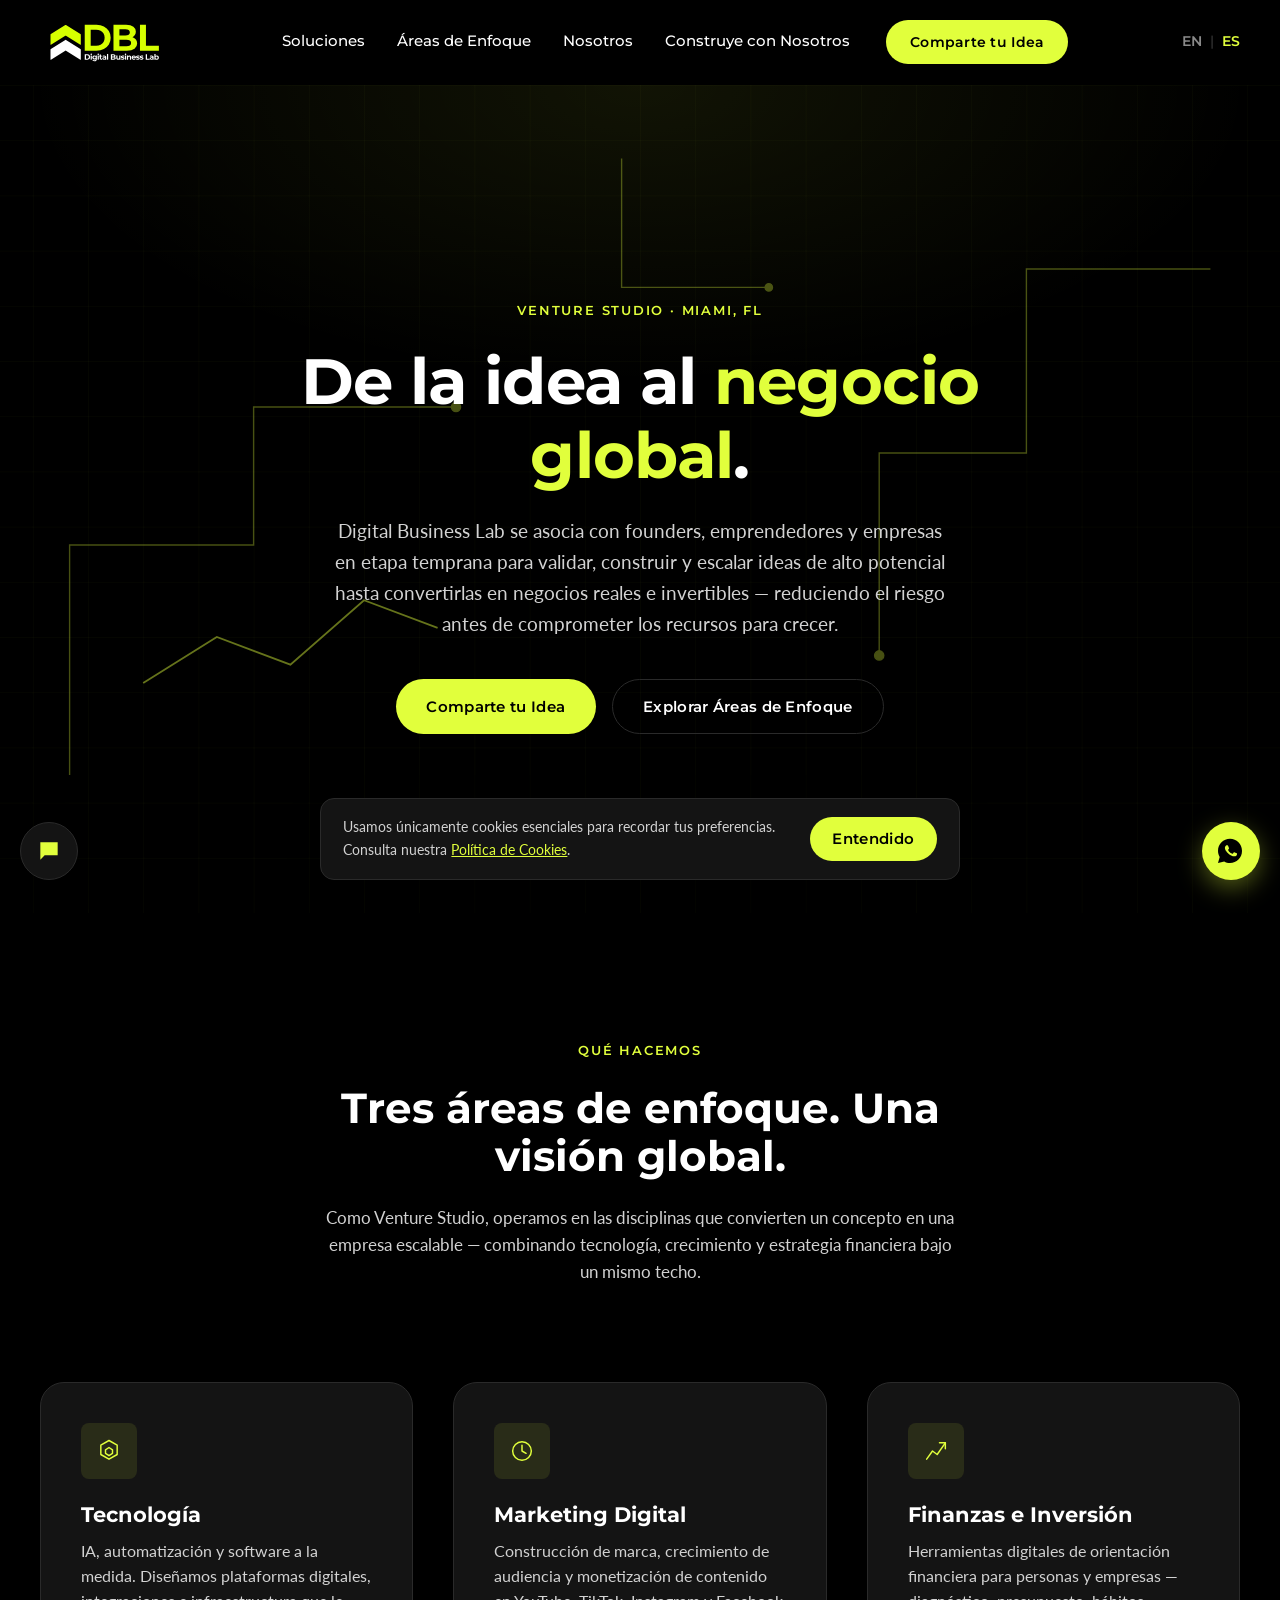
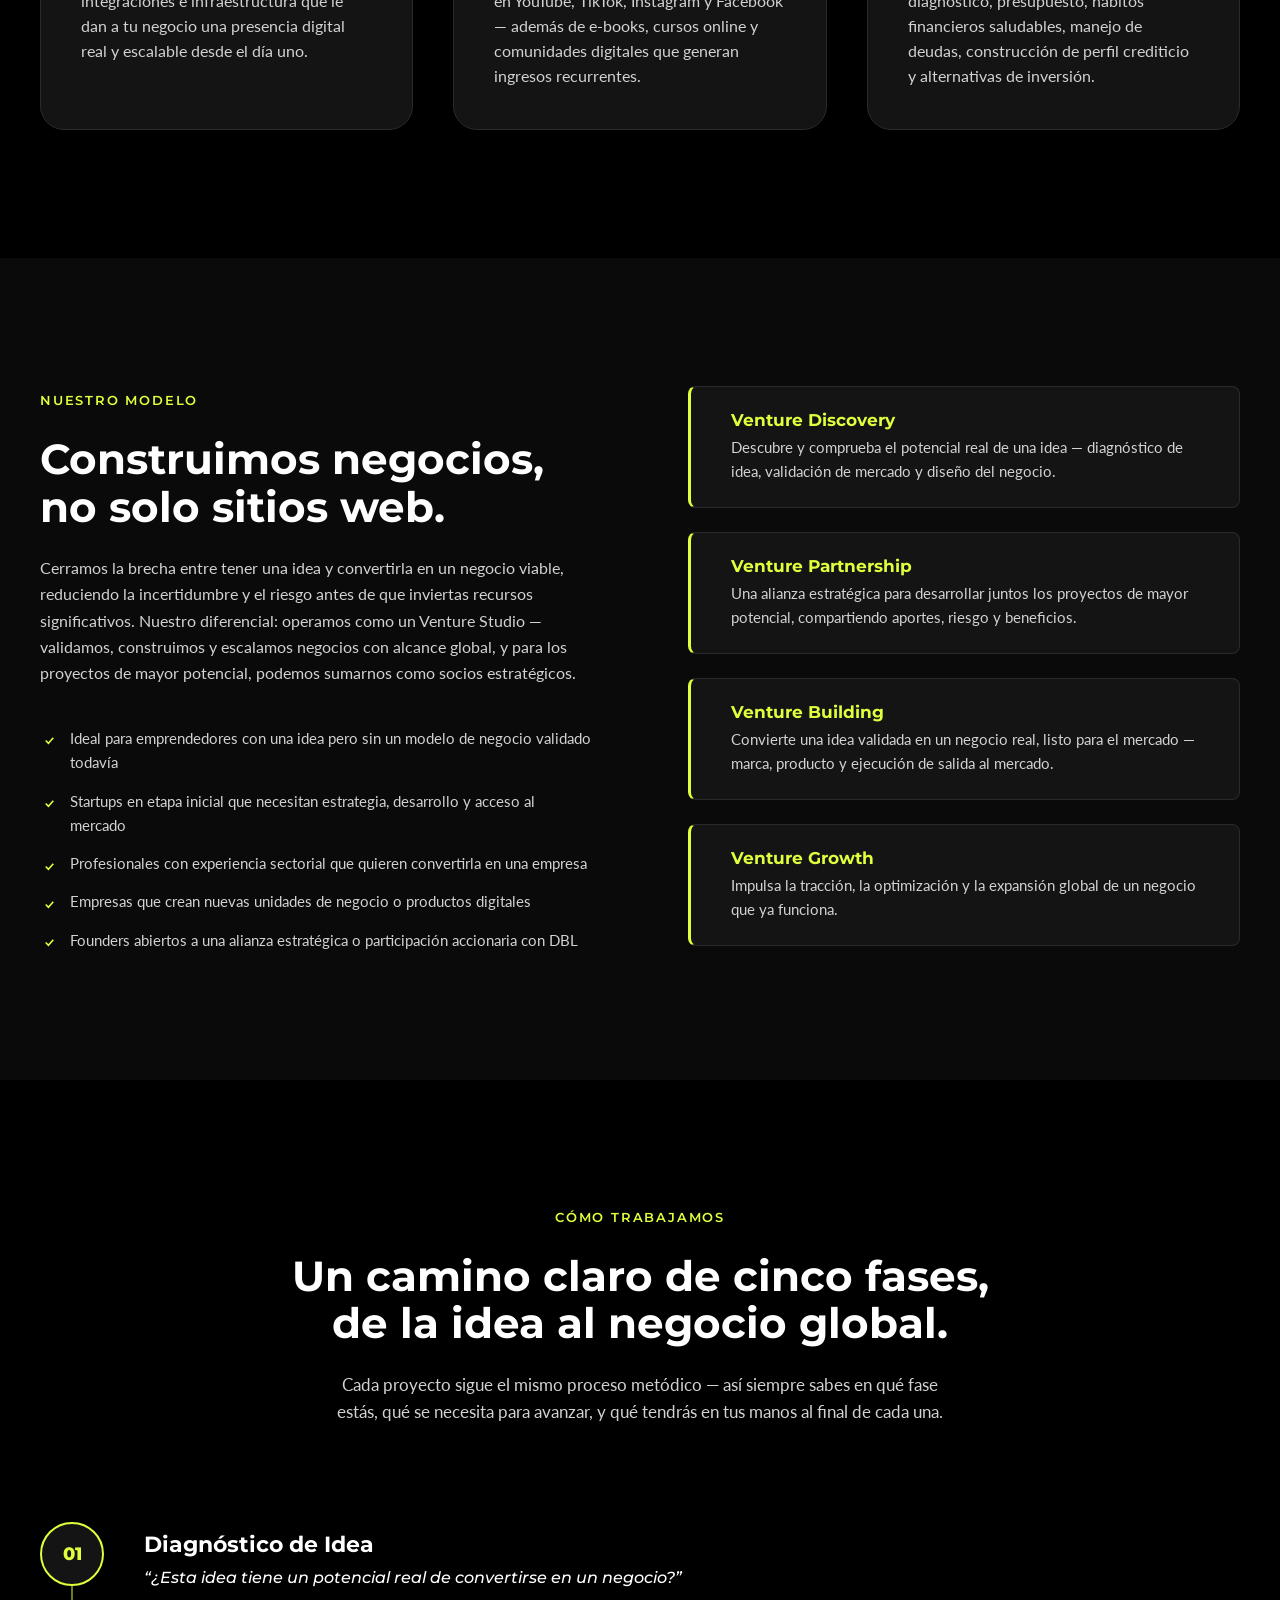
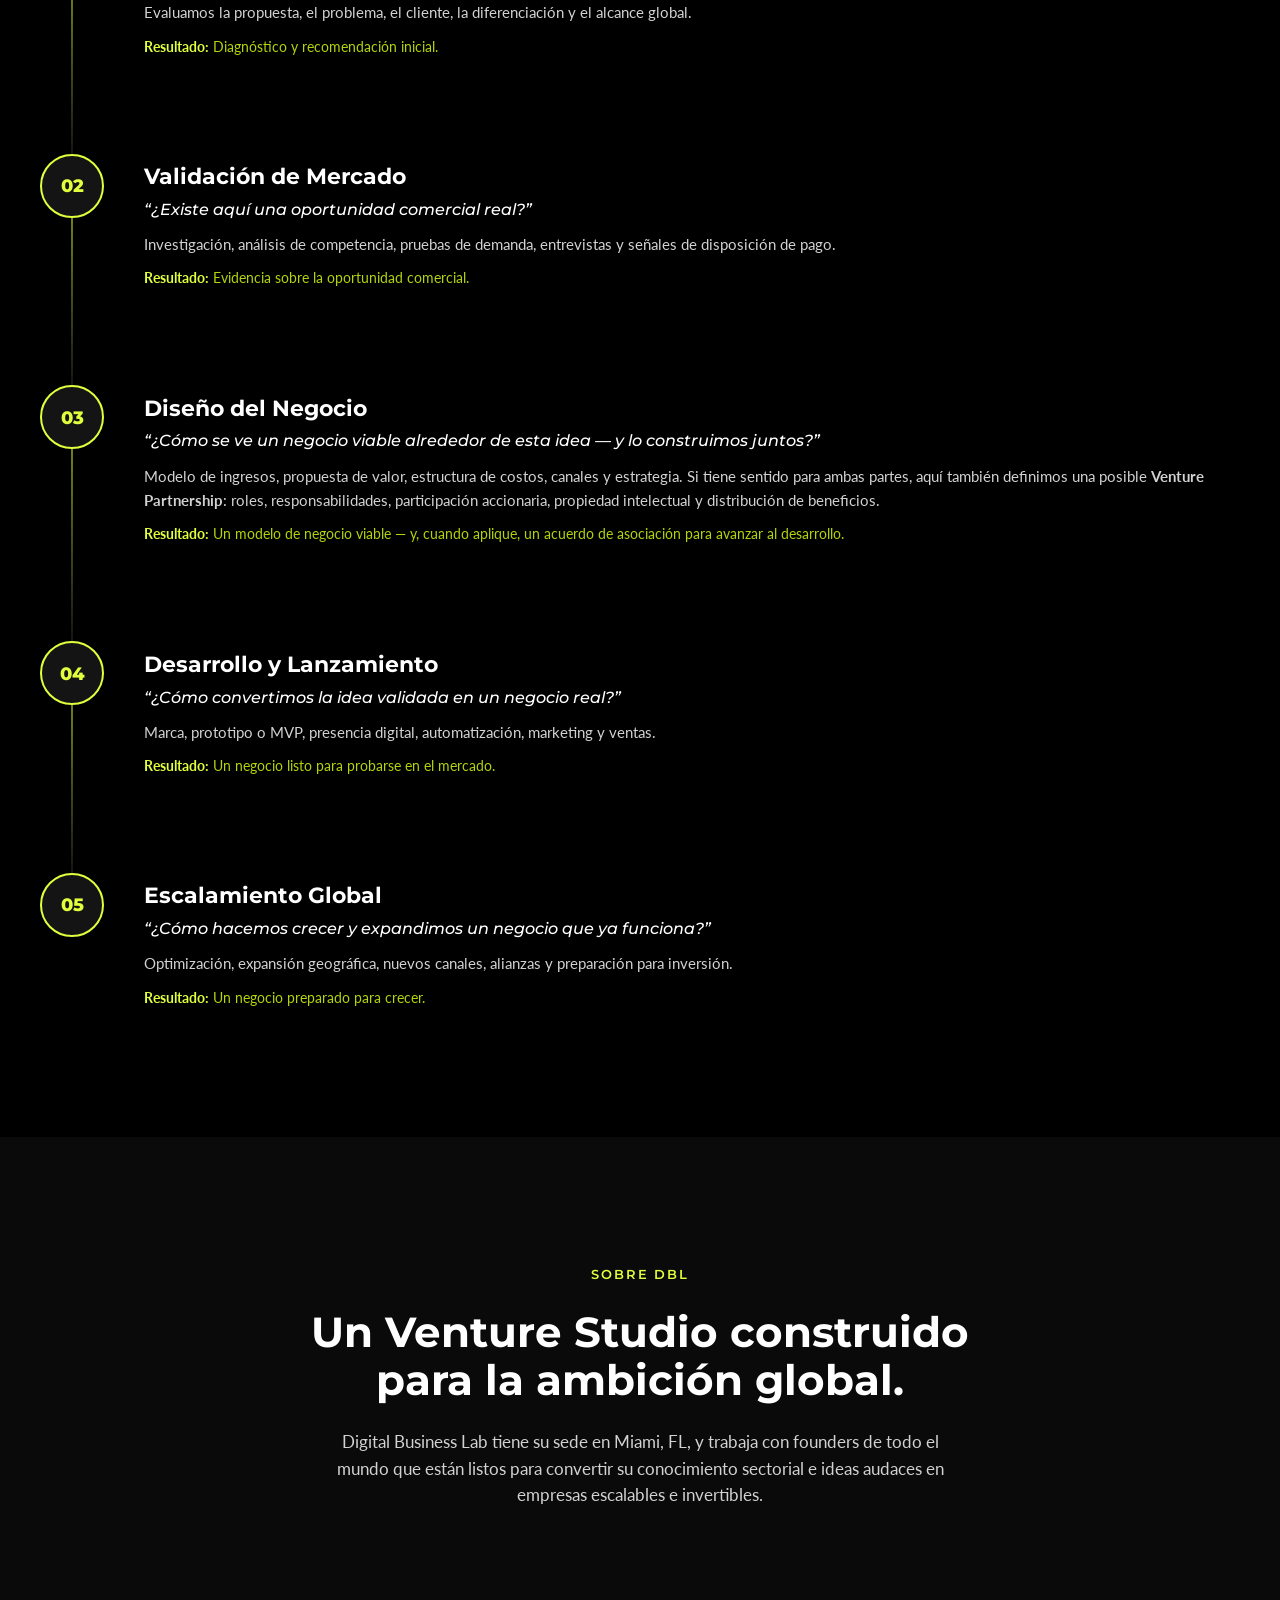
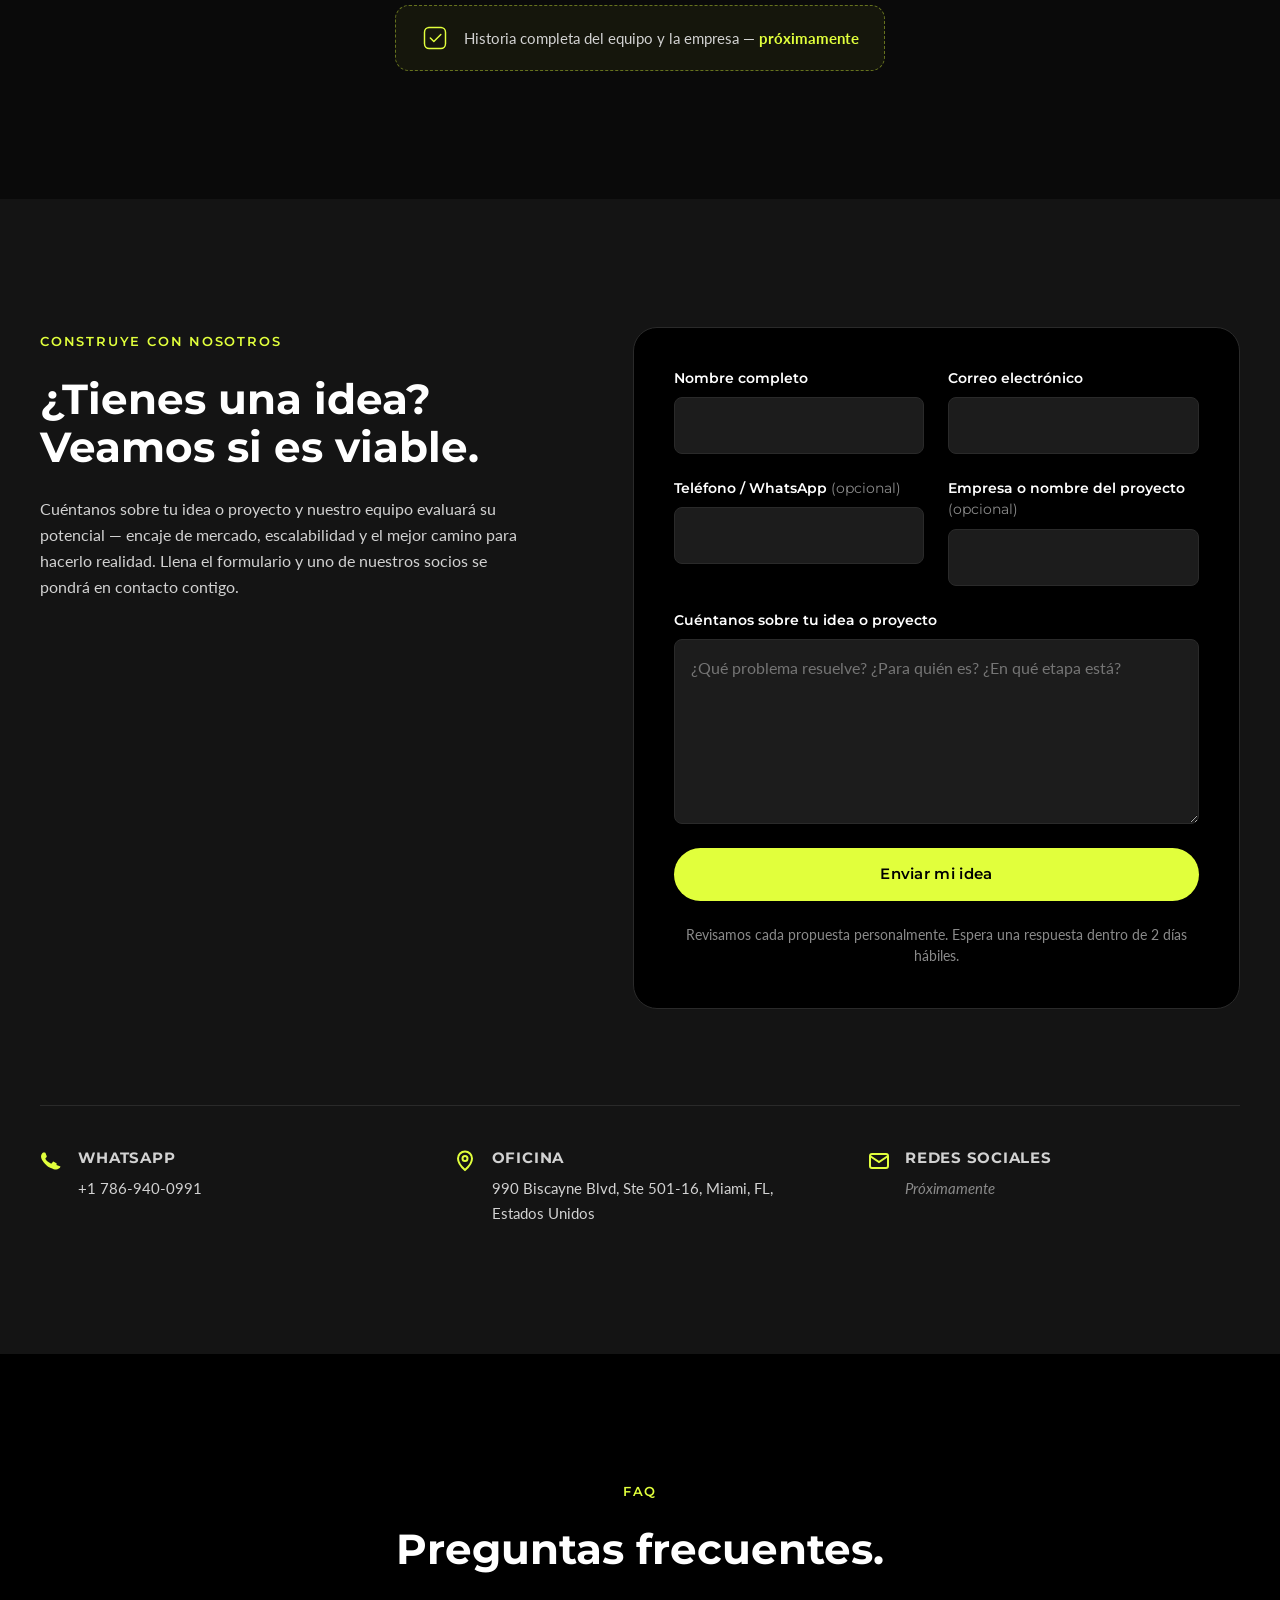
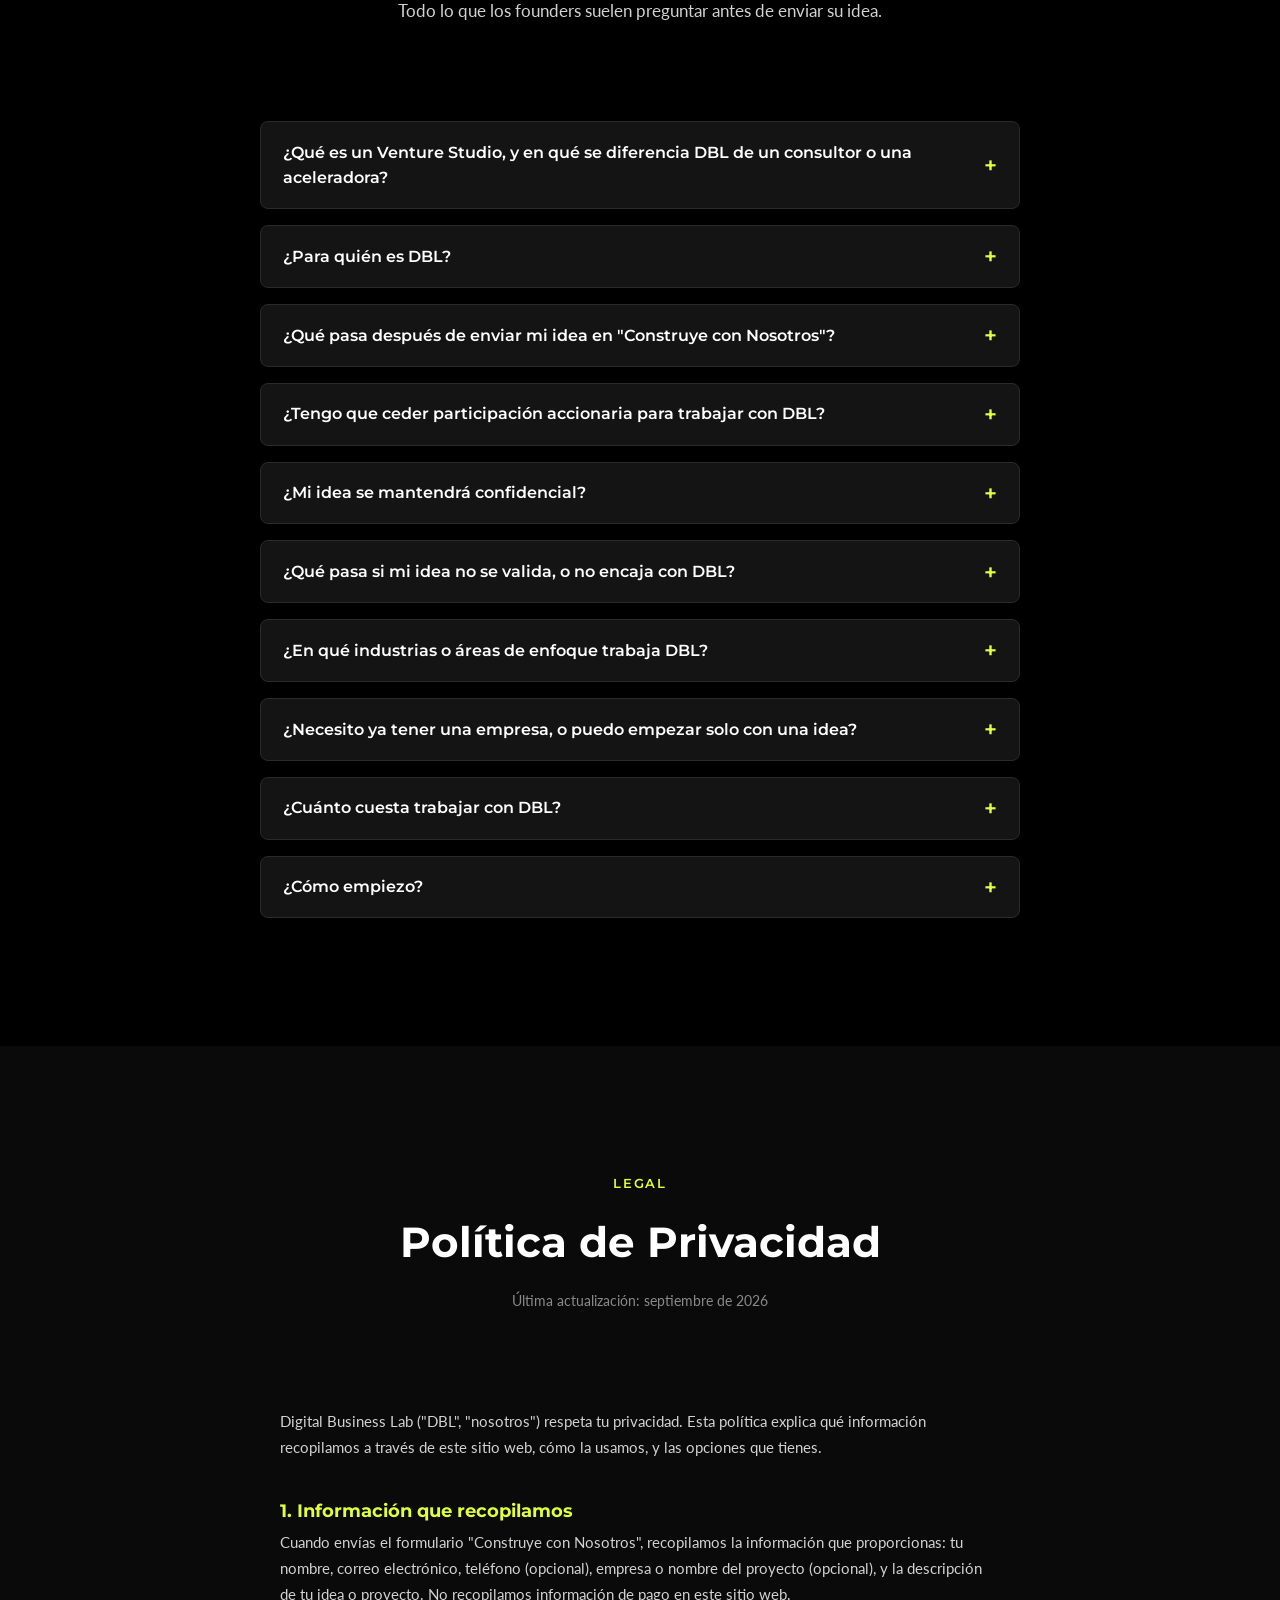
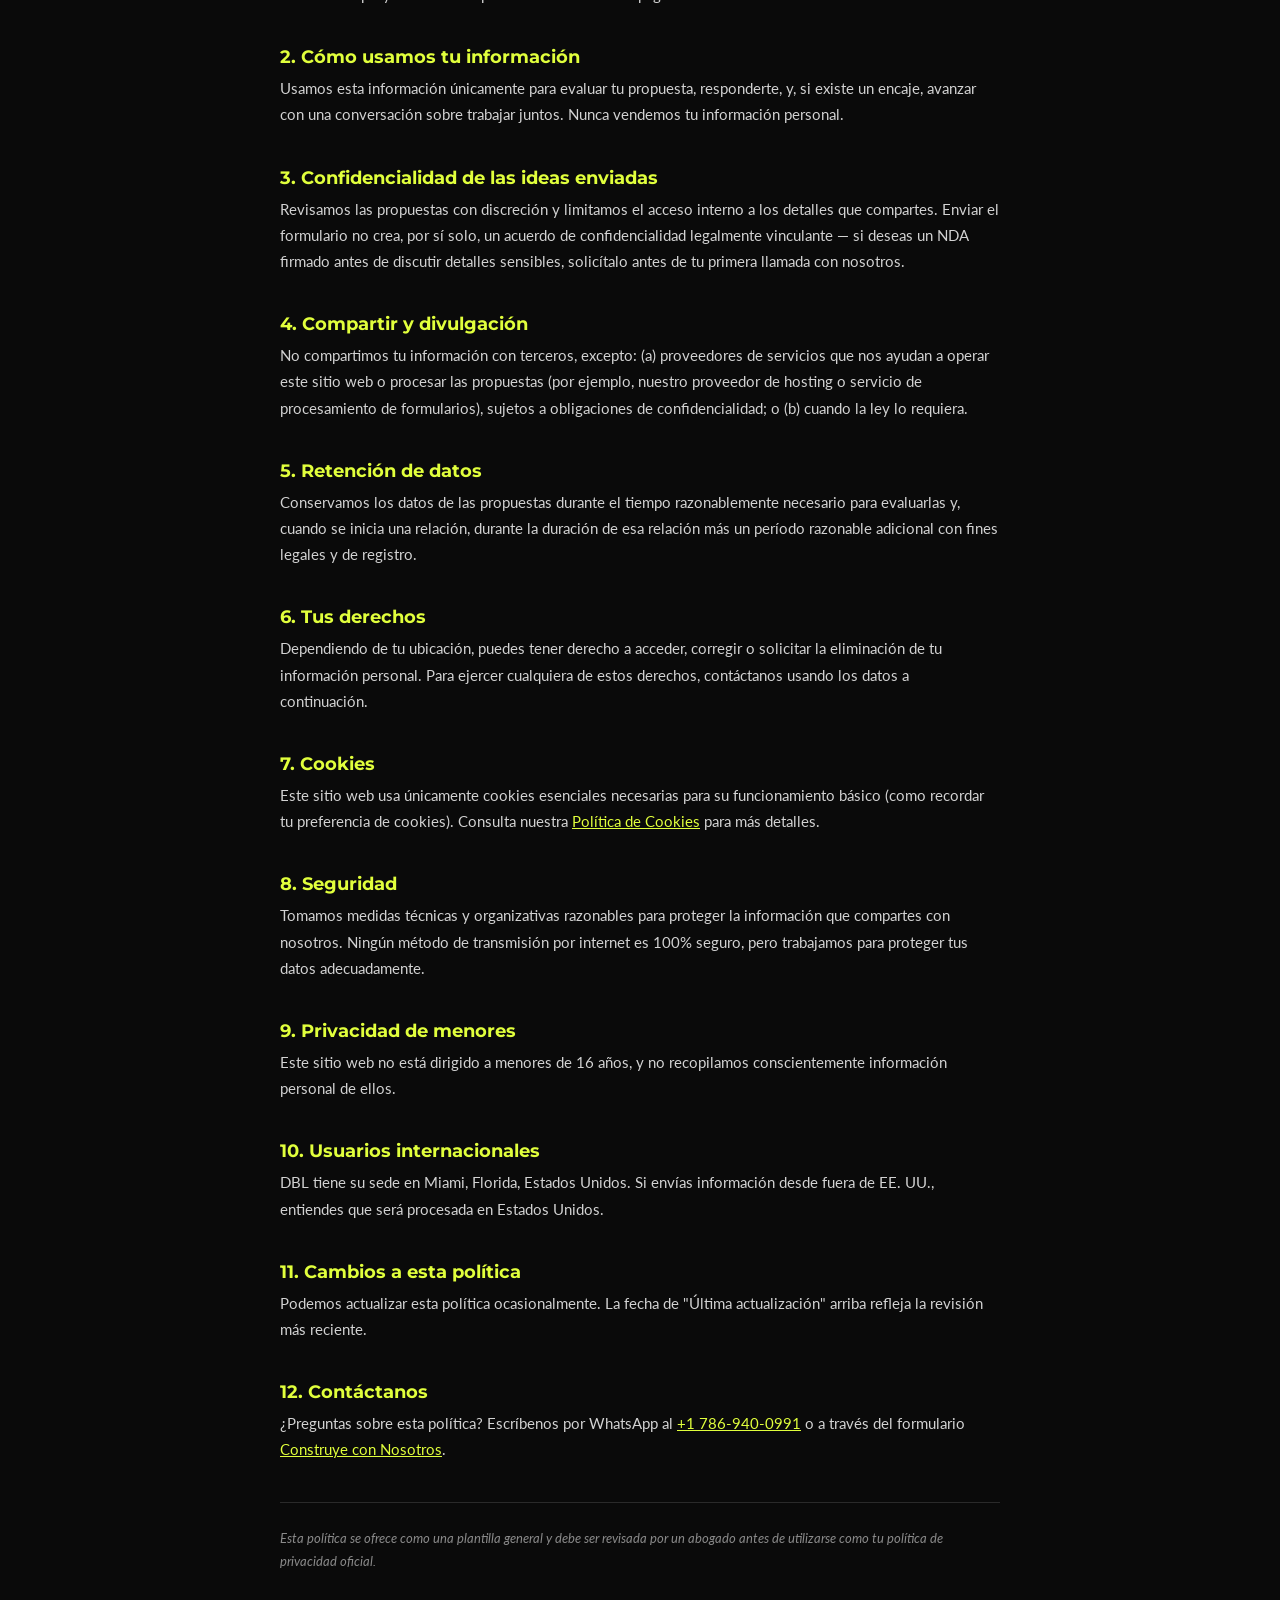
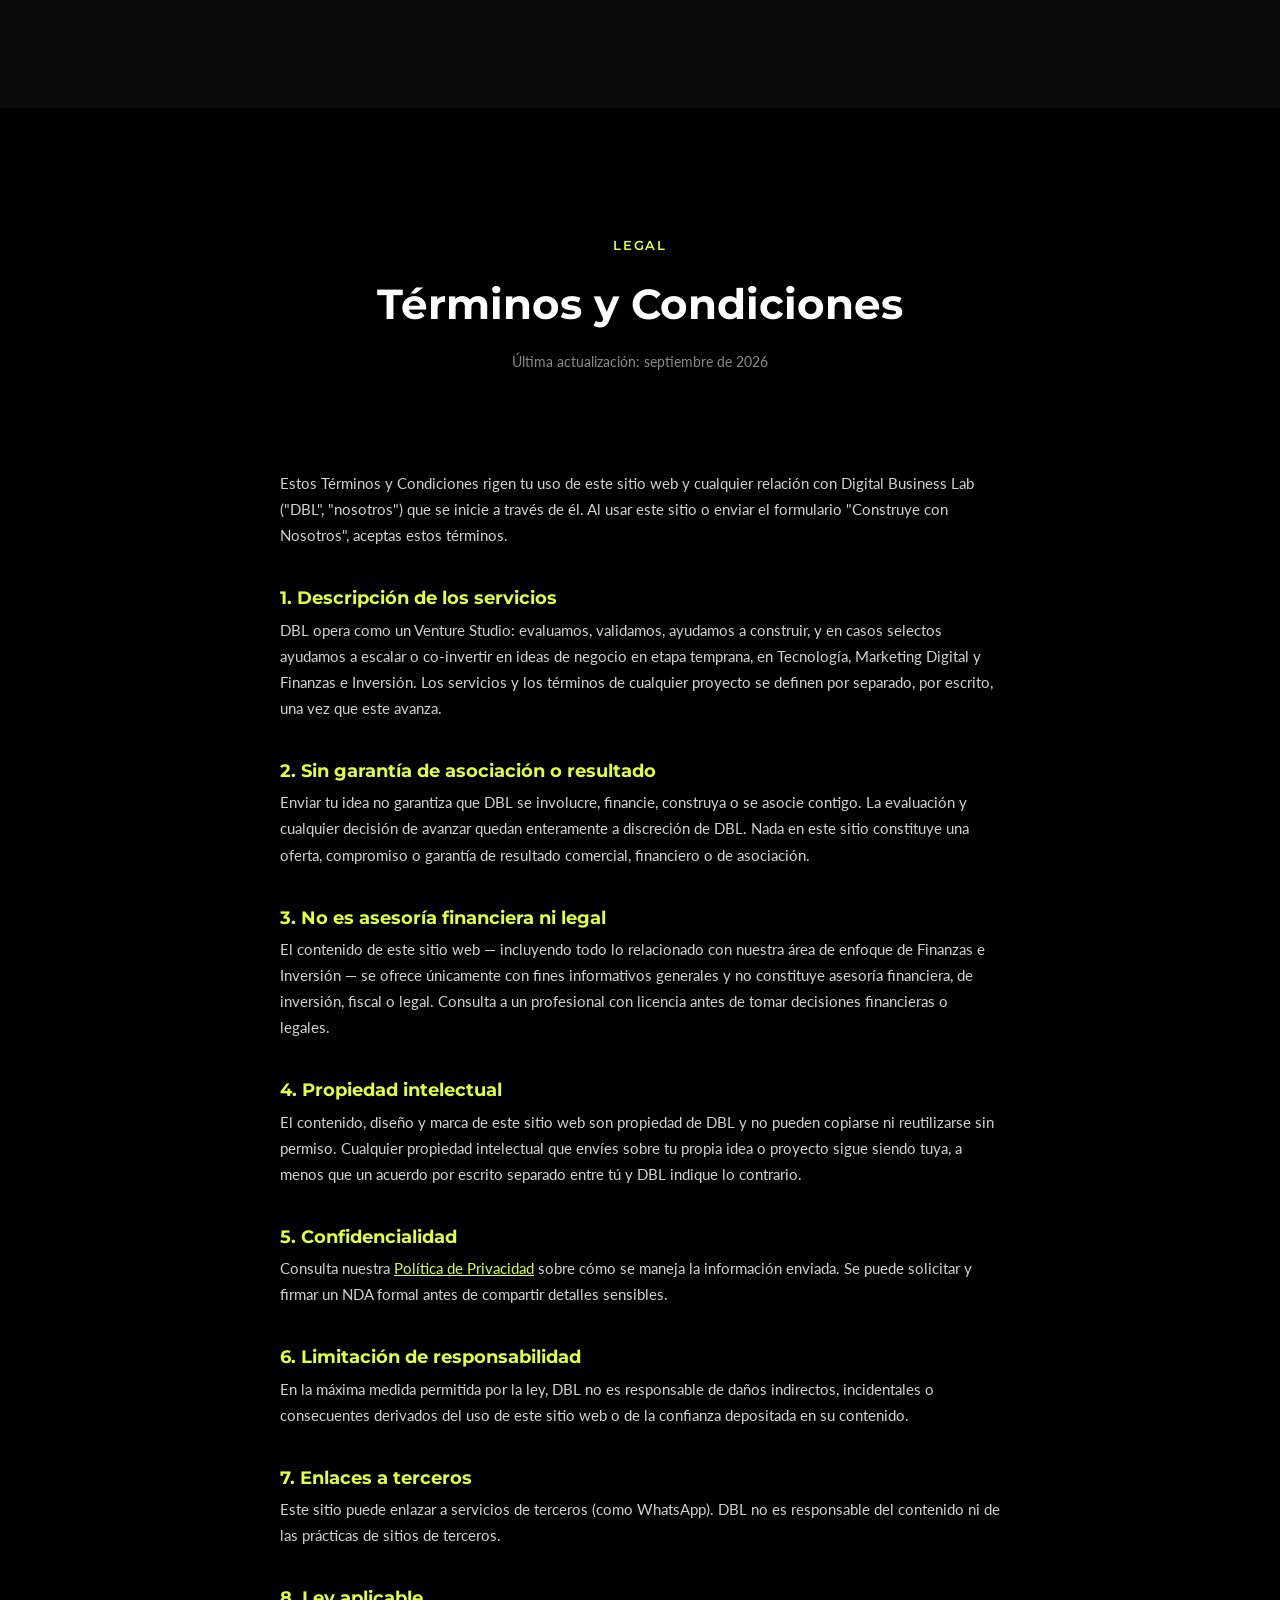
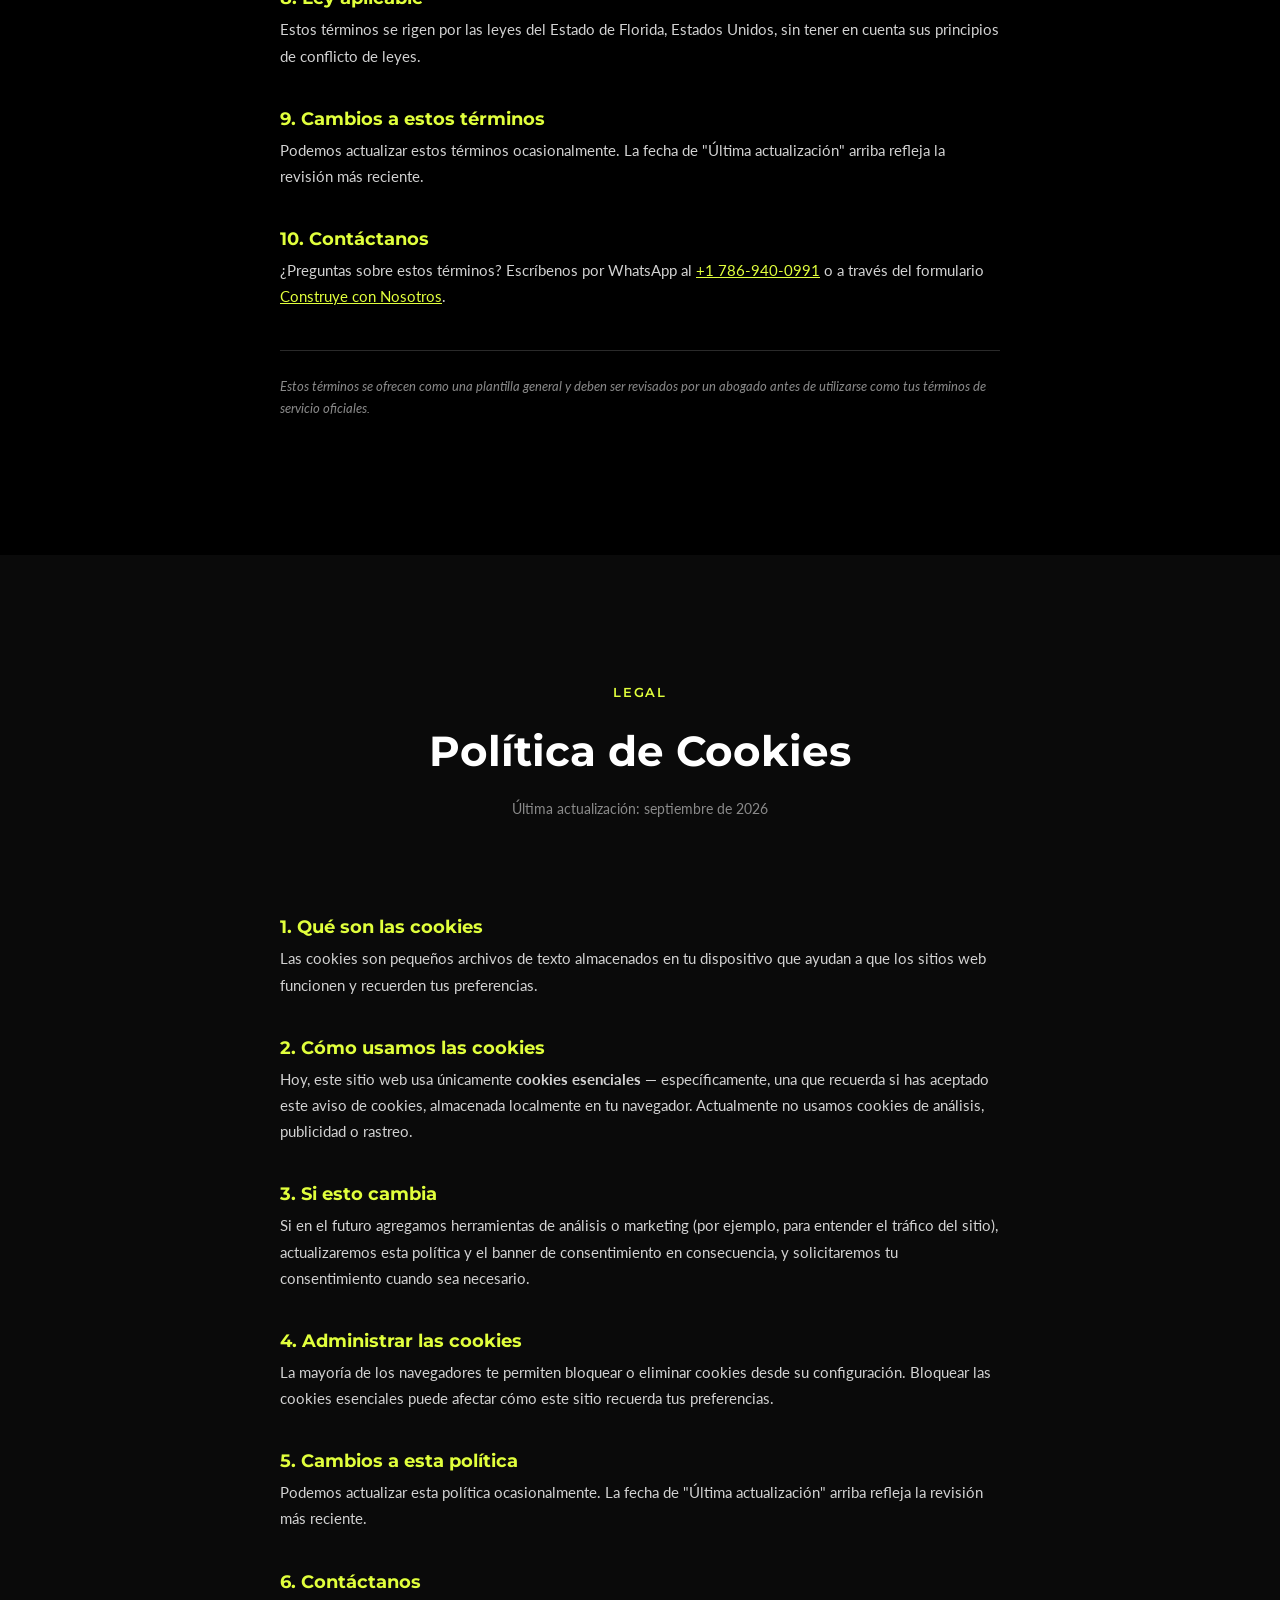
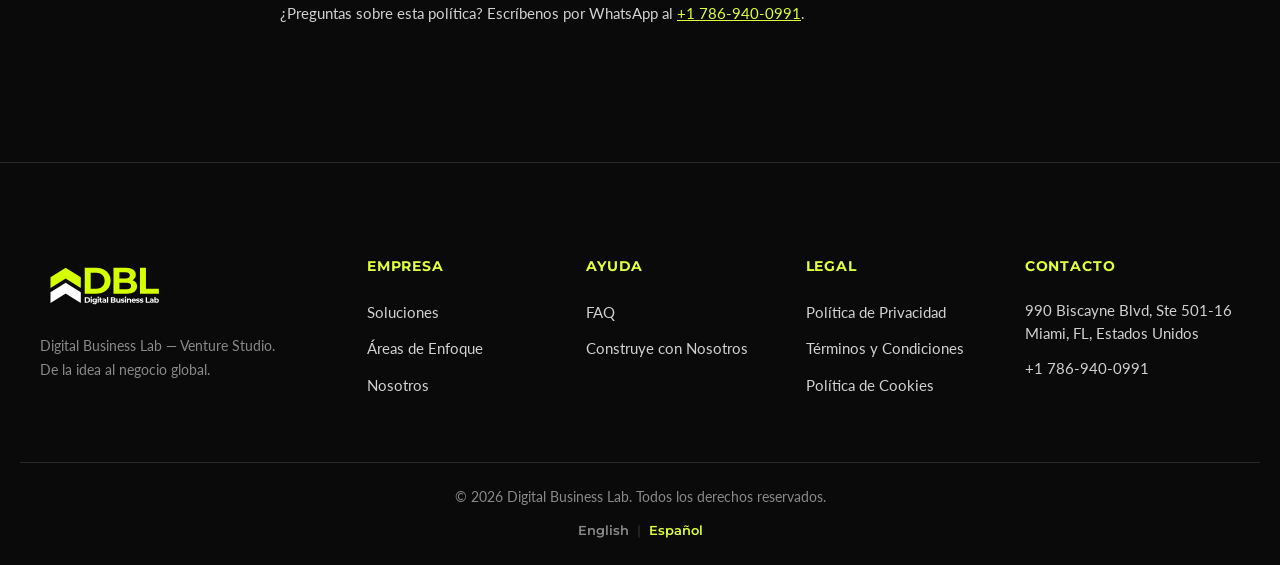
==== es/index.html @ 05b14c01 "Phase 2: legal content, security hardening, Spanish site, UI tweaks Content & compliance: - Replace " ====
<!DOCTYPE html>
<html lang="es">
<head>
  <meta charset="UTF-8">
  <meta name="viewport" content="width=device-width, initial-scale=1.0">
  <title>Digital Business Lab | Venture Studio — De la idea al negocio global</title>
  <meta name="description" content="Digital Business Lab (DBL) es un Venture Studio que valida, construye y escala ideas hasta convertirlas en negocios globales en Tecnología, Marketing Digital y Finanzas e Inversión.">
  <meta name="theme-color" content="#000000">

  <!-- SECURITY: the following headers are enforced server-side via vercel.json —
       Content-Security-Policy, X-Frame-Options, Referrer-Policy, Permissions-Policy,
       Strict-Transport-Security. The meta tags below are a client-side fallback only. -->
  <meta http-equiv="X-Content-Type-Options" content="nosniff">
  <meta name="referrer" content="strict-origin-when-cross-origin">

  <!-- TODO once the final domain is registered: add rel="canonical" and
       rel="alternate" hreflang="en" / "es" / "x-default" tags with the real
       absolute URLs (hreflang requires absolute URLs, so these are omitted
       for now rather than pointing at a placeholder domain). -->

  <link rel="icon" href="data:image/svg+xml,%3Csvg xmlns='http://www.w3.org/2000/svg' viewBox='0 0 100 100'%3E%3Cpath d='M50 15 L85 40 L70 40 L70 85 L30 85 L30 40 L15 40 Z' fill='%23E1FF3C'/%3E%3C/svg%3E">

  <link rel="preconnect" href="https://fonts.googleapis.com">
  <link rel="preconnect" href="https://fonts.gstatic.com" crossorigin>
  <link href="https://fonts.googleapis.com/css2?family=Montserrat:wght@400;500;600;700;800&family=Lato:wght@300;400;700&display=swap" rel="stylesheet">

  <link rel="stylesheet" href="../styles.css">
  <noscript><style>.reveal { opacity: 1 !important; transform: none !important; }</style></noscript>
</head>
<body>

  <a class="skip-link" href="#main">Saltar al contenido</a>

  <!-- ============ NAVBAR ============ -->
  <header class="navbar" id="navbar">
    <div class="container navbar__inner">
      <a href="#home" class="navbar__logo" aria-label="Digital Business Lab — Inicio">
        <svg viewBox="0 0 1116.49 452.19" class="navbar__logo-svg" role="img" aria-hidden="true">
          <path class="cls-1" d="M351.43,157,226.06,78.39a5.48,5.48,0,0,0-5.81,0L94.79,157a7.32,7.32,0,0,0-3.5,6.2v85.46a2.48,2.48,0,0,0,3.83,2L220.21,172.2a5.48,5.48,0,0,1,5.81,0l125.09,78.44a2.48,2.48,0,0,0,3.83-2V163.2A7.33,7.33,0,0,0,351.43,157Z"/><path class="cls-2" d="M351.43,286.27,226.06,207.65a5.53,5.53,0,0,0-5.81,0L94.79,286.27a7.32,7.32,0,0,0-3.5,6.2v85.46a2.48,2.48,0,0,0,3.83,2l125.09-78.43a5.48,5.48,0,0,1,5.81,0L351.11,379.9a2.48,2.48,0,0,0,3.83-2V292.47A7.33,7.33,0,0,0,351.43,286.27Z"/><path class="cls-1" d="M555.32,91Q527.43,77,490.9,77H389V301.37H490.9q36.54,0,64.42-13.94t43.58-39.1q15.71-25.15,15.7-59.13,0-34.29-15.7-59.28T555.32,91Zm-2.41,135.08a61.57,61.57,0,0,1-25.63,24.19q-16.51,8.5-38.94,8.49H440.91V119.66h47.43q22.43,0,38.94,8.49a62,62,0,0,1,25.63,24q9.14,15.54,9.14,37Q562.05,210.35,552.91,226.06Z"/><path class="cls-1" d="M810.09,186.8q-3-1.25-6.06-2.26A56.11,56.11,0,0,0,824.83,166q8.65-13,8.65-30.61,0-26.27-21.31-42.3T748.56,77H639V301.37H755q44.22,0,67-16.19t22.75-45q0-19.54-9.13-33T810.09,186.8Zm-67.94-70.66q18.9,0,29,6.57t10.1,19.7q0,13.47-10.1,20t-29,6.57h-51.6V116.14ZM781.73,255.7q-10.43,6.57-30.61,6.57H690.55V206.83h60.57q20.19,0,30.61,6.89t10.41,21Q792.14,249.13,781.73,255.7Z"/><polygon class="cls-1" points="921.29 259.06 921.29 77.04 869.38 77.04 869.38 301.37 1033.78 301.37 1033.78 259.06 921.29 259.06"/><path class="cls-2" d="M423.69,335.87A29.67,29.67,0,0,0,410.25,333H389v46.8h21.26a29.67,29.67,0,0,0,13.44-2.91,22.13,22.13,0,0,0,9.09-8.15,24.91,24.91,0,0,0,0-24.71A22.2,22.2,0,0,0,423.69,335.87Zm-.5,28.18a12.91,12.91,0,0,1-5.35,5.05,17.55,17.55,0,0,1-8.12,1.77h-9.9v-29h9.9a17.55,17.55,0,0,1,8.12,1.78,12.94,12.94,0,0,1,5.35,5,16.57,16.57,0,0,1,0,15.41Z"/><path class="cls-2" d="M450.3,328.72a6.88,6.88,0,0,0-4.68-1.57,6.58,6.58,0,0,0-4.68,1.67,5.65,5.65,0,0,0,0,8.29,6.62,6.62,0,0,0,4.68,1.67,6.49,6.49,0,0,0,4.71-1.71,5.71,5.71,0,0,0,1.77-4.31A5.12,5.12,0,0,0,450.3,328.72Z"/><rect class="cls-2" x="440.4" y="343.79" width="10.43" height="35.97"/><path class="cls-2" d="M484.66,348.35a12.24,12.24,0,0,0-3.88-3.25,16.85,16.85,0,0,0-8-1.84,19.05,19.05,0,0,0-9.06,2.14,16.7,16.7,0,0,0-6.49,6.05,17.3,17.3,0,0,0,6.49,24.4,18.84,18.84,0,0,0,9.06,2.17,16.63,16.63,0,0,0,8-1.87,12.07,12.07,0,0,0,3.34-2.65v1.58q0,4.88-2.5,7.35c-1.68,1.65-4.36,2.48-8.06,2.48a22.88,22.88,0,0,1-6.92-1.11,16.82,16.82,0,0,1-5.78-3l-4.15,7.49a21.41,21.41,0,0,0,7.86,3.71,38.57,38.57,0,0,0,9.79,1.23q9.76,0,15-4.74t5.21-14.78V343.79h-9.89Zm-1.61,16.9a8.09,8.09,0,0,1-3.34,3.11,11.37,11.37,0,0,1-9.76,0,8.38,8.38,0,0,1-3.38-3.11,9.33,9.33,0,0,1,0-9.26,8.5,8.5,0,0,1,3.38-3.07,11.37,11.37,0,0,1,9.76,0,8.2,8.2,0,0,1,3.34,3.07,9.46,9.46,0,0,1,0,9.26Z"/><rect class="cls-2" x="501.17" y="343.79" width="10.43" height="35.97"/><path class="cls-2" d="M511.06,328.72a6.85,6.85,0,0,0-4.68-1.57,6.57,6.57,0,0,0-4.67,1.67,5.65,5.65,0,0,0,0,8.29,6.61,6.61,0,0,0,4.67,1.67,6.5,6.5,0,0,0,4.72-1.71,5.71,5.71,0,0,0,1.77-4.31A5.09,5.09,0,0,0,511.06,328.72Z"/><path class="cls-2" d="M534.4,372a4.37,4.37,0,0,1-3.28-1.23,4.85,4.85,0,0,1-1.2-3.51V352.62h9v-8h-9v-8.76H519.49v8.76h-5.55v8h5.55v14.77q0,6.42,3.54,9.66t9.9,3.24a19.2,19.2,0,0,0,4.64-.56,11.5,11.5,0,0,0,3.85-1.71l-2.81-7.35A6.72,6.72,0,0,1,534.4,372Z"/><path class="cls-2" d="M571.5,347.14q-4.54-3.88-12.77-3.88a31.59,31.59,0,0,0-8.42,1.14,22.35,22.35,0,0,0-7.09,3.2l3.74,7.29a15.13,15.13,0,0,1,4.72-2.44,18.19,18.19,0,0,1,5.65-.9c2.8,0,4.89.62,6.25,1.87a6.73,6.73,0,0,1,2,5.21h-8.29a24,24,0,0,0-8.89,1.38,10.29,10.29,0,0,0-5,3.77,10.13,10.13,0,0,0-1.57,5.62,10,10,0,0,0,1.61,5.55,11,11,0,0,0,4.61,3.91,16.61,16.61,0,0,0,7.22,1.43,15,15,0,0,0,7.76-1.8,9.14,9.14,0,0,0,3.2-3.22v4.49H576V359.24Q576,351,571.5,347.14ZM562.61,372a9,9,0,0,1-4.68,1.24,7,7,0,0,1-4.31-1.17,3.75,3.75,0,0,1-1.57-3.18,3.82,3.82,0,0,1,1.37-3q1.37-1.2,5-1.2h7.16v3.67A7.14,7.14,0,0,1,562.61,372Z"/><rect class="cls-2" x="582.4" y="330.15" width="10.43" height="49.6"/><path class="cls-2" d="M651.72,355.86c-.41-.17-.84-.33-1.27-.47a11.75,11.75,0,0,0,4.35-3.88,11.24,11.24,0,0,0,1.8-6.38,10.5,10.5,0,0,0-4.44-8.82Q647.71,333,638.88,333H616v46.8h24.2q9.22,0,14-3.38a10.87,10.87,0,0,0,4.75-9.39,11.88,11.88,0,0,0-1.91-6.88A11.67,11.67,0,0,0,651.72,355.86Zm-14.17-14.74a11.15,11.15,0,0,1,6.05,1.37,4.57,4.57,0,0,1,2.1,4.11,4.65,4.65,0,0,1-2.1,4.18,11.15,11.15,0,0,1-6.05,1.37H626.78v-11Zm8.25,29.11a12,12,0,0,1-6.38,1.37H626.78V360h12.64a11.59,11.59,0,0,1,6.38,1.44,4.87,4.87,0,0,1,2.18,4.37A4.79,4.79,0,0,1,645.8,370.23Z"/><path class="cls-2" d="M689.16,361.58a12.29,12.29,0,0,1-1.07,5.44,7.2,7.2,0,0,1-2.94,3.21,8.72,8.72,0,0,1-4.28,1,6.86,6.86,0,0,1-5.38-2.11q-1.9-2.1-1.91-6.58V343.79H663.15v20.33a19,19,0,0,0,1.94,9.12,12.28,12.28,0,0,0,5.45,5.32,17.74,17.74,0,0,0,8,1.73,15.78,15.78,0,0,0,7.65-1.9,12.05,12.05,0,0,0,3.51-2.86v4.23h9.9v-36H689.16Z"/><path class="cls-2" d="M731,360.87a16.86,16.86,0,0,0-4.24-1.7,38.87,38.87,0,0,0-4.65-.9c-1.54-.2-3-.44-4.24-.71a10.6,10.6,0,0,1-3.11-1.06,2.18,2.18,0,0,1-1.17-2,2.76,2.76,0,0,1,1.6-2.41,10.56,10.56,0,0,1,5.08-.93,24.26,24.26,0,0,1,5.12.57,17.54,17.54,0,0,1,5.25,2.1l3.47-7.42a20.55,20.55,0,0,0-6.35-2.34,36.64,36.64,0,0,0-7.49-.8,24,24,0,0,0-9,1.5,13.13,13.13,0,0,0-5.72,4.11,9.69,9.69,0,0,0-2,6,9.58,9.58,0,0,0,1.17,5,8.66,8.66,0,0,0,3.11,3.08,15.32,15.32,0,0,0,4.27,1.7c1.56.38,3.11.68,4.65.91s3,.44,4.25.67a10.23,10.23,0,0,1,3.1,1,2.06,2.06,0,0,1,1.17,1.91,2.67,2.67,0,0,1-1.5,2.41,10.88,10.88,0,0,1-5.11.87,24.28,24.28,0,0,1-6.66-1,22.89,22.89,0,0,1-5.84-2.51l-3.48,7.49a21.93,21.93,0,0,0,6.72,2.77,34.86,34.86,0,0,0,8.86,1.1,25.41,25.41,0,0,0,9.19-1.47,13.18,13.18,0,0,0,5.78-4,9.36,9.36,0,0,0,2-5.92,9.22,9.22,0,0,0-1.21-5A9,9,0,0,0,731,360.87Z"/><path class="cls-2" d="M748.52,328.72a6.85,6.85,0,0,0-4.68-1.57,6.61,6.61,0,0,0-4.68,1.67,5.67,5.67,0,0,0,0,8.29,6.66,6.66,0,0,0,4.68,1.67,6.53,6.53,0,0,0,4.72-1.71,5.71,5.71,0,0,0,1.77-4.31A5.09,5.09,0,0,0,748.52,328.72Z"/><rect class="cls-2" x="738.63" y="343.79" width="10.43" height="35.97"/><path class="cls-2" d="M785.19,345a16.81,16.81,0,0,0-7.65-1.7,17,17,0,0,0-8.23,1.94,13.16,13.16,0,0,0-3.67,2.88v-4.29h-10v36H766.1V362a11.84,11.84,0,0,1,1.11-5.48,7.16,7.16,0,0,1,3.07-3.18,9.45,9.45,0,0,1,4.45-1,6.93,6.93,0,0,1,5.38,2.08q1.9,2.07,1.9,6.41v19h10.43V359.17a18.51,18.51,0,0,0-1.93-9A12.45,12.45,0,0,0,785.19,345Z"/><path class="cls-2" d="M825.1,345.5a21.46,21.46,0,0,0-19.35.13,17.85,17.85,0,0,0-6.86,6.55,18.32,18.32,0,0,0-2.5,9.6,17.5,17.5,0,0,0,9.72,16.11,25.53,25.53,0,0,0,19.43.9,16.17,16.17,0,0,0,6.21-4.31l-5.55-6a12.32,12.32,0,0,1-4,2.61,13.56,13.56,0,0,1-5.05.87,12.47,12.47,0,0,1-5.58-1.17,8.49,8.49,0,0,1-3.68-3.41,9.48,9.48,0,0,1-1-2.64h27.2c0-.45.09-.93.14-1.44s.06-1,.06-1.37a19.23,19.23,0,0,0-2.47-10A16.73,16.73,0,0,0,825.1,345.5Zm-14.17,6.82a9.3,9.3,0,0,1,4.71-1.17,9.13,9.13,0,0,1,4.68,1.17,8.29,8.29,0,0,1,3.14,3.24,9,9,0,0,1,1,3.07H806.76a9.29,9.29,0,0,1,1-3A8.2,8.2,0,0,1,810.93,352.32Z"/><path class="cls-2" d="M866.05,363.88a9,9,0,0,0-3.11-3,16.93,16.93,0,0,0-4.25-1.7,38.71,38.71,0,0,0-4.64-.9c-1.54-.2-3-.44-4.25-.71a10.71,10.71,0,0,1-3.11-1.06,2.18,2.18,0,0,1-1.17-2,2.77,2.77,0,0,1,1.61-2.41,10.53,10.53,0,0,1,5.08-.93,24.17,24.17,0,0,1,5.11.57,17.54,17.54,0,0,1,5.25,2.1l3.48-7.42a20.65,20.65,0,0,0-6.35-2.34,36.64,36.64,0,0,0-7.49-.8,24.07,24.07,0,0,0-9,1.5,13.19,13.19,0,0,0-5.72,4.11,9.75,9.75,0,0,0-2,6,9.58,9.58,0,0,0,1.17,5,8.74,8.74,0,0,0,3.11,3.08,15.38,15.38,0,0,0,4.28,1.7c1.56.38,3.11.68,4.65.91s3,.44,4.24.67a10.3,10.3,0,0,1,3.11,1,2.06,2.06,0,0,1,1.17,1.91,2.67,2.67,0,0,1-1.5,2.41,10.93,10.93,0,0,1-5.12.87,24.27,24.27,0,0,1-6.65-1,23.12,23.12,0,0,1-5.85-2.51l-3.48,7.49a21.93,21.93,0,0,0,6.72,2.77,34.92,34.92,0,0,0,8.86,1.1,25.41,25.41,0,0,0,9.19-1.47,13.16,13.16,0,0,0,5.79-4,9.41,9.41,0,0,0,2-5.92A9.23,9.23,0,0,0,866.05,363.88Z"/><path class="cls-2" d="M895.36,360.87a16.86,16.86,0,0,0-4.24-1.7,38.87,38.87,0,0,0-4.65-.9c-1.54-.2-3-.44-4.24-.71a10.6,10.6,0,0,1-3.11-1.06,2.18,2.18,0,0,1-1.17-2,2.76,2.76,0,0,1,1.6-2.41,10.53,10.53,0,0,1,5.08-.93,24.26,24.26,0,0,1,5.12.57,17.39,17.39,0,0,1,5.24,2.1l3.48-7.42a20.55,20.55,0,0,0-6.35-2.34,36.64,36.64,0,0,0-7.49-.8,24.11,24.11,0,0,0-9,1.5,13.15,13.15,0,0,0-5.71,4.11,9.69,9.69,0,0,0-2,6,9.58,9.58,0,0,0,1.17,5,8.71,8.71,0,0,0,3.1,3.08,15.5,15.5,0,0,0,4.28,1.7c1.56.38,3.11.68,4.65.91s2.95.44,4.24.67a10.21,10.21,0,0,1,3.11,1,2.06,2.06,0,0,1,1.17,1.91,2.67,2.67,0,0,1-1.5,2.41,10.9,10.9,0,0,1-5.12.87,24.27,24.27,0,0,1-6.65-1,23.12,23.12,0,0,1-5.85-2.51l-3.47,7.49a21.82,21.82,0,0,0,6.72,2.77,34.84,34.84,0,0,0,8.85,1.1,25.46,25.46,0,0,0,9.2-1.47,13.18,13.18,0,0,0,5.78-4,9.35,9.35,0,0,0,2-5.92,9.23,9.23,0,0,0-1.2-5A9,9,0,0,0,895.36,360.87Z"/><polygon class="cls-2" points="930.42 332.96 919.6 332.96 919.6 379.76 953.89 379.76 953.89 370.94 930.42 370.94 930.42 332.96"/><path class="cls-2" d="M983.71,347.14q-4.56-3.88-12.77-3.88a31.67,31.67,0,0,0-8.43,1.14,22.39,22.39,0,0,0-7.08,3.2l3.74,7.29a15,15,0,0,1,4.71-2.44,18.24,18.24,0,0,1,5.65-.9q4.22,0,6.25,1.87a6.73,6.73,0,0,1,2,5.21h-8.29a24,24,0,0,0-8.89,1.38,10.31,10.31,0,0,0-5,3.77,10.63,10.63,0,0,0,0,11.17,11,11,0,0,0,4.62,3.91,16.57,16.57,0,0,0,7.22,1.43,14.92,14.92,0,0,0,7.75-1.8,9.08,9.08,0,0,0,3.21-3.22v4.49h9.76V359.24Q988.25,351,983.71,347.14Zm-8.9,24.9a9,9,0,0,1-4.68,1.24,7.09,7.09,0,0,1-4.31-1.17,3.77,3.77,0,0,1-1.57-3.18,3.85,3.85,0,0,1,1.37-3q1.38-1.2,5-1.2h7.15v3.67A7,7,0,0,1,974.81,372Z"/><path class="cls-2" d="M1031.4,352a16.82,16.82,0,0,0-6.41-6.42,18.38,18.38,0,0,0-9.13-2.27,15.44,15.44,0,0,0-8,2,12.06,12.06,0,0,0-2.88,2.36V330.15H994.6v49.61h10v-4.17a12,12,0,0,0,3.15,2.7,15.76,15.76,0,0,0,8.15,2A18.08,18.08,0,0,0,1025,378a17,17,0,0,0,6.41-6.45,21.35,21.35,0,0,0,0-19.59ZM1022,367.09a8.73,8.73,0,0,1-7.92,4.65,9.07,9.07,0,0,1-4.68-1.21,8.44,8.44,0,0,1-3.28-3.44,12.44,12.44,0,0,1,0-10.66,8.55,8.55,0,0,1,3.28-3.41,9.16,9.16,0,0,1,4.68-1.2,8.74,8.74,0,0,1,7.92,4.61,12.16,12.16,0,0,1,0,10.66Z"/>
        </svg>
      </a>

      <nav class="navbar__nav" id="primary-nav" aria-label="Principal">
        <ul class="navbar__links">
          <li><a href="#solutions">Soluciones</a></li>
          <li><a href="#focus-areas">Áreas de Enfoque</a></li>
          <li><a href="#about">Nosotros</a></li>
          <li><a href="#build-with-us">Construye con Nosotros</a></li>
        </ul>
        <a href="#build-with-us" class="btn btn--primary navbar__cta">Comparte tu Idea</a>
      </nav>

      <div class="lang-switch" aria-label="Idioma">
        <a href="/" class="lang-switch__link">EN</a>
        <span class="lang-switch__sep" aria-hidden="true">|</span>
        <a href="/es/" class="lang-switch__link is-active">ES</a>
      </div>

      <button class="navbar__toggle" id="navToggle" aria-expanded="false" aria-controls="primary-nav" aria-label="Abrir o cerrar el menú de navegación">
        <span></span><span></span><span></span>
      </button>
    </div>
  </header>

  <main id="main">

    <!-- ============ HERO ============ -->
    <section class="hero" id="home">
      <div class="hero__bg" aria-hidden="true">
        <svg viewBox="0 0 1440 900" preserveAspectRatio="xMidYMid slice" class="hero__bg-svg">
          <defs>
            <pattern id="grid" width="60" height="60" patternUnits="userSpaceOnUse">
              <path d="M 60 0 L 0 0 0 60" fill="none" stroke="rgba(225,255,60,0.06)" stroke-width="1"/>
            </pattern>
          </defs>
          <rect width="1440" height="900" fill="url(#grid)"/>
          <g stroke="var(--color-accent)" stroke-width="1.5" fill="none" opacity="0.35">
            <path d="M100 750 L100 500 L300 500 L300 350 L520 350"/>
            <circle cx="520" cy="350" r="5" fill="var(--color-accent)"/>
            <path d="M1340 200 L1140 200 L1140 400 L980 400 L980 620"/>
            <circle cx="980" cy="620" r="5" fill="var(--color-accent)"/>
            <path d="M700 80 L700 220 L860 220"/>
            <circle cx="860" cy="220" r="4" fill="var(--color-accent)"/>
          </g>
          <g stroke="var(--color-accent)" stroke-width="2" fill="none" opacity="0.5">
            <polyline points="180,650 260,600 340,630 420,560 500,590" />
          </g>
        </svg>
      </div>

      <div class="container hero__content reveal">
        <p class="eyebrow">Venture Studio · Miami, FL</p>
        <h1 class="hero__title">De la idea al <span class="text-accent">negocio global</span>.</h1>
        <p class="hero__subtitle">
          Digital Business Lab se asocia con founders, emprendedores y empresas en etapa temprana para validar,
          construir y escalar ideas de alto potencial hasta convertirlas en negocios reales e invertibles —
          reduciendo el riesgo antes de comprometer los recursos para crecer.
        </p>
        <div class="hero__actions">
          <a href="#build-with-us" class="btn btn--primary">Comparte tu Idea</a>
          <a href="#focus-areas" class="btn btn--outline">Explorar Áreas de Enfoque</a>
        </div>
      </div>
    </section>

    <!-- ============ FOCUS AREAS ============ -->
    <section class="section" id="focus-areas">
      <div class="container">
        <p class="eyebrow eyebrow--center">Qué Hacemos</p>
        <h2 class="section__title reveal">Tres áreas de enfoque. Una visión global.</h2>
        <p class="section__lead reveal">
          Como Venture Studio, operamos en las disciplinas que convierten un concepto en una empresa escalable —
          combinando tecnología, crecimiento y estrategia financiera bajo un mismo techo.
        </p>

        <div class="grid grid--3">
          <article class="card reveal">
            <div class="card__icon" aria-hidden="true">
              <svg viewBox="0 0 48 48" fill="none"><path d="M24 6 L38 14 V30 L24 38 L10 30 V14 Z" stroke="var(--color-accent)" stroke-width="2.5" stroke-linejoin="round"/><path d="M24 18 L30 22 V28 L24 32 L18 28 V22 Z" stroke="var(--color-accent)" stroke-width="2.5" stroke-linejoin="round"/></svg>
            </div>
            <h3 class="card__title">Tecnología</h3>
            <p class="card__text">
              IA, automatización y software a la medida. Diseñamos plataformas digitales, integraciones e
              infraestructura que le dan a tu negocio una presencia digital real y escalable desde el día uno.
            </p>
          </article>

          <article class="card reveal">
            <div class="card__icon" aria-hidden="true">
              <svg viewBox="0 0 48 48" fill="none"><circle cx="24" cy="24" r="16" stroke="var(--color-accent)" stroke-width="2.5"/><path d="M24 14 L24 24 L31 28" stroke="var(--color-accent)" stroke-width="2.5" stroke-linecap="round" stroke-linejoin="round"/></svg>
            </div>
            <h3 class="card__title">Marketing Digital</h3>
            <p class="card__text">
              Construcción de marca, crecimiento de audiencia y monetización de contenido en YouTube, TikTok,
              Instagram y Facebook — además de e-books, cursos online y comunidades digitales que generan
              ingresos recurrentes.
            </p>
          </article>

          <article class="card reveal">
            <div class="card__icon" aria-hidden="true">
              <svg viewBox="0 0 48 48" fill="none"><path d="M8 38 L18 24 L26 30 L40 10" stroke="var(--color-accent)" stroke-width="2.5" stroke-linecap="round" stroke-linejoin="round"/><path d="M30 10 H40 V20" stroke="var(--color-accent)" stroke-width="2.5" stroke-linecap="round" stroke-linejoin="round"/></svg>
            </div>
            <h3 class="card__title">Finanzas e Inversión</h3>
            <p class="card__text">
              Herramientas digitales de orientación financiera para personas y empresas — diagnóstico, presupuesto,
              hábitos financieros saludables, manejo de deudas, construcción de perfil crediticio y alternativas
              de inversión.
            </p>
          </article>
        </div>
      </div>
    </section>

    <!-- ============ SOLUTIONS ============ -->
    <section class="section section--alt" id="solutions">
      <div class="container">
        <div class="split">
          <div class="split__col reveal">
            <p class="eyebrow">Nuestro Modelo</p>
            <h2 class="section__title section__title--left">Construimos negocios, no solo sitios web.</h2>
            <p class="split__text">
              Cerramos la brecha entre tener una idea y convertirla en un negocio viable, reduciendo la
              incertidumbre y el riesgo antes de que inviertas recursos significativos. Nuestro diferencial:
              operamos como un Venture Studio — validamos, construimos y escalamos negocios con alcance
              global, y para los proyectos de mayor potencial, podemos sumarnos como socios estratégicos.
            </p>
            <ul class="checklist">
              <li>Ideal para emprendedores con una idea pero sin un modelo de negocio validado todavía</li>
              <li>Startups en etapa inicial que necesitan estrategia, desarrollo y acceso al mercado</li>
              <li>Profesionales con experiencia sectorial que quieren convertirla en una empresa</li>
              <li>Empresas que crean nuevas unidades de negocio o productos digitales</li>
              <li>Founders abiertos a una alianza estratégica o participación accionaria con DBL</li>
            </ul>
          </div>

          <div class="split__col reveal">
            <div class="solutions-list">
              <div class="solution">
                <h3 class="solution__title">Venture Discovery</h3>
                <p class="solution__text">Descubre y comprueba el potencial real de una idea — diagnóstico de idea, validación de mercado y diseño del negocio.</p>
              </div>
              <div class="solution">
                <h3 class="solution__title">Venture Partnership</h3>
                <p class="solution__text">Una alianza estratégica para desarrollar juntos los proyectos de mayor potencial, compartiendo aportes, riesgo y beneficios.</p>
              </div>
              <div class="solution">
                <h3 class="solution__title">Venture Building</h3>
                <p class="solution__text">Convierte una idea validada en un negocio real, listo para el mercado — marca, producto y ejecución de salida al mercado.</p>
              </div>
              <div class="solution">
                <h3 class="solution__title">Venture Growth</h3>
                <p class="solution__text">Impulsa la tracción, la optimización y la expansión global de un negocio que ya funciona.</p>
              </div>
            </div>
          </div>
        </div>
      </div>
    </section>

    <!-- ============ OUR PROCESS — 5 PHASES ============ -->
    <section class="section" id="process">
      <div class="container">
        <p class="eyebrow eyebrow--center">Cómo Trabajamos</p>
        <h2 class="section__title reveal">Un camino claro de cinco fases, de la idea al negocio global.</h2>
        <p class="section__lead reveal">
          Cada proyecto sigue el mismo proceso metódico — así siempre sabes en qué fase estás, qué se necesita
          para avanzar, y qué tendrás en tus manos al final de cada una.
        </p>

        <ol class="process">
          <li class="process__item reveal">
            <div class="process__marker"><span>01</span></div>
            <div class="process__body">
              <h3 class="process__title">Diagnóstico de Idea</h3>
              <p class="process__question">&ldquo;¿Esta idea tiene un potencial real de convertirse en un negocio?&rdquo;</p>
              <p class="process__text">Evaluamos la propuesta, el problema, el cliente, la diferenciación y el alcance global.</p>
              <p class="process__result"><strong>Resultado:</strong> Diagnóstico y recomendación inicial.</p>
            </div>
          </li>
          <li class="process__item reveal">
            <div class="process__marker"><span>02</span></div>
            <div class="process__body">
              <h3 class="process__title">Validación de Mercado</h3>
              <p class="process__question">&ldquo;¿Existe aquí una oportunidad comercial real?&rdquo;</p>
              <p class="process__text">Investigación, análisis de competencia, pruebas de demanda, entrevistas y señales de disposición de pago.</p>
              <p class="process__result"><strong>Resultado:</strong> Evidencia sobre la oportunidad comercial.</p>
            </div>
          </li>
          <li class="process__item reveal">
            <div class="process__marker"><span>03</span></div>
            <div class="process__body">
              <h3 class="process__title">Diseño del Negocio</h3>
              <p class="process__question">&ldquo;¿Cómo se ve un negocio viable alrededor de esta idea — y lo construimos juntos?&rdquo;</p>
              <p class="process__text">
                Modelo de ingresos, propuesta de valor, estructura de costos, canales y estrategia. Si tiene sentido
                para ambas partes, aquí también definimos una posible <strong>Venture Partnership</strong>: roles,
                responsabilidades, participación accionaria, propiedad intelectual y distribución de beneficios.
              </p>
              <p class="process__result"><strong>Resultado:</strong> Un modelo de negocio viable — y, cuando aplique, un acuerdo de asociación para avanzar al desarrollo.</p>
            </div>
          </li>
          <li class="process__item reveal">
            <div class="process__marker"><span>04</span></div>
            <div class="process__body">
              <h3 class="process__title">Desarrollo y Lanzamiento</h3>
              <p class="process__question">&ldquo;¿Cómo convertimos la idea validada en un negocio real?&rdquo;</p>
              <p class="process__text">Marca, prototipo o MVP, presencia digital, automatización, marketing y ventas.</p>
              <p class="process__result"><strong>Resultado:</strong> Un negocio listo para probarse en el mercado.</p>
            </div>
          </li>
          <li class="process__item reveal">
            <div class="process__marker"><span>05</span></div>
            <div class="process__body">
              <h3 class="process__title">Escalamiento Global</h3>
              <p class="process__question">&ldquo;¿Cómo hacemos crecer y expandimos un negocio que ya funciona?&rdquo;</p>
              <p class="process__text">Optimización, expansión geográfica, nuevos canales, alianzas y preparación para inversión.</p>
              <p class="process__result"><strong>Resultado:</strong> Un negocio preparado para crecer.</p>
            </div>
          </li>
        </ol>
      </div>
    </section>

    <!-- ============ ABOUT (anchor placeholder, styled) ============ -->
    <section class="section section--alt" id="about">
      <div class="container">
        <p class="eyebrow eyebrow--center">Sobre DBL</p>
        <h2 class="section__title reveal">Un Venture Studio construido para la ambición global.</h2>
        <p class="section__lead reveal">
          Digital Business Lab tiene su sede en Miami, FL, y trabaja con founders de todo el mundo que están
          listos para convertir su conocimiento sectorial e ideas audaces en empresas escalables e invertibles.
        </p>
        <div class="coming-soon reveal">
          <svg viewBox="0 0 48 48" fill="none" aria-hidden="true"><rect x="6" y="6" width="36" height="36" rx="8" stroke="var(--color-accent)" stroke-width="2.5"/><path d="M16 24 L22 30 L34 18" stroke="var(--color-accent)" stroke-width="2.5" stroke-linecap="round" stroke-linejoin="round"/></svg>
          <p>Historia completa del equipo y la empresa — <strong>próximamente</strong></p>
        </div>
      </div>
    </section>

    <!-- ============ BUILD WITH US ============ -->
    <section class="section section--dark" id="build-with-us">
      <div class="container">
        <div class="build">
          <div class="build__intro reveal">
            <p class="eyebrow">Construye con Nosotros</p>
            <h2 class="section__title section__title--left">¿Tienes una idea? Veamos si es viable.</h2>
            <p class="build__text">
              Cuéntanos sobre tu idea o proyecto y nuestro equipo evaluará su potencial — encaje de mercado,
              escalabilidad y el mejor camino para hacerlo realidad. Llena el formulario y uno de nuestros
              socios se pondrá en contacto contigo.
            </p>
          </div>

          <!--
            SETUP (Formspree/EmailJS pending — see plan): to go live, either
            1) Formspree: set action="https://formspree.io/f/YOUR_FORM_ID" and remove
               the JS preventDefault-based simulation in script.js's buildForm handler, or
            2) EmailJS: keep action="#", call emailjs.sendForm(serviceID, templateID, this)
               inside the same submit handler.
            Either way, the backend must apply rate-limiting (max 5 submissions/IP/hour)
            and server-side validation — this frontend form alone is not sufficient.
          -->
          <form class="build__form reveal" id="buildForm" action="#" method="post" novalidate
                data-success-text="Gracias — pronto nos pondremos en contacto">
            <!-- Honeypot anti-bot field: hidden from real users via CSS, invisible to
                 screen readers via aria-hidden + tabindex, but bots that auto-fill every
                 field will trip it. script.js silently drops submissions where this is filled. -->
            <div class="form-field form-field--honeypot" aria-hidden="true">
              <label for="website">Sitio web</label>
              <input type="text" id="website" name="website" tabindex="-1" autocomplete="off">
            </div>
            <div class="form-row">
              <div class="form-field">
                <label for="name">Nombre completo</label>
                <input type="text" id="name" name="name" required autocomplete="name">
              </div>
              <div class="form-field">
                <label for="email">Correo electrónico</label>
                <input type="email" id="email" name="email" required autocomplete="email">
              </div>
            </div>
            <div class="form-row">
              <div class="form-field">
                <label for="phone">Teléfono / WhatsApp <span class="optional">(opcional)</span></label>
                <input type="tel" id="phone" name="phone" autocomplete="tel">
              </div>
              <div class="form-field">
                <label for="company">Empresa o nombre del proyecto <span class="optional">(opcional)</span></label>
                <input type="text" id="company" name="company">
              </div>
            </div>
            <div class="form-field">
              <label for="idea">Cuéntanos sobre tu idea o proyecto</label>
              <textarea id="idea" name="idea" rows="6" required placeholder="¿Qué problema resuelve? ¿Para quién es? ¿En qué etapa está?"></textarea>
            </div>
            <button type="submit" class="btn btn--primary btn--full">Enviar mi idea</button>
            <p class="form-note">Revisamos cada propuesta personalmente. Espera una respuesta dentro de 2 días hábiles.</p>
          </form>
        </div>

        <div class="contact-info reveal">
          <div class="contact-info__item">
            <svg viewBox="0 0 24 24" fill="none" aria-hidden="true"><path d="M20.5 17.4c-.3 1.6-2.6 3-4.3 3.1-1.1.1-2.5-.1-6-1.7-4.4-2-7.2-6.5-7.4-6.8-.2-.3-1.8-2.4-1.8-4.5s1.1-3.2 1.5-3.6c.4-.4.9-.5 1.2-.5h.9c.3 0 .6 0 .9.7.3.8 1.1 2.7 1.2 2.9.1.2.2.4 0 .7-.1.3-.2.4-.4.7-.2.2-.4.5-.6.7-.2.2-.4.4-.2.8.2.4 1 1.7 2.2 2.7 1.5 1.3 2.7 1.7 3.1 1.9.4.2.6.1.8-.1.2-.2 1-1.1 1.2-1.5.2-.4.5-.3.8-.2.3.1 2.1 1 2.4 1.2.3.2.6.3.6.5.1.2.1 1-.1 1.6z" fill="var(--color-accent)"/></svg>
            <div>
              <span class="contact-info__label">WhatsApp</span>
              <a href="https://wa.me/17869400991" target="_blank" rel="noopener">+1 786-940-0991</a>
            </div>
          </div>
          <div class="contact-info__item">
            <svg viewBox="0 0 24 24" fill="none" aria-hidden="true"><path d="M12 21s7-6.1 7-11.5A7 7 0 0 0 5 9.5C5 14.9 12 21 12 21z" stroke="var(--color-accent)" stroke-width="2"/><circle cx="12" cy="9.5" r="2.5" stroke="var(--color-accent)" stroke-width="2"/></svg>
            <div>
              <span class="contact-info__label">Oficina</span>
              <span>990 Biscayne Blvd, Ste 501-16, Miami, FL, Estados Unidos</span>
            </div>
          </div>
          <div class="contact-info__item">
            <svg viewBox="0 0 24 24" fill="none" aria-hidden="true"><rect x="3" y="5" width="18" height="14" rx="2" stroke="var(--color-accent)" stroke-width="2"/><path d="M3 7l9 6 9-6" stroke="var(--color-accent)" stroke-width="2"/></svg>
            <div>
              <span class="contact-info__label">Redes Sociales</span>
              <span class="social-soon">Próximamente</span>
            </div>
          </div>
        </div>
      </div>
    </section>

    <!-- ============ FAQ ============ -->
    <section class="section" id="faq">
      <div class="container">
        <p class="eyebrow eyebrow--center">FAQ</p>
        <h2 class="section__title reveal">Preguntas frecuentes.</h2>
        <p class="section__lead reveal">Todo lo que los founders suelen preguntar antes de enviar su idea.</p>

        <div class="faq-list reveal">
          <details class="faq-item">
            <summary>¿Qué es un Venture Studio, y en qué se diferencia DBL de un consultor o una aceleradora?</summary>
            <p>Un consultor asesora; una aceleradora acompaña a empresas que ya existen. Un Venture Studio como DBL hace ambas cosas y más — validamos la idea, ayudamos a diseñar y construir el negocio junto a ti, y para los proyectos de mayor potencial, podemos sumarnos como socios estratégicos o accionarios. Compartimos la ejecución, no solo el consejo.</p>
          </details>
          <details class="faq-item">
            <summary>¿Para quién es DBL?</summary>
            <p>Emprendedores con una idea pero sin un modelo de negocio validado todavía; startups en etapa inicial que necesitan estrategia, desarrollo y acceso al mercado; profesionales con experiencia sectorial que quieren convertirla en una empresa; empresas que crean nuevas unidades de negocio o productos digitales; y founders abiertos a una alianza estratégica o participación accionaria con DBL.</p>
          </details>
          <details class="faq-item">
            <summary>¿Qué pasa después de enviar mi idea en "Construye con Nosotros"?</summary>
            <p>Nuestro equipo revisa cada propuesta personalmente. Si hay un posible encaje, te contactaremos dentro de 2 días hábiles para agendar una conversación inicial — el punto de partida de la Fase 1, Diagnóstico de Idea.</p>
          </details>
          <details class="faq-item">
            <summary>¿Tengo que ceder participación accionaria para trabajar con DBL?</summary>
            <p>No. La participación accionaria es solo uno de los caminos posibles, reservado para proyectos selectos de alto potencial donde ambas partes coinciden en que tiene sentido — y siempre se discute y define explícitamente durante la fase de Diseño del Negocio, nunca se asume. Muchos proyectos avanzan simplemente como consultoría o desarrollo pagado.</p>
          </details>
          <details class="faq-item">
            <summary>¿Mi idea se mantendrá confidencial?</summary>
            <p>Tratamos cada propuesta con discreción, y solo un equipo interno reducido la revisa. Dicho esto, enviar el formulario no crea por sí solo un NDA legalmente vinculante — si quieres un acuerdo de confidencialidad firmado antes de compartir detalles sensibles, pídenoslo antes de tu primera llamada.</p>
          </details>
          <details class="faq-item">
            <summary>¿Qué pasa si mi idea no se valida, o no encaja con DBL?</summary>
            <p>Te lo diremos directamente y explicaremos por qué — eso es parte de nuestro proceso. Un "no" de nuestra parte en la fase de Diagnóstico o Validación sale mucho más barato que descubrirlo después de meses construyendo por tu cuenta.</p>
          </details>
          <details class="faq-item">
            <summary>¿En qué industrias o áreas de enfoque trabaja DBL?</summary>
            <p>Nos concentramos en tres áreas: Tecnología (IA, automatización, software a la medida y plataformas digitales), Marketing Digital (construcción de marca, contenido y monetización de audiencia) y Finanzas e Inversión (herramientas digitales de orientación financiera). La mayoría de los proyectos combinan más de una.</p>
          </details>
          <details class="faq-item">
            <summary>¿Necesito ya tener una empresa, o puedo empezar solo con una idea?</summary>
            <p>Con solo una idea es suficiente para empezar. El Diagnóstico de Idea, nuestra primera fase, existe específicamente para evaluar ideas en bruto antes de que exista cualquier estructura empresarial.</p>
          </details>
          <details class="faq-item">
            <summary>¿Cuánto cuesta trabajar con DBL?</summary>
            <p>Depende de la fase y el tipo de proyecto — algunas fases se ofrecen como trabajo pagado de alcance fijo, otras (para proyectos selectos) como una asociación de participación accionaria o de ingresos. Te explicaremos las opciones que tengan sentido para tu proyecto después del diagnóstico inicial.</p>
          </details>
          <details class="faq-item">
            <summary>¿Cómo empiezo?</summary>
            <p>Llena el formulario en la sección <a href="#build-with-us">Construye con Nosotros</a> con una descripción de tu idea o proyecto. Eso es todo — nosotros seguimos desde ahí.</p>
          </details>
        </div>
      </div>
    </section>

    <!-- ============ LEGAL PAGES ============ -->
    <section class="section section--alt" id="privacy-policy">
      <div class="container legal">
        <p class="eyebrow eyebrow--center">Legal</p>
        <h2 class="section__title reveal">Política de Privacidad</h2>
        <p class="legal__updated">Última actualización: septiembre de 2026</p>

        <div class="legal__body reveal">
          <p>Digital Business Lab ("DBL", "nosotros") respeta tu privacidad. Esta política explica qué información recopilamos a través de este sitio web, cómo la usamos, y las opciones que tienes.</p>

          <h3>1. Información que recopilamos</h3>
          <p>Cuando envías el formulario "Construye con Nosotros", recopilamos la información que proporcionas: tu nombre, correo electrónico, teléfono (opcional), empresa o nombre del proyecto (opcional), y la descripción de tu idea o proyecto. No recopilamos información de pago en este sitio web.</p>

          <h3>2. Cómo usamos tu información</h3>
          <p>Usamos esta información únicamente para evaluar tu propuesta, responderte, y, si existe un encaje, avanzar con una conversación sobre trabajar juntos. Nunca vendemos tu información personal.</p>

          <h3>3. Confidencialidad de las ideas enviadas</h3>
          <p>Revisamos las propuestas con discreción y limitamos el acceso interno a los detalles que compartes. Enviar el formulario no crea, por sí solo, un acuerdo de confidencialidad legalmente vinculante — si deseas un NDA firmado antes de discutir detalles sensibles, solicítalo antes de tu primera llamada con nosotros.</p>

          <h3>4. Compartir y divulgación</h3>
          <p>No compartimos tu información con terceros, excepto: (a) proveedores de servicios que nos ayudan a operar este sitio web o procesar las propuestas (por ejemplo, nuestro proveedor de hosting o servicio de procesamiento de formularios), sujetos a obligaciones de confidencialidad; o (b) cuando la ley lo requiera.</p>

          <h3>5. Retención de datos</h3>
          <p>Conservamos los datos de las propuestas durante el tiempo razonablemente necesario para evaluarlas y, cuando se inicia una relación, durante la duración de esa relación más un período razonable adicional con fines legales y de registro.</p>

          <h3>6. Tus derechos</h3>
          <p>Dependiendo de tu ubicación, puedes tener derecho a acceder, corregir o solicitar la eliminación de tu información personal. Para ejercer cualquiera de estos derechos, contáctanos usando los datos a continuación.</p>

          <h3>7. Cookies</h3>
          <p>Este sitio web usa únicamente cookies esenciales necesarias para su funcionamiento básico (como recordar tu preferencia de cookies). Consulta nuestra <a href="#cookies-policy">Política de Cookies</a> para más detalles.</p>

          <h3>8. Seguridad</h3>
          <p>Tomamos medidas técnicas y organizativas razonables para proteger la información que compartes con nosotros. Ningún método de transmisión por internet es 100% seguro, pero trabajamos para proteger tus datos adecuadamente.</p>

          <h3>9. Privacidad de menores</h3>
          <p>Este sitio web no está dirigido a menores de 16 años, y no recopilamos conscientemente información personal de ellos.</p>

          <h3>10. Usuarios internacionales</h3>
          <p>DBL tiene su sede en Miami, Florida, Estados Unidos. Si envías información desde fuera de EE. UU., entiendes que será procesada en Estados Unidos.</p>

          <h3>11. Cambios a esta política</h3>
          <p>Podemos actualizar esta política ocasionalmente. La fecha de "Última actualización" arriba refleja la revisión más reciente.</p>

          <h3>12. Contáctanos</h3>
          <p>¿Preguntas sobre esta política? Escríbenos por WhatsApp al <a href="https://wa.me/17869400991" target="_blank" rel="noopener">+1 786-940-0991</a> o a través del formulario <a href="#build-with-us">Construye con Nosotros</a>.</p>

          <p class="legal__disclaimer">Esta política se ofrece como una plantilla general y debe ser revisada por un abogado antes de utilizarse como tu política de privacidad oficial.</p>
        </div>
      </div>
    </section>

    <section class="section" id="terms-and-conditions">
      <div class="container legal">
        <p class="eyebrow eyebrow--center">Legal</p>
        <h2 class="section__title reveal">Términos y Condiciones</h2>
        <p class="legal__updated">Última actualización: septiembre de 2026</p>

        <div class="legal__body reveal">
          <p>Estos Términos y Condiciones rigen tu uso de este sitio web y cualquier relación con Digital Business Lab ("DBL", "nosotros") que se inicie a través de él. Al usar este sitio o enviar el formulario "Construye con Nosotros", aceptas estos términos.</p>

          <h3>1. Descripción de los servicios</h3>
          <p>DBL opera como un Venture Studio: evaluamos, validamos, ayudamos a construir, y en casos selectos ayudamos a escalar o co-invertir en ideas de negocio en etapa temprana, en Tecnología, Marketing Digital y Finanzas e Inversión. Los servicios y los términos de cualquier proyecto se definen por separado, por escrito, una vez que este avanza.</p>

          <h3>2. Sin garantía de asociación o resultado</h3>
          <p>Enviar tu idea no garantiza que DBL se involucre, financie, construya o se asocie contigo. La evaluación y cualquier decisión de avanzar quedan enteramente a discreción de DBL. Nada en este sitio constituye una oferta, compromiso o garantía de resultado comercial, financiero o de asociación.</p>

          <h3>3. No es asesoría financiera ni legal</h3>
          <p>El contenido de este sitio web — incluyendo todo lo relacionado con nuestra área de enfoque de Finanzas e Inversión — se ofrece únicamente con fines informativos generales y no constituye asesoría financiera, de inversión, fiscal o legal. Consulta a un profesional con licencia antes de tomar decisiones financieras o legales.</p>

          <h3>4. Propiedad intelectual</h3>
          <p>El contenido, diseño y marca de este sitio web son propiedad de DBL y no pueden copiarse ni reutilizarse sin permiso. Cualquier propiedad intelectual que envíes sobre tu propia idea o proyecto sigue siendo tuya, a menos que un acuerdo por escrito separado entre tú y DBL indique lo contrario.</p>

          <h3>5. Confidencialidad</h3>
          <p>Consulta nuestra <a href="#privacy-policy">Política de Privacidad</a> sobre cómo se maneja la información enviada. Se puede solicitar y firmar un NDA formal antes de compartir detalles sensibles.</p>

          <h3>6. Limitación de responsabilidad</h3>
          <p>En la máxima medida permitida por la ley, DBL no es responsable de daños indirectos, incidentales o consecuentes derivados del uso de este sitio web o de la confianza depositada en su contenido.</p>

          <h3>7. Enlaces a terceros</h3>
          <p>Este sitio puede enlazar a servicios de terceros (como WhatsApp). DBL no es responsable del contenido ni de las prácticas de sitios de terceros.</p>

          <h3>8. Ley aplicable</h3>
          <p>Estos términos se rigen por las leyes del Estado de Florida, Estados Unidos, sin tener en cuenta sus principios de conflicto de leyes.</p>

          <h3>9. Cambios a estos términos</h3>
          <p>Podemos actualizar estos términos ocasionalmente. La fecha de "Última actualización" arriba refleja la revisión más reciente.</p>

          <h3>10. Contáctanos</h3>
          <p>¿Preguntas sobre estos términos? Escríbenos por WhatsApp al <a href="https://wa.me/17869400991" target="_blank" rel="noopener">+1 786-940-0991</a> o a través del formulario <a href="#build-with-us">Construye con Nosotros</a>.</p>

          <p class="legal__disclaimer">Estos términos se ofrecen como una plantilla general y deben ser revisados por un abogado antes de utilizarse como tus términos de servicio oficiales.</p>
        </div>
      </div>
    </section>

    <section class="section section--alt" id="cookies-policy">
      <div class="container legal">
        <p class="eyebrow eyebrow--center">Legal</p>
        <h2 class="section__title reveal">Política de Cookies</h2>
        <p class="legal__updated">Última actualización: septiembre de 2026</p>

        <div class="legal__body reveal">
          <h3>1. Qué son las cookies</h3>
          <p>Las cookies son pequeños archivos de texto almacenados en tu dispositivo que ayudan a que los sitios web funcionen y recuerden tus preferencias.</p>

          <h3>2. Cómo usamos las cookies</h3>
          <p>Hoy, este sitio web usa únicamente <strong>cookies esenciales</strong> — específicamente, una que recuerda si has aceptado este aviso de cookies, almacenada localmente en tu navegador. Actualmente no usamos cookies de análisis, publicidad o rastreo.</p>

          <h3>3. Si esto cambia</h3>
          <p>Si en el futuro agregamos herramientas de análisis o marketing (por ejemplo, para entender el tráfico del sitio), actualizaremos esta política y el banner de consentimiento en consecuencia, y solicitaremos tu consentimiento cuando sea necesario.</p>

          <h3>4. Administrar las cookies</h3>
          <p>La mayoría de los navegadores te permiten bloquear o eliminar cookies desde su configuración. Bloquear las cookies esenciales puede afectar cómo este sitio recuerda tus preferencias.</p>

          <h3>5. Cambios a esta política</h3>
          <p>Podemos actualizar esta política ocasionalmente. La fecha de "Última actualización" arriba refleja la revisión más reciente.</p>

          <h3>6. Contáctanos</h3>
          <p>¿Preguntas sobre esta política? Escríbenos por WhatsApp al <a href="https://wa.me/17869400991" target="_blank" rel="noopener">+1 786-940-0991</a>.</p>
        </div>
      </div>
    </section>

  </main>

  <!-- ============ FOOTER ============ -->
  <footer class="footer">
    <div class="container footer__inner">
      <div class="footer__brand">
        <svg viewBox="0 0 1116.49 452.19" class="footer__logo-svg" role="img" aria-label="Digital Business Lab">
          <path class="cls-1" d="M351.43,157,226.06,78.39a5.48,5.48,0,0,0-5.81,0L94.79,157a7.32,7.32,0,0,0-3.5,6.2v85.46a2.48,2.48,0,0,0,3.83,2L220.21,172.2a5.48,5.48,0,0,1,5.81,0l125.09,78.44a2.48,2.48,0,0,0,3.83-2V163.2A7.33,7.33,0,0,0,351.43,157Z"/><path class="cls-2" d="M351.43,286.27,226.06,207.65a5.53,5.53,0,0,0-5.81,0L94.79,286.27a7.32,7.32,0,0,0-3.5,6.2v85.46a2.48,2.48,0,0,0,3.83,2l125.09-78.43a5.48,5.48,0,0,1,5.81,0L351.11,379.9a2.48,2.48,0,0,0,3.83-2V292.47A7.33,7.33,0,0,0,351.43,286.27Z"/><path class="cls-1" d="M555.32,91Q527.43,77,490.9,77H389V301.37H490.9q36.54,0,64.42-13.94t43.58-39.1q15.71-25.15,15.7-59.13,0-34.29-15.7-59.28T555.32,91Zm-2.41,135.08a61.57,61.57,0,0,1-25.63,24.19q-16.51,8.5-38.94,8.49H440.91V119.66h47.43q22.43,0,38.94,8.49a62,62,0,0,1,25.63,24q9.14,15.54,9.14,37Q562.05,210.35,552.91,226.06Z"/><path class="cls-1" d="M810.09,186.8q-3-1.25-6.06-2.26A56.11,56.11,0,0,0,824.83,166q8.65-13,8.65-30.61,0-26.27-21.31-42.3T748.56,77H639V301.37H755q44.22,0,67-16.19t22.75-45q0-19.54-9.13-33T810.09,186.8Zm-67.94-70.66q18.9,0,29,6.57t10.1,19.7q0,13.47-10.1,20t-29,6.57h-51.6V116.14ZM781.73,255.7q-10.43,6.57-30.61,6.57H690.55V206.83h60.57q20.19,0,30.61,6.89t10.41,21Q792.14,249.13,781.73,255.7Z"/><polygon class="cls-1" points="921.29 259.06 921.29 77.04 869.38 77.04 869.38 301.37 1033.78 301.37 1033.78 259.06 921.29 259.06"/><path class="cls-2" d="M423.69,335.87A29.67,29.67,0,0,0,410.25,333H389v46.8h21.26a29.67,29.67,0,0,0,13.44-2.91,22.13,22.13,0,0,0,9.09-8.15,24.91,24.91,0,0,0,0-24.71A22.2,22.2,0,0,0,423.69,335.87Zm-.5,28.18a12.91,12.91,0,0,1-5.35,5.05,17.55,17.55,0,0,1-8.12,1.77h-9.9v-29h9.9a17.55,17.55,0,0,1,8.12,1.78,12.94,12.94,0,0,1,5.35,5,16.57,16.57,0,0,1,0,15.41Z"/><path class="cls-2" d="M450.3,328.72a6.88,6.88,0,0,0-4.68-1.57,6.58,6.58,0,0,0-4.68,1.67,5.65,5.65,0,0,0,0,8.29,6.62,6.62,0,0,0,4.68,1.67,6.49,6.49,0,0,0,4.71-1.71,5.71,5.71,0,0,0,1.77-4.31A5.12,5.12,0,0,0,450.3,328.72Z"/><rect class="cls-2" x="440.4" y="343.79" width="10.43" height="35.97"/><path class="cls-2" d="M484.66,348.35a12.24,12.24,0,0,0-3.88-3.25,16.85,16.85,0,0,0-8-1.84,19.05,19.05,0,0,0-9.06,2.14,16.7,16.7,0,0,0-6.49,6.05,17.3,17.3,0,0,0,6.49,24.4,18.84,18.84,0,0,0,9.06,2.17,16.63,16.63,0,0,0,8-1.87,12.07,12.07,0,0,0,3.34-2.65v1.58q0,4.88-2.5,7.35c-1.68,1.65-4.36,2.48-8.06,2.48a22.88,22.88,0,0,1-6.92-1.11,16.82,16.82,0,0,1-5.78-3l-4.15,7.49a21.41,21.41,0,0,0,7.86,3.71,38.57,38.57,0,0,0,9.79,1.23q9.76,0,15-4.74t5.21-14.78V343.79h-9.89Zm-1.61,16.9a8.09,8.09,0,0,1-3.34,3.11,11.37,11.37,0,0,1-9.76,0,8.38,8.38,0,0,1-3.38-3.11,9.33,9.33,0,0,1,0-9.26,8.5,8.5,0,0,1,3.38-3.07,11.37,11.37,0,0,1,9.76,0,8.2,8.2,0,0,1,3.34,3.07,9.46,9.46,0,0,1,0,9.26Z"/><rect class="cls-2" x="501.17" y="343.79" width="10.43" height="35.97"/><path class="cls-2" d="M511.06,328.72a6.85,6.85,0,0,0-4.68-1.57,6.57,6.57,0,0,0-4.67,1.67,5.65,5.65,0,0,0,0,8.29,6.61,6.61,0,0,0,4.67,1.67,6.5,6.5,0,0,0,4.72-1.71,5.71,5.71,0,0,0,1.77-4.31A5.09,5.09,0,0,0,511.06,328.72Z"/><path class="cls-2" d="M534.4,372a4.37,4.37,0,0,1-3.28-1.23,4.85,4.85,0,0,1-1.2-3.51V352.62h9v-8h-9v-8.76H519.49v8.76h-5.55v8h5.55v14.77q0,6.42,3.54,9.66t9.9,3.24a19.2,19.2,0,0,0,4.64-.56,11.5,11.5,0,0,0,3.85-1.71l-2.81-7.35A6.72,6.72,0,0,1,534.4,372Z"/><path class="cls-2" d="M571.5,347.14q-4.54-3.88-12.77-3.88a31.59,31.59,0,0,0-8.42,1.14,22.35,22.35,0,0,0-7.09,3.2l3.74,7.29a15.13,15.13,0,0,1,4.72-2.44,18.19,18.19,0,0,1,5.65-.9c2.8,0,4.89.62,6.25,1.87a6.73,6.73,0,0,1,2,5.21h-8.29a24,24,0,0,0-8.89,1.38,10.29,10.29,0,0,0-5,3.77,10.13,10.13,0,0,0-1.57,5.62,10,10,0,0,0,1.61,5.55,11,11,0,0,0,4.61,3.91,16.61,16.61,0,0,0,7.22,1.43,15,15,0,0,0,7.76-1.8,9.14,9.14,0,0,0,3.2-3.22v4.49H576V359.24Q576,351,571.5,347.14ZM562.61,372a9,9,0,0,1-4.68,1.24,7,7,0,0,1-4.31-1.17,3.75,3.75,0,0,1-1.57-3.18,3.82,3.82,0,0,1,1.37-3q1.37-1.2,5-1.2h7.16v3.67A7.14,7.14,0,0,1,562.61,372Z"/><rect class="cls-2" x="582.4" y="330.15" width="10.43" height="49.6"/><path class="cls-2" d="M651.72,355.86c-.41-.17-.84-.33-1.27-.47a11.75,11.75,0,0,0,4.35-3.88,11.24,11.24,0,0,0,1.8-6.38,10.5,10.5,0,0,0-4.44-8.82Q647.71,333,638.88,333H616v46.8h24.2q9.22,0,14-3.38a10.87,10.87,0,0,0,4.75-9.39,11.88,11.88,0,0,0-1.91-6.88A11.67,11.67,0,0,0,651.72,355.86Zm-14.17-14.74a11.15,11.15,0,0,1,6.05,1.37,4.57,4.57,0,0,1,2.1,4.11,4.65,4.65,0,0,1-2.1,4.18,11.15,11.15,0,0,1-6.05,1.37H626.78v-11Zm8.25,29.11a12,12,0,0,1-6.38,1.37H626.78V360h12.64a11.59,11.59,0,0,1,6.38,1.44,4.87,4.87,0,0,1,2.18,4.37A4.79,4.79,0,0,1,645.8,370.23Z"/><path class="cls-2" d="M689.16,361.58a12.29,12.29,0,0,1-1.07,5.44,7.2,7.2,0,0,1-2.94,3.21,8.72,8.72,0,0,1-4.28,1,6.86,6.86,0,0,1-5.38-2.11q-1.9-2.1-1.91-6.58V343.79H663.15v20.33a19,19,0,0,0,1.94,9.12,12.28,12.28,0,0,0,5.45,5.32,17.74,17.74,0,0,0,8,1.73,15.78,15.78,0,0,0,7.65-1.9,12.05,12.05,0,0,0,3.51-2.86v4.23h9.9v-36H689.16Z"/><path class="cls-2" d="M731,360.87a16.86,16.86,0,0,0-4.24-1.7,38.87,38.87,0,0,0-4.65-.9c-1.54-.2-3-.44-4.24-.71a10.6,10.6,0,0,1-3.11-1.06,2.18,2.18,0,0,1-1.17-2,2.76,2.76,0,0,1,1.6-2.41,10.56,10.56,0,0,1,5.08-.93,24.26,24.26,0,0,1,5.12.57,17.54,17.54,0,0,1,5.25,2.1l3.47-7.42a20.55,20.55,0,0,0-6.35-2.34,36.64,36.64,0,0,0-7.49-.8,24,24,0,0,0-9,1.5,13.13,13.13,0,0,0-5.72,4.11,9.69,9.69,0,0,0-2,6,9.58,9.58,0,0,0,1.17,5,8.66,8.66,0,0,0,3.11,3.08,15.32,15.32,0,0,0,4.27,1.7c1.56.38,3.11.68,4.65.91s3,.44,4.25.67a10.23,10.23,0,0,1,3.1,1,2.06,2.06,0,0,1,1.17,1.91,2.67,2.67,0,0,1-1.5,2.41,10.88,10.88,0,0,1-5.11.87,24.28,24.28,0,0,1-6.66-1,22.89,22.89,0,0,1-5.84-2.51l-3.48,7.49a21.93,21.93,0,0,0,6.72,2.77,34.86,34.86,0,0,0,8.86,1.1,25.41,25.41,0,0,0,9.19-1.47,13.18,13.18,0,0,0,5.78-4,9.36,9.36,0,0,0,2-5.92,9.22,9.22,0,0,0-1.21-5A9,9,0,0,0,731,360.87Z"/><path class="cls-2" d="M748.52,328.72a6.85,6.85,0,0,0-4.68-1.57,6.61,6.61,0,0,0-4.68,1.67,5.67,5.67,0,0,0,0,8.29,6.66,6.66,0,0,0,4.68,1.67,6.53,6.53,0,0,0,4.72-1.71,5.71,5.71,0,0,0,1.77-4.31A5.09,5.09,0,0,0,748.52,328.72Z"/><rect class="cls-2" x="738.63" y="343.79" width="10.43" height="35.97"/><path class="cls-2" d="M785.19,345a16.81,16.81,0,0,0-7.65-1.7,17,17,0,0,0-8.23,1.94,13.16,13.16,0,0,0-3.67,2.88v-4.29h-10v36H766.1V362a11.84,11.84,0,0,1,1.11-5.48,7.16,7.16,0,0,1,3.07-3.18,9.45,9.45,0,0,1,4.45-1,6.93,6.93,0,0,1,5.38,2.08q1.9,2.07,1.9,6.41v19h10.43V359.17a18.51,18.51,0,0,0-1.93-9A12.45,12.45,0,0,0,785.19,345Z"/><path class="cls-2" d="M825.1,345.5a21.46,21.46,0,0,0-19.35.13,17.85,17.85,0,0,0-6.86,6.55,18.32,18.32,0,0,0-2.5,9.6,17.5,17.5,0,0,0,9.72,16.11,25.53,25.53,0,0,0,19.43.9,16.17,16.17,0,0,0,6.21-4.31l-5.55-6a12.32,12.32,0,0,1-4,2.61,13.56,13.56,0,0,1-5.05.87,12.47,12.47,0,0,1-5.58-1.17,8.49,8.49,0,0,1-3.68-3.41,9.48,9.48,0,0,1-1-2.64h27.2c0-.45.09-.93.14-1.44s.06-1,.06-1.37a19.23,19.23,0,0,0-2.47-10A16.73,16.73,0,0,0,825.1,345.5Zm-14.17,6.82a9.3,9.3,0,0,1,4.71-1.17,9.13,9.13,0,0,1,4.68,1.17,8.29,8.29,0,0,1,3.14,3.24,9,9,0,0,1,1,3.07H806.76a9.29,9.29,0,0,1,1-3A8.2,8.2,0,0,1,810.93,352.32Z"/><path class="cls-2" d="M866.05,363.88a9,9,0,0,0-3.11-3,16.93,16.93,0,0,0-4.25-1.7,38.71,38.71,0,0,0-4.64-.9c-1.54-.2-3-.44-4.25-.71a10.71,10.71,0,0,1-3.11-1.06,2.18,2.18,0,0,1-1.17-2,2.77,2.77,0,0,1,1.61-2.41,10.53,10.53,0,0,1,5.08-.93,24.17,24.17,0,0,1,5.11.57,17.54,17.54,0,0,1,5.25,2.1l3.48-7.42a20.65,20.65,0,0,0-6.35-2.34,36.64,36.64,0,0,0-7.49-.8,24.07,24.07,0,0,0-9,1.5,13.19,13.19,0,0,0-5.72,4.11,9.75,9.75,0,0,0-2,6,9.58,9.58,0,0,0,1.17,5,8.74,8.74,0,0,0,3.11,3.08,15.38,15.38,0,0,0,4.28,1.7c1.56.38,3.11.68,4.65.91s3,.44,4.24.67a10.3,10.3,0,0,1,3.11,1,2.06,2.06,0,0,1,1.17,1.91,2.67,2.67,0,0,1-1.5,2.41,10.93,10.93,0,0,1-5.12.87,24.27,24.27,0,0,1-6.65-1,23.12,23.12,0,0,1-5.85-2.51l-3.48,7.49a21.93,21.93,0,0,0,6.72,2.77,34.92,34.92,0,0,0,8.86,1.1,25.41,25.41,0,0,0,9.19-1.47,13.16,13.16,0,0,0,5.79-4,9.41,9.41,0,0,0,2-5.92A9.23,9.23,0,0,0,866.05,363.88Z"/><path class="cls-2" d="M895.36,360.87a16.86,16.86,0,0,0-4.24-1.7,38.87,38.87,0,0,0-4.65-.9c-1.54-.2-3-.44-4.24-.71a10.6,10.6,0,0,1-3.11-1.06,2.18,2.18,0,0,1-1.17-2,2.76,2.76,0,0,1,1.6-2.41,10.53,10.53,0,0,1,5.08-.93,24.26,24.26,0,0,1,5.12.57,17.39,17.39,0,0,1,5.24,2.1l3.48-7.42a20.55,20.55,0,0,0-6.35-2.34,36.64,36.64,0,0,0-7.49-.8,24.11,24.11,0,0,0-9,1.5,13.15,13.15,0,0,0-5.71,4.11,9.69,9.69,0,0,0-2,6,9.58,9.58,0,0,0,1.17,5,8.71,8.71,0,0,0,3.1,3.08,15.5,15.5,0,0,0,4.28,1.7c1.56.38,3.11.68,4.65.91s2.95.44,4.24.67a10.21,10.21,0,0,1,3.11,1,2.06,2.06,0,0,1,1.17,1.91,2.67,2.67,0,0,1-1.5,2.41,10.9,10.9,0,0,1-5.12.87,24.27,24.27,0,0,1-6.65-1,23.12,23.12,0,0,1-5.85-2.51l-3.47,7.49a21.82,21.82,0,0,0,6.72,2.77,34.84,34.84,0,0,0,8.85,1.1,25.46,25.46,0,0,0,9.2-1.47,13.18,13.18,0,0,0,5.78-4,9.35,9.35,0,0,0,2-5.92,9.23,9.23,0,0,0-1.2-5A9,9,0,0,0,895.36,360.87Z"/><polygon class="cls-2" points="930.42 332.96 919.6 332.96 919.6 379.76 953.89 379.76 953.89 370.94 930.42 370.94 930.42 332.96"/><path class="cls-2" d="M983.71,347.14q-4.56-3.88-12.77-3.88a31.67,31.67,0,0,0-8.43,1.14,22.39,22.39,0,0,0-7.08,3.2l3.74,7.29a15,15,0,0,1,4.71-2.44,18.24,18.24,0,0,1,5.65-.9q4.22,0,6.25,1.87a6.73,6.73,0,0,1,2,5.21h-8.29a24,24,0,0,0-8.89,1.38,10.31,10.31,0,0,0-5,3.77,10.63,10.63,0,0,0,0,11.17,11,11,0,0,0,4.62,3.91,16.57,16.57,0,0,0,7.22,1.43,14.92,14.92,0,0,0,7.75-1.8,9.08,9.08,0,0,0,3.21-3.22v4.49h9.76V359.24Q988.25,351,983.71,347.14Zm-8.9,24.9a9,9,0,0,1-4.68,1.24,7.09,7.09,0,0,1-4.31-1.17,3.77,3.77,0,0,1-1.57-3.18,3.85,3.85,0,0,1,1.37-3q1.38-1.2,5-1.2h7.15v3.67A7,7,0,0,1,974.81,372Z"/><path class="cls-2" d="M1031.4,352a16.82,16.82,0,0,0-6.41-6.42,18.38,18.38,0,0,0-9.13-2.27,15.44,15.44,0,0,0-8,2,12.06,12.06,0,0,0-2.88,2.36V330.15H994.6v49.61h10v-4.17a12,12,0,0,0,3.15,2.7,15.76,15.76,0,0,0,8.15,2A18.08,18.08,0,0,0,1025,378a17,17,0,0,0,6.41-6.45,21.35,21.35,0,0,0,0-19.59ZM1022,367.09a8.73,8.73,0,0,1-7.92,4.65,9.07,9.07,0,0,1-4.68-1.21,8.44,8.44,0,0,1-3.28-3.44,12.44,12.44,0,0,1,0-10.66,8.55,8.55,0,0,1,3.28-3.41,9.16,9.16,0,0,1,4.68-1.2,8.74,8.74,0,0,1,7.92,4.61,12.16,12.16,0,0,1,0,10.66Z"/>
        </svg>
        <p class="footer__tagline">Digital Business Lab — Venture Studio.<br>De la idea al negocio global.</p>
      </div>

      <div class="footer__col">
        <h4>Empresa</h4>
        <ul>
          <li><a href="#solutions">Soluciones</a></li>
          <li><a href="#focus-areas">Áreas de Enfoque</a></li>
          <li><a href="#about">Nosotros</a></li>
        </ul>
      </div>

      <div class="footer__col">
        <h4>Ayuda</h4>
        <ul>
          <li><a href="#faq">FAQ</a></li>
          <li><a href="#build-with-us">Construye con Nosotros</a></li>
        </ul>
      </div>

      <div class="footer__col">
        <h4>Legal</h4>
        <ul>
          <li><a href="#privacy-policy">Política de Privacidad</a></li>
          <li><a href="#terms-and-conditions">Términos y Condiciones</a></li>
          <li><a href="#cookies-policy">Política de Cookies</a></li>
        </ul>
      </div>

      <div class="footer__col">
        <h4>Contacto</h4>
        <ul class="footer__contact">
          <li>990 Biscayne Blvd, Ste 501-16<br>Miami, FL, Estados Unidos</li>
          <li><a href="https://wa.me/17869400991" target="_blank" rel="noopener">+1 786-940-0991</a></li>
        </ul>
      </div>
    </div>

    <div class="container footer__bottom">
      <p>&copy; <span id="year"></span> Digital Business Lab. Todos los derechos reservados.</p>
      <div class="lang-switch lang-switch--footer" aria-label="Idioma">
        <a href="/" class="lang-switch__link">English</a>
        <span class="lang-switch__sep" aria-hidden="true">|</span>
        <a href="/es/" class="lang-switch__link is-active">Español</a>
      </div>
    </div>
  </footer>

  <!-- ============ FLOATING WHATSAPP ============ -->
  <a href="https://wa.me/17869400991" target="_blank" rel="noopener" class="whatsapp-float" aria-label="Chatea con nosotros por WhatsApp">
    <svg viewBox="0 0 32 32" fill="none" aria-hidden="true">
      <path d="M27 15.9c0 6.6-5.4 12-12 12-2.1 0-4.1-.5-5.8-1.5L3 28l1.7-6c-1.1-1.9-1.7-4-1.7-6.2 0-6.6 5.4-12 12-12s12 5.4 12 12z" fill="#000"/>
      <path d="M21.5 18.3c-.3-.2-1.8-.9-2.1-1-.3-.1-.5-.2-.7.2-.2.3-.8 1-.9 1.2-.2.2-.3.2-.6.1-.3-.2-1.3-.5-2.4-1.5-.9-.8-1.5-1.8-1.6-2.1-.2-.3 0-.5.1-.6.1-.1.3-.3.4-.5.1-.2.2-.3.3-.5.1-.2 0-.4 0-.5-.1-.2-.7-1.7-1-2.3-.2-.6-.5-.5-.7-.5h-.6c-.2 0-.5.1-.8.4-.3.3-1 1-1 2.4s1.1 2.8 1.2 3c.1.2 2.1 3.2 5.1 4.5.7.3 1.3.5 1.7.6.7.2 1.4.2 1.9.1.6-.1 1.8-.7 2-1.4.3-.7.3-1.3.2-1.4-.1-.2-.3-.2-.6-.4z" fill="var(--color-accent)"/>
    </svg>
  </a>

  <!-- ============ CHAT PLACEHOLDER ============ -->
  <!-- No live-chat provider connected yet. Once the client sets up a widget
       (e.g. Tawk.to, Crisp), replace this button+popover with the provider's
       embed script and remove the #chatPopover markup and its JS handlers. -->
  <div class="chat-widget">
    <div class="chat-popover" id="chatPopover" role="status" hidden>
      <p><strong>Chat</strong> — Próximamente.</p>
      <p>Mientras tanto, escríbenos por WhatsApp usando el botón de abajo.</p>
    </div>
    <button type="button" class="chat-toggle" id="chatToggle" aria-expanded="false" aria-controls="chatPopover" aria-label="Chatea con nosotros">
      <svg viewBox="0 0 24 24" fill="none" aria-hidden="true">
        <path d="M4 4h16v12H8l-4 4V4z" fill="var(--color-accent)"/>
      </svg>
    </button>
  </div>

  <!-- ============ COOKIE CONSENT BANNER ============ -->
  <div class="cookie-banner" id="cookieBanner" role="dialog" aria-live="polite" aria-label="Aviso de cookies" hidden>
    <p>Usamos únicamente cookies esenciales para recordar tus preferencias. Consulta nuestra <a href="#cookies-policy">Política de Cookies</a>.</p>
    <button type="button" class="btn btn--primary" id="cookieAccept">Entendido</button>
  </div>

  <script src="../script.js"></script>

  <!--
  +------------------------------------------+
  |  CHECKLIST DE SEGURIDAD PARA EL HOSTING   |
  +------------------------------------------+
  [ ] Activar HTTPS con certificado SSL (Let's Encrypt / automático en Vercel)
  [ ] Redirigir todo HTTP → HTTPS (301) (automático en Vercel)
  [ ] Activar HSTS: Strict-Transport-Security: max-age=31536000 (ver vercel.json)
  [ ] Confirmar que los headers de vercel.json se están aplicando (CSP, X-Frame-Options,
      X-Content-Type-Options, Referrer-Policy, Permissions-Policy)
  [ ] Desactivar listado de directorios
  [ ] Habilitar firewall de aplicaciones web (recomendado: Cloudflare free, si se usa
      un dominio propio en frente de Vercel)
  [ ] Configurar backups automáticos (Vercel + GitHub ya versionan el código)
  [ ] Conectar el formulario "Build With Us" a Formspree/EmailJS con rate-limiting
      y validación server-side antes de recibir tráfico real
  [ ] Revisar el contenido de Privacy Policy / Terms & Conditions con un abogado
      antes de publicar el sitio en producción
  -->
</body>
</html>
---- styles.css ----
/* =========================================================
   DIGITAL BUSINESS LAB — Design Tokens
   ========================================================= */
:root {
  /* Brand colors (from official brand book) */
  --color-bg: #000000;
  --color-bg-alt: #0a0a0a;
  --color-surface: #141414;
  --color-surface-2: #1c1c1c;
  --color-border: #2a2a2a;

  --color-accent: #E1FF3C;      /* Pantone 389C */
  --color-accent-alt: #B5D409;  /* Pantone 382C */
  --color-accent-dark: #b8cc30;

  --color-white: #FFFFFF;
  --color-text: #FFFFFF;
  --color-text-muted: #D2D2D2;  /* Pantone 427C */
  --color-text-faint: #8a8a8a;

  --color-on-accent: #000000;   /* text on lime background: black for max contrast */

  /* Typography */
  --font-heading: 'Montserrat', -apple-system, BlinkMacSystemFont, sans-serif;
  --font-body: 'Lato', -apple-system, BlinkMacSystemFont, sans-serif;

  /* Spacing scale */
  --space-xs: 0.5rem;
  --space-sm: 1rem;
  --space-md: 1.5rem;
  --space-lg: 2.5rem;
  --space-xl: 4rem;
  --space-2xl: 6rem;
  --space-3xl: 8rem;

  /* Radius / shadow */
  --radius-sm: 8px;
  --radius-md: 14px;
  --radius-lg: 24px;
  --shadow-glow: 0 0 40px rgba(225, 255, 60, 0.15);
  --shadow-card: 0 10px 30px rgba(0, 0, 0, 0.4);

  --transition: 220ms cubic-bezier(0.4, 0, 0.2, 1);
  --container-w: 1240px;
}

/* =========================================================
   RESET
   ========================================================= */
*, *::before, *::after { box-sizing: border-box; margin: 0; padding: 0; }

html { scroll-behavior: smooth; scroll-padding-top: 84px; }

@media (prefers-reduced-motion: reduce) {
  html { scroll-behavior: auto; }
  *, *::before, *::after {
    animation-duration: 0.01ms !important;
    animation-iteration-count: 1 !important;
    transition-duration: 0.01ms !important;
    scroll-behavior: auto !important;
  }
}

body {
  background: var(--color-bg);
  color: var(--color-text);
  font-family: var(--font-body);
  font-size: 1rem;
  line-height: 1.6;
  -webkit-font-smoothing: antialiased;
  overflow-x: hidden;
}

img { max-width: 100%; display: block; }

a { color: inherit; text-decoration: none; }

ul { list-style: none; }

button { font: inherit; cursor: pointer; background: none; border: none; color: inherit; }

input, textarea {
  font: inherit;
  color: var(--color-text);
  background: var(--color-surface-2);
  border: 1px solid var(--color-border);
  border-radius: var(--radius-sm);
  padding: 0.9rem 1rem;
  width: 100%;
  transition: border-color var(--transition), box-shadow var(--transition);
}

input:focus, textarea:focus {
  outline: none;
  border-color: var(--color-accent);
  box-shadow: 0 0 0 3px rgba(225, 255, 60, 0.2);
}

h1, h2, h3, h4 {
  font-family: var(--font-heading);
  font-weight: 700;
  line-height: 1.15;
  color: var(--color-white);
}

.text-accent { color: var(--color-accent); }

/* Focus visibility for accessibility */
a:focus-visible, button:focus-visible, input:focus-visible, textarea:focus-visible {
  outline: 2px solid var(--color-accent);
  outline-offset: 3px;
}

.skip-link {
  position: absolute;
  left: -9999px;
  top: 0;
  background: var(--color-accent);
  color: var(--color-on-accent);
  padding: 0.75rem 1.25rem;
  z-index: 999;
  border-radius: 0 0 var(--radius-sm) 0;
  font-weight: 600;
}
.skip-link:focus { left: 0; }

.container {
  max-width: var(--container-w);
  margin-inline: auto;
  padding-inline: 1.25rem;
}

/* =========================================================
   BUTTONS
   ========================================================= */
.btn {
  display: inline-flex;
  align-items: center;
  justify-content: center;
  gap: 0.5rem;
  min-height: 48px;
  padding: 0.9rem 1.9rem;
  border-radius: 999px;
  font-family: var(--font-heading);
  font-weight: 600;
  font-size: 0.95rem;
  letter-spacing: 0.02em;
  transition: transform var(--transition), box-shadow var(--transition), background var(--transition), color var(--transition);
  white-space: nowrap;
}

.btn--primary {
  background: var(--color-accent);
  color: var(--color-on-accent);
}
.btn--primary:hover {
  background: var(--color-accent-alt);
  transform: translateY(-2px);
  box-shadow: var(--shadow-glow);
}

.btn--outline {
  background: transparent;
  color: var(--color-white);
  border: 1.5px solid var(--color-border);
}
.btn--outline:hover {
  border-color: var(--color-accent);
  color: var(--color-accent);
  transform: translateY(-2px);
}

.btn--full { width: 100%; }

/* =========================================================
   NAVBAR
   ========================================================= */
.navbar {
  position: sticky;
  top: 0;
  z-index: 100;
  background: rgba(0, 0, 0, 0.92);
  border-bottom: 1px solid transparent;
  transition: background var(--transition), border-color var(--transition);
}
.navbar.is-scrolled {
  background: rgba(0, 0, 0, 0.92);
  border-bottom-color: var(--color-border);
}

.navbar__inner {
  display: flex;
  align-items: center;
  justify-content: space-between;
  min-height: 84px;
  gap: 1.5rem;
}

.navbar__logo { display: flex; align-items: center; }
.navbar__logo-svg { height: 52px; width: auto; }

/* DBL original imagotipo colors (from brand SVG) */
.cls-1 { fill: #D6FF00; }
.cls-2 { fill: var(--color-white); }

.navbar__nav {
  display: flex;
  align-items: center;
  gap: 2.25rem;
}

.navbar__links {
  display: flex;
  gap: 2rem;
  font-family: var(--font-heading);
  font-size: 0.92rem;
  font-weight: 500;
}
.navbar__links a {
  position: relative;
  padding-block: 0.4rem;
  transition: color var(--transition);
}
.navbar__links a:hover { color: var(--color-accent); }
.navbar__links a::after {
  content: '';
  position: absolute;
  left: 0; right: 0; bottom: 0;
  height: 2px;
  background: var(--color-accent);
  transform: scaleX(0);
  transform-origin: left;
  transition: transform var(--transition);
}
.navbar__links a:hover::after { transform: scaleX(1); }

.navbar__cta { padding: 0.7rem 1.5rem; min-height: 42px; font-size: 0.88rem; }

.navbar__toggle {
  display: none;
  flex-direction: column;
  justify-content: center;
  gap: 5px;
  width: 44px;
  height: 44px;
  align-items: center;
}
.navbar__toggle span {
  display: block;
  width: 24px;
  height: 2px;
  background: var(--color-white);
  transition: transform var(--transition), opacity var(--transition);
}
.navbar__toggle[aria-expanded="true"] span:nth-child(1) { transform: translateY(7px) rotate(45deg); }
.navbar__toggle[aria-expanded="true"] span:nth-child(2) { opacity: 0; }
.navbar__toggle[aria-expanded="true"] span:nth-child(3) { transform: translateY(-7px) rotate(-45deg); }

/* =========================================================
   HERO
   ========================================================= */
.hero {
  position: relative;
  min-height: 92vh;
  display: flex;
  align-items: center;
  padding-block: var(--space-2xl) var(--space-xl);
  overflow: hidden;
  background: radial-gradient(ellipse 80% 60% at 50% 0%, rgba(225,255,60,0.08), transparent 60%), var(--color-bg);
}

.hero__bg {
  position: absolute;
  inset: 0;
  z-index: 0;
  opacity: 0.9;
}
.hero__bg-svg { width: 100%; height: 100%; }

.hero__content {
  position: relative;
  z-index: 1;
  max-width: 780px;
  text-align: center;
  margin-inline: auto;
}

.eyebrow {
  display: inline-block;
  font-family: var(--font-heading);
  font-size: 0.8rem;
  font-weight: 600;
  letter-spacing: 0.14em;
  text-transform: uppercase;
  color: var(--color-accent);
  margin-bottom: var(--space-md);
}
.eyebrow--center { display: block; text-align: center; }

.hero__title {
  font-size: clamp(2.25rem, 5.5vw, 4rem);
  margin-bottom: var(--space-md);
  letter-spacing: -0.01em;
}

.hero__subtitle {
  font-size: clamp(1rem, 1.6vw, 1.2rem);
  color: var(--color-text-muted);
  max-width: 620px;
  margin-inline: auto;
  margin-bottom: var(--space-lg);
}

.hero__actions {
  display: flex;
  flex-wrap: wrap;
  gap: 1rem;
  justify-content: center;
}

/* =========================================================
   SECTIONS (shared)
   ========================================================= */
.section {
  padding-block: var(--space-3xl);
}
.section--alt { background: var(--color-bg-alt); }
.section--dark { background: var(--color-surface); }

.section__title {
  font-size: clamp(1.75rem, 3.4vw, 2.6rem);
  text-align: center;
  max-width: 720px;
  margin-inline: auto;
  margin-bottom: var(--space-md);
}
.section__title--left { text-align: left; margin-inline: 0; }

.section__lead {
  text-align: center;
  color: var(--color-text-muted);
  max-width: 640px;
  margin-inline: auto;
  margin-bottom: var(--space-2xl);
  font-size: 1.05rem;
}

/* =========================================================
   GRID / CARDS
   ========================================================= */
.grid { display: grid; gap: var(--space-lg); }
.grid--3 { grid-template-columns: repeat(3, 1fr); }

.card {
  background: var(--color-surface);
  border: 1px solid var(--color-border);
  border-radius: var(--radius-lg);
  padding: var(--space-lg);
  transition: transform var(--transition), border-color var(--transition), box-shadow var(--transition);
}
.card:hover {
  transform: translateY(-6px);
  border-color: rgba(225,255,60,0.4);
  box-shadow: var(--shadow-card);
}

.card__icon {
  width: 56px;
  height: 56px;
  border-radius: var(--radius-sm);
  background: rgba(225, 255, 60, 0.1);
  display: flex;
  align-items: center;
  justify-content: center;
  margin-bottom: var(--space-md);
}
.card__icon svg { width: 28px; height: 28px; }

.card__title {
  font-size: 1.3rem;
  margin-bottom: 0.75rem;
}

.card__text { color: var(--color-text-muted); font-size: 0.98rem; }

/* =========================================================
   SPLIT (How we work)
   ========================================================= */
.split {
  display: grid;
  grid-template-columns: 1fr 1fr;
  gap: var(--space-2xl);
  align-items: start;
}

.split__text {
  color: var(--color-text-muted);
  margin-block: var(--space-md) var(--space-lg);
  font-size: 1.02rem;
}

.checklist { display: flex; flex-direction: column; gap: 0.85rem; }
.checklist li {
  position: relative;
  padding-left: 1.9rem;
  color: var(--color-text-muted);
  font-size: 0.96rem;
}
.checklist li::before {
  content: '';
  position: absolute;
  left: 0; top: 0.35rem;
  width: 18px; height: 18px;
  border-radius: 5px;
  background: var(--color-accent);
  mask: url("data:image/svg+xml,%3Csvg xmlns='http://www.w3.org/2000/svg' viewBox='0 0 24 24' fill='none' stroke='black' stroke-width='3'%3E%3Cpath d='M5 12l5 5L19 7'/%3E%3C/svg%3E") center/70% no-repeat;
  -webkit-mask: url("data:image/svg+xml,%3Csvg xmlns='http://www.w3.org/2000/svg' viewBox='0 0 24 24' fill='none' stroke='black' stroke-width='3'%3E%3Cpath d='M5 12l5 5L19 7'/%3E%3C/svg%3E") center/70% no-repeat;
}

.solutions-list { display: flex; flex-direction: column; gap: var(--space-md); }
.solution {
  padding: var(--space-md) var(--space-lg);
  background: var(--color-surface);
  border: 1px solid var(--color-border);
  border-left: 3px solid var(--color-accent);
  border-radius: var(--radius-sm);
  transition: border-color var(--transition), transform var(--transition);
}
.solution:hover { transform: translateX(4px); border-color: var(--color-accent); }
.solution__title {
  font-size: 1.05rem;
  color: var(--color-accent);
  margin-bottom: 0.35rem;
}
.solution__text { color: var(--color-text-muted); font-size: 0.92rem; }

/* =========================================================
   PROCESS — 5-phase sequential flow
   ========================================================= */
.process {
  position: relative;
  display: flex;
  flex-direction: column;
  gap: 0;
  counter-reset: process;
}

.process__item {
  position: relative;
  display: grid;
  grid-template-columns: 64px 1fr;
  gap: var(--space-lg);
  padding-bottom: var(--space-2xl);
}
.process__item:last-child { padding-bottom: 0; }

.process__marker {
  position: relative;
  display: flex;
  align-items: center;
  justify-content: center;
  width: 64px;
  height: 64px;
  border-radius: 50%;
  background: var(--color-surface);
  border: 2px solid var(--color-accent);
  z-index: 1;
}
.process__marker span {
  font-family: var(--font-heading);
  font-weight: 800;
  font-size: 1.15rem;
  color: var(--color-accent);
}

.process__item:not(:last-child)::before {
  content: '';
  position: absolute;
  left: 31px;
  top: 64px;
  bottom: 0;
  width: 2px;
  background: linear-gradient(var(--color-accent), var(--color-border));
  opacity: 0.5;
}

.process__body { padding-top: 0.65rem; }

.process__title {
  font-size: 1.35rem;
  margin-bottom: 0.5rem;
}

.process__question {
  font-family: var(--font-heading);
  font-style: italic;
  font-weight: 500;
  color: var(--color-white);
  font-size: 1rem;
  margin-bottom: 0.6rem;
}

.process__text {
  color: var(--color-text-muted);
  font-size: 0.96rem;
  margin-bottom: 0.6rem;
}

.process__result {
  font-size: 0.9rem;
  color: var(--color-accent-alt);
}
.process__result strong { color: var(--color-accent); }

/* =========================================================
   COMING SOON BLOCKS
   ========================================================= */
.coming-soon {
  display: inline-flex;
  align-items: center;
  gap: 0.9rem;
  margin-inline: auto;
  padding: 1.1rem 1.6rem;
  border: 1px dashed rgba(225,255,60,0.4);
  border-radius: var(--radius-md);
  background: rgba(225,255,60,0.05);
  max-width: fit-content;
  display: flex;
}
.coming-soon svg { width: 28px; height: 28px; flex-shrink: 0; }
.coming-soon p { color: var(--color-text-muted); font-size: 0.95rem; }
.coming-soon strong { color: var(--color-accent); }

.coming-soon-block {
  text-align: center;
  max-width: 480px;
}
.coming-soon-block svg { width: 44px; height: 44px; margin-inline: auto; margin-bottom: var(--space-sm); }
.coming-soon-block h2 { font-size: 1.6rem; margin-bottom: 0.5rem; }
.coming-soon-block p { color: var(--color-accent); font-weight: 600; font-family: var(--font-heading); }

/* =========================================================
   FAQ
   ========================================================= */
.faq-list {
  max-width: 760px;
  margin-inline: auto;
  display: flex;
  flex-direction: column;
  gap: var(--space-sm);
}

.faq-item {
  background: var(--color-surface);
  border: 1px solid var(--color-border);
  border-radius: var(--radius-sm);
  padding: 1.1rem 1.4rem;
}

.faq-item summary {
  cursor: pointer;
  font-family: var(--font-heading);
  font-weight: 600;
  font-size: 1rem;
  color: var(--color-white);
  list-style: none;
  display: flex;
  align-items: center;
  justify-content: space-between;
  gap: 1rem;
}
.faq-item summary::-webkit-details-marker { display: none; }
.faq-item summary::after {
  content: '+';
  flex-shrink: 0;
  color: var(--color-accent);
  font-size: 1.4rem;
  line-height: 1;
  transition: transform var(--transition);
}
.faq-item[open] summary::after { transform: rotate(45deg); }
.faq-item[open] summary { margin-bottom: 0.75rem; }

.faq-item p {
  color: var(--color-text-muted);
  font-size: 0.95rem;
  line-height: 1.65;
}
.faq-item a { color: var(--color-accent); text-decoration: underline; }

/* =========================================================
   LEGAL PAGES
   ========================================================= */
.legal { max-width: 760px; margin-inline: auto; }

.legal__updated {
  text-align: center;
  color: var(--color-text-faint);
  font-size: 0.85rem;
  margin-bottom: var(--space-2xl);
}

.legal__body h3 {
  font-size: 1.1rem;
  color: var(--color-accent);
  margin-top: var(--space-lg);
  margin-bottom: 0.5rem;
}
.legal__body h3:first-child { margin-top: 0; }

.legal__body p {
  color: var(--color-text-muted);
  font-size: 0.96rem;
  line-height: 1.7;
  margin-bottom: 0.5rem;
}

.legal__body a { color: var(--color-accent); text-decoration: underline; }

.legal__disclaimer {
  margin-top: var(--space-lg);
  padding-top: var(--space-md);
  border-top: 1px solid var(--color-border);
  font-size: 0.82rem !important;
  font-style: italic;
  color: var(--color-text-faint) !important;
}

/* =========================================================
   BUILD WITH US
   ========================================================= */
.build {
  display: grid;
  grid-template-columns: 0.9fr 1.1fr;
  gap: var(--space-2xl);
  align-items: start;
  padding-bottom: var(--space-2xl);
  border-bottom: 1px solid var(--color-border);
  margin-bottom: var(--space-lg);
}

.build__intro { position: sticky; top: 100px; }

.build__text {
  color: var(--color-text-muted);
  margin-top: var(--space-md);
  font-size: 1.02rem;
}

.build__form {
  background: var(--color-bg);
  border: 1px solid var(--color-border);
  border-radius: var(--radius-lg);
  padding: var(--space-lg);
  display: flex;
  flex-direction: column;
  gap: var(--space-md);
}

.form-row {
  display: grid;
  grid-template-columns: 1fr 1fr;
  gap: var(--space-md);
}

.form-field { display: flex; flex-direction: column; gap: 0.5rem; }
.form-field label {
  font-family: var(--font-heading);
  font-size: 0.85rem;
  font-weight: 600;
  color: var(--color-white);
}
.form-field .optional { color: var(--color-text-faint); font-weight: 400; }

/* Honeypot: visually hidden but present in the DOM/tab order avoided via tabindex="-1" */
.form-field--honeypot {
  position: absolute;
  width: 1px;
  height: 1px;
  overflow: hidden;
  clip: rect(0 0 0 0);
  white-space: nowrap;
}

.form-note { color: var(--color-text-faint); font-size: 0.85rem; text-align: center; }

.contact-info {
  display: grid;
  grid-template-columns: repeat(3, 1fr);
  gap: var(--space-lg);
}
.contact-info__item {
  display: flex;
  gap: 0.9rem;
  align-items: flex-start;
}
.contact-info__item svg { width: 24px; height: 24px; flex-shrink: 0; margin-top: 0.15rem; }
.contact-info__label {
  display: block;
  font-family: var(--font-heading);
  font-size: 0.8rem;
  font-weight: 700;
  text-transform: uppercase;
  letter-spacing: 0.05em;
  color: var(--color-accent);
  margin-bottom: 0.25rem;
}
.contact-info__item a:hover { color: var(--color-accent); }
.contact-info__item span, .contact-info__item a { color: var(--color-text-muted); font-size: 0.95rem; }
.social-soon { font-style: italic; color: var(--color-text-faint) !important; }

/* =========================================================
   FOOTER
   ========================================================= */
.footer {
  background: var(--color-bg-alt);
  border-top: 1px solid var(--color-border);
  padding-top: var(--space-2xl);
}

.footer__inner {
  display: grid;
  grid-template-columns: 1.6fr 1fr 1fr 1fr 1.2fr;
  gap: var(--space-lg);
  padding-bottom: var(--space-xl);
}

.footer__logo-svg { height: 52px; width: auto; margin-bottom: var(--space-sm); }
.footer__tagline { color: var(--color-text-faint); font-size: 0.9rem; line-height: 1.7; }

.footer__col h4 {
  font-size: 0.85rem;
  text-transform: uppercase;
  letter-spacing: 0.06em;
  color: var(--color-accent);
  margin-bottom: var(--space-md);
}
.footer__col ul { display: flex; flex-direction: column; gap: 0.7rem; }
.footer__col a { color: var(--color-text-muted); font-size: 0.92rem; transition: color var(--transition); }
.footer__col a:hover { color: var(--color-accent); }
.footer__contact li { color: var(--color-text-muted); font-size: 0.92rem; line-height: 1.6; }

.footer__bottom {
  border-top: 1px solid var(--color-border);
  padding-block: var(--space-md);
  text-align: center;
}
.footer__bottom p { color: var(--color-text-faint); font-size: 0.85rem; }

/* =========================================================
   FLOATING WHATSAPP
   ========================================================= */
.whatsapp-float {
  position: fixed;
  right: 1.25rem;
  bottom: 1.25rem;
  width: 58px;
  height: 58px;
  border-radius: 50%;
  display: flex;
  align-items: center;
  justify-content: center;
  background: var(--color-accent);
  box-shadow: 0 8px 24px rgba(225,255,60,0.35);
  z-index: 90;
  transition: transform var(--transition), box-shadow var(--transition);
}
.whatsapp-float svg { width: 32px; height: 32px; }
.whatsapp-float:hover { transform: scale(1.08); box-shadow: 0 10px 30px rgba(225,255,60,0.5); }

/* =========================================================
   LANGUAGE SWITCH
   ========================================================= */
.lang-switch {
  display: flex;
  align-items: center;
  gap: 0.5rem;
  font-family: var(--font-heading);
  font-size: 0.85rem;
  font-weight: 600;
}
.lang-switch__link { color: var(--color-text-faint); transition: color var(--transition); }
.lang-switch__link:hover { color: var(--color-accent); }
.lang-switch__link.is-active { color: var(--color-accent); }
.lang-switch__sep { color: var(--color-border); }

.lang-switch--footer {
  justify-content: center;
  margin-top: 0.75rem;
  font-size: 0.82rem;
}

/* =========================================================
   CHAT WIDGET (placeholder — no provider connected yet)
   ========================================================= */
.chat-widget {
  position: fixed;
  left: 1.25rem;
  bottom: 1.25rem;
  z-index: 90;
  display: flex;
  flex-direction: column;
  align-items: flex-start;
  gap: 0.75rem;
}

.chat-toggle {
  width: 58px;
  height: 58px;
  border-radius: 50%;
  display: flex;
  align-items: center;
  justify-content: center;
  background: var(--color-surface);
  border: 1px solid var(--color-border);
  box-shadow: var(--shadow-card);
  transition: transform var(--transition), border-color var(--transition);
}
.chat-toggle svg { width: 26px; height: 26px; }
.chat-toggle:hover { transform: scale(1.08); border-color: var(--color-accent); }

.chat-popover {
  order: -1;
  width: 240px;
  background: var(--color-surface);
  border: 1px solid var(--color-border);
  border-radius: var(--radius-md);
  padding: 1rem 1.1rem;
  box-shadow: var(--shadow-card);
}
.chat-popover p {
  color: var(--color-text-muted);
  font-size: 0.88rem;
  line-height: 1.5;
  margin-bottom: 0.4rem;
}
.chat-popover p:last-child { margin-bottom: 0; }
.chat-popover strong { color: var(--color-accent); }

/* =========================================================
   COOKIE CONSENT BANNER
   ========================================================= */
.cookie-banner {
  position: fixed;
  left: 1.25rem;
  right: 1.25rem;
  bottom: 1.25rem;
  z-index: 95;
  max-width: 640px;
  margin-inline: auto;
  background: var(--color-surface);
  border: 1px solid var(--color-border);
  border-radius: var(--radius-md);
  padding: 1.1rem 1.4rem;
  display: flex;
  flex-wrap: wrap;
  align-items: center;
  justify-content: space-between;
  gap: 1rem;
  box-shadow: var(--shadow-card);
}
.cookie-banner p { color: var(--color-text-muted); font-size: 0.88rem; flex: 1 1 260px; }
.cookie-banner a { color: var(--color-accent); text-decoration: underline; }
.cookie-banner .btn { padding: 0.6rem 1.4rem; min-height: 40px; flex-shrink: 0; }
.cookie-banner[hidden] { display: none !important; }

/* =========================================================
   REVEAL ANIMATION
   ========================================================= */
.reveal {
  opacity: 0;
  transform: translateY(24px);
  transition: opacity 0.7s ease, transform 0.7s ease;
}
.reveal.is-visible {
  opacity: 1;
  transform: translateY(0);
}

/* =========================================================
   RESPONSIVE — mobile-first overrides (max-width breakpoints
   applied on top of a naturally fluid base layout)
   ========================================================= */

/* Tablet and below */
@media (max-width: 1024px) {
  .grid--3 { grid-template-columns: repeat(2, 1fr); }
  .footer__inner { grid-template-columns: 1fr 1fr 1fr; }
  .footer__brand { grid-column: 1 / -1; margin-bottom: var(--space-md); }
  .build { grid-template-columns: 1fr; }
  .build__intro { position: static; }
}

/* Mobile nav breakpoint */
@media (max-width: 768px) {
  .navbar__toggle { display: flex; }

  .navbar__nav {
    position: fixed;
    inset: 84px 0 0 0;
    background: #000000;
    flex-direction: column;
    align-items: stretch;
    justify-content: flex-start;
    padding: var(--space-lg) 1.25rem;
    gap: var(--space-lg);
    transform: translateX(100%);
    transition: transform var(--transition);
    overflow-y: auto;
  }
  .navbar__nav.is-open { transform: translateX(0); }

  .navbar__links {
    flex-direction: column;
    gap: 1.5rem;
    font-size: 1.15rem;
    text-align: center;
  }

  .navbar__cta { width: 100%; }

  .grid--3 { grid-template-columns: 1fr; }
  .split { grid-template-columns: 1fr; gap: var(--space-lg); }
  .contact-info { grid-template-columns: 1fr; gap: var(--space-md); }
  .form-row { grid-template-columns: 1fr; }
  .footer__inner { grid-template-columns: 1fr 1fr; }

  .hero { min-height: auto; padding-block: var(--space-2xl) var(--space-lg); }

  .process__item { grid-template-columns: 48px 1fr; gap: var(--space-md); }
  .process__marker { width: 48px; height: 48px; }
  .process__marker span { font-size: 0.95rem; }
  .process__item:not(:last-child)::before { left: 23px; top: 48px; }
  .process__item { padding-bottom: var(--space-xl); }

  .lang-switch { font-size: 0.78rem; gap: 0.35rem; }

  /* Stack the cookie banner above the floating chat/WhatsApp buttons on mobile */
  .cookie-banner { bottom: 6rem; left: 1rem; right: 1rem; }
}

@media (max-width: 480px) {
  .footer__inner { grid-template-columns: 1fr; }
  .hero__actions { flex-direction: column; align-items: stretch; }
  .hero__actions .btn { width: 100%; }
}

/* Large desktop */
@media (min-width: 1440px) {
  :root { --container-w: 1360px; }
}
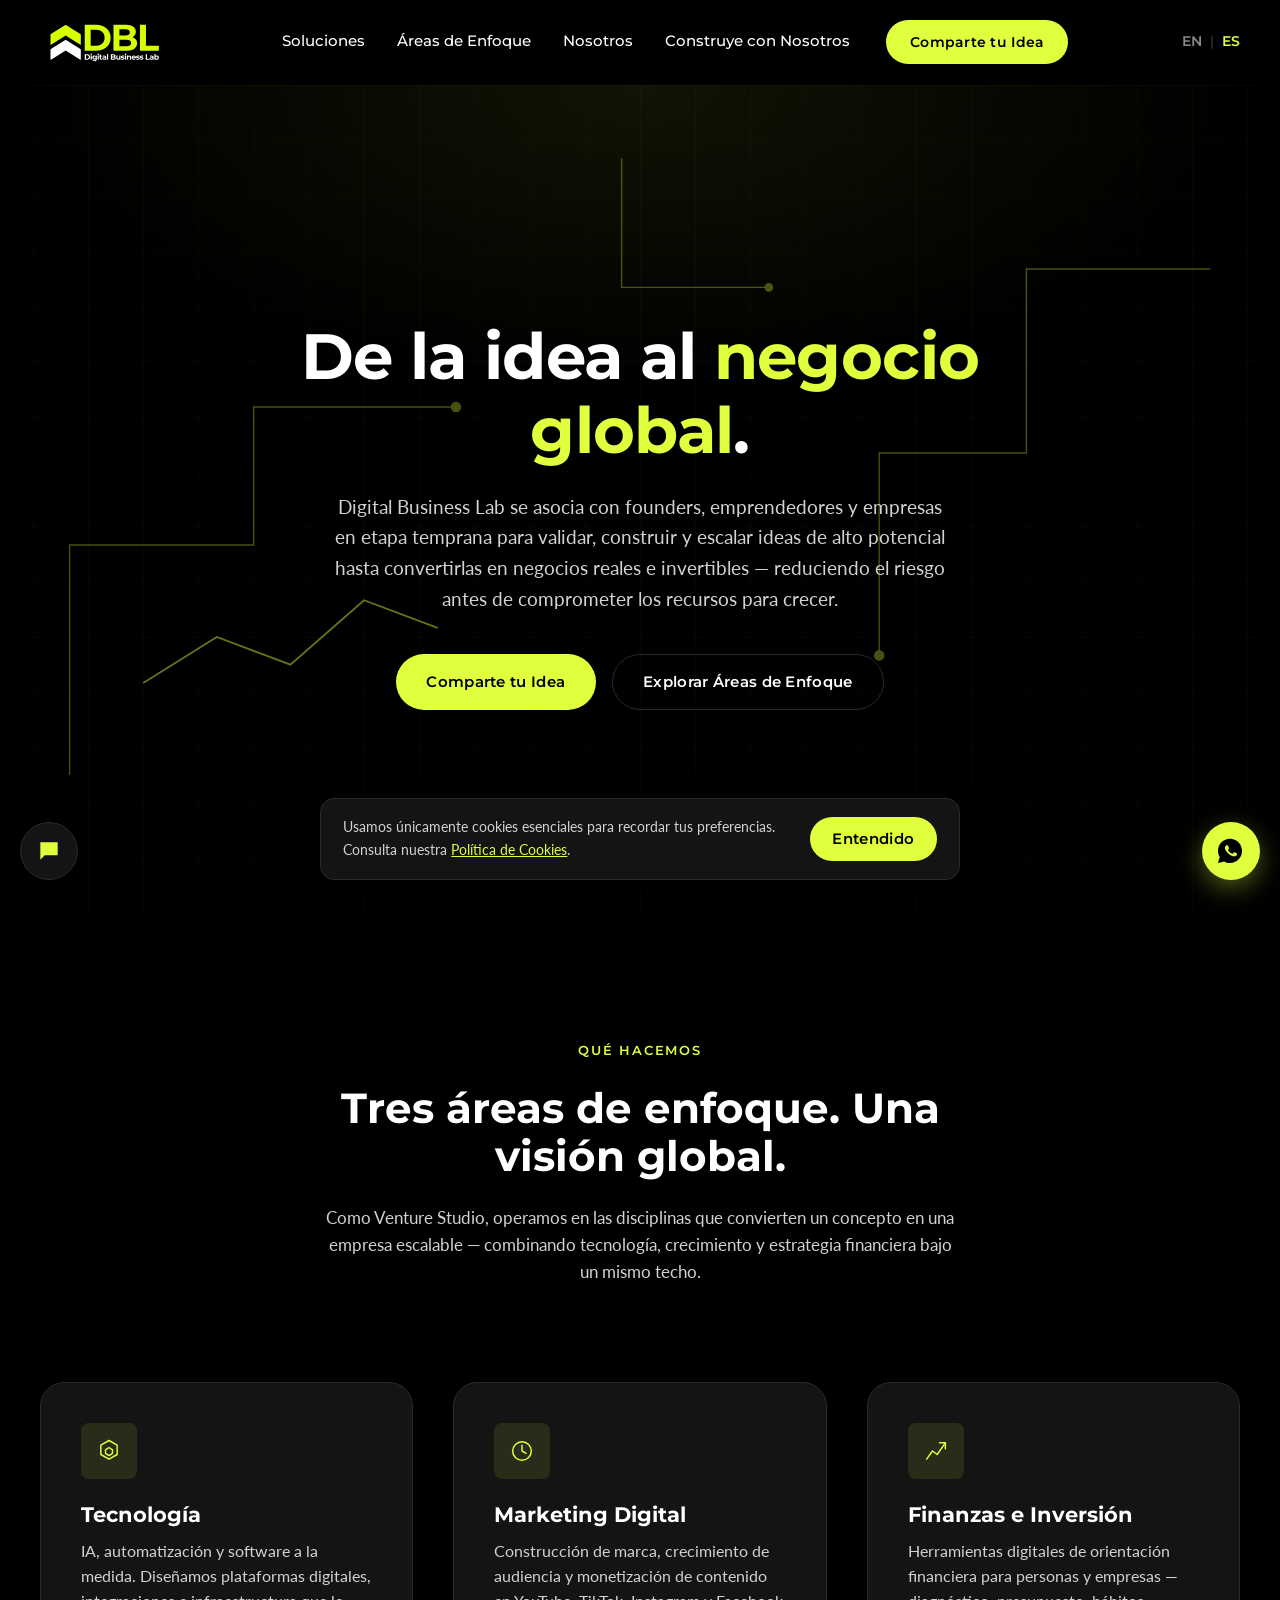
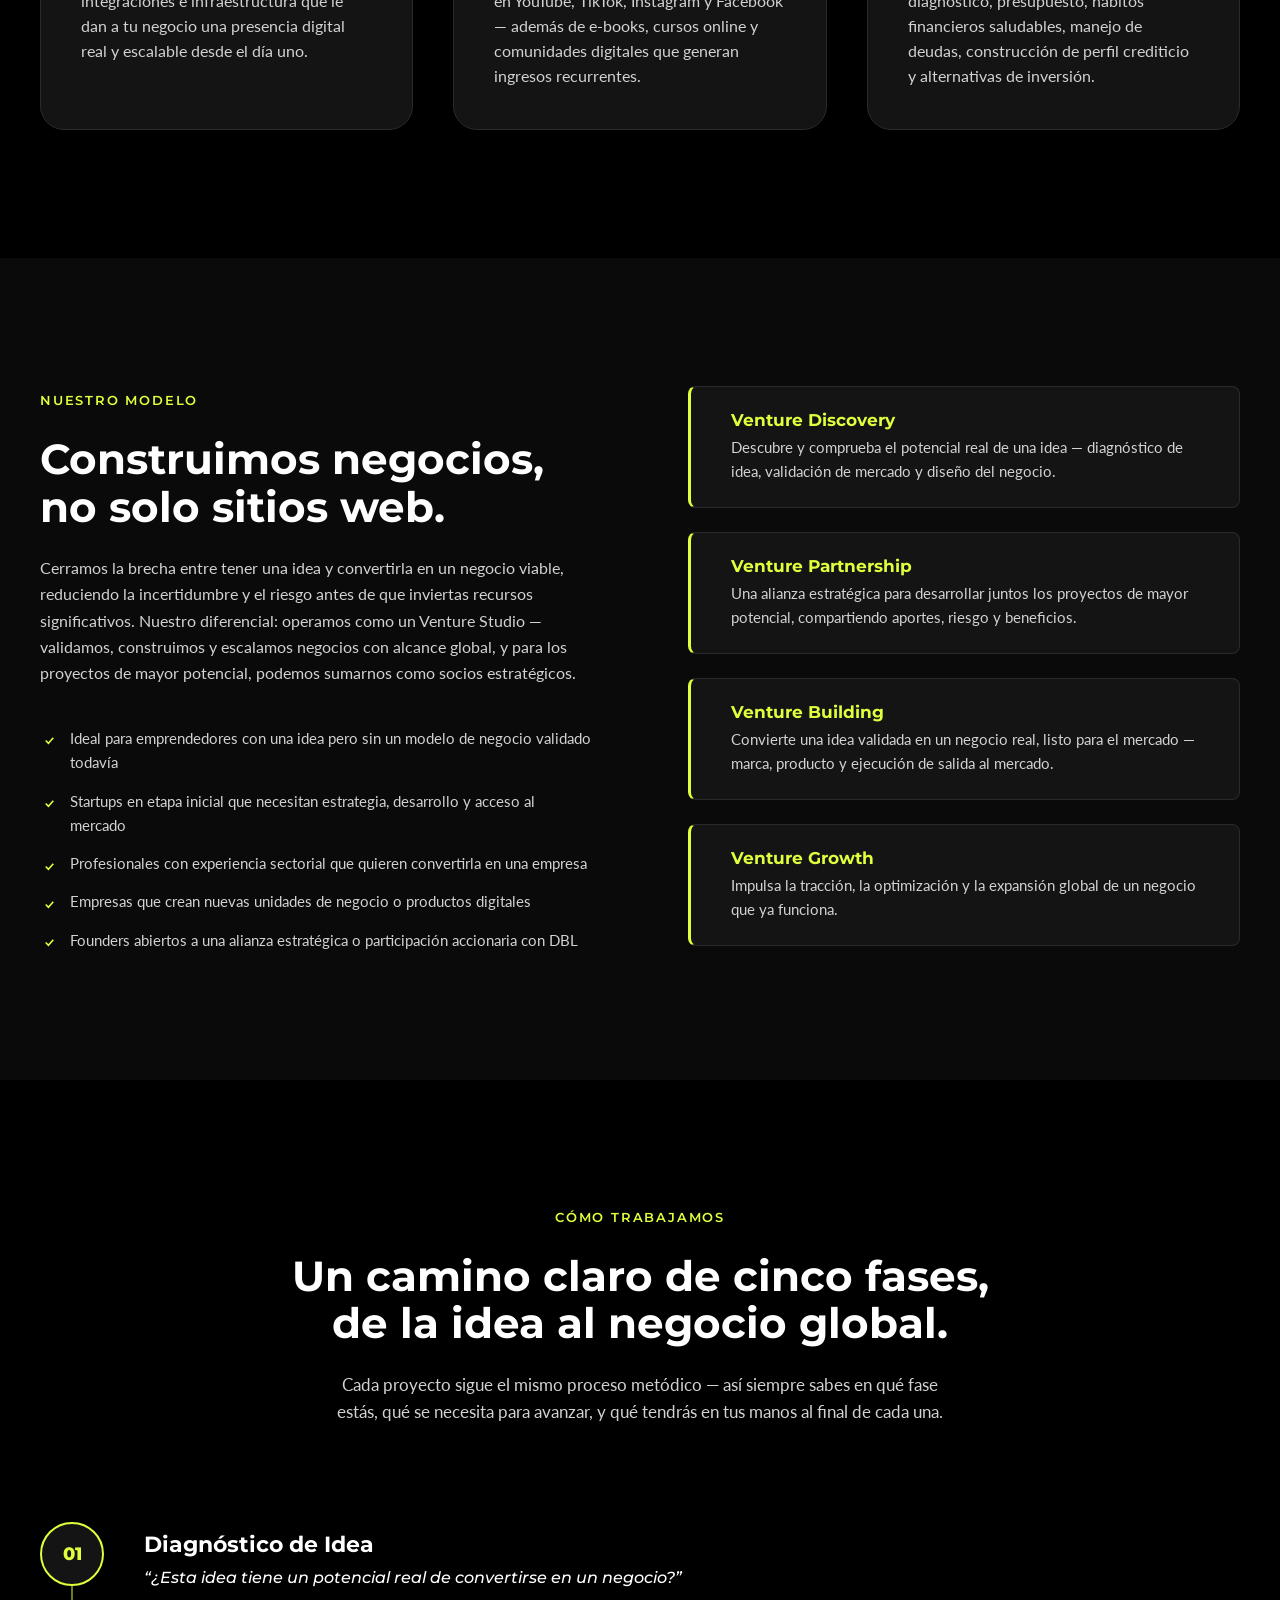
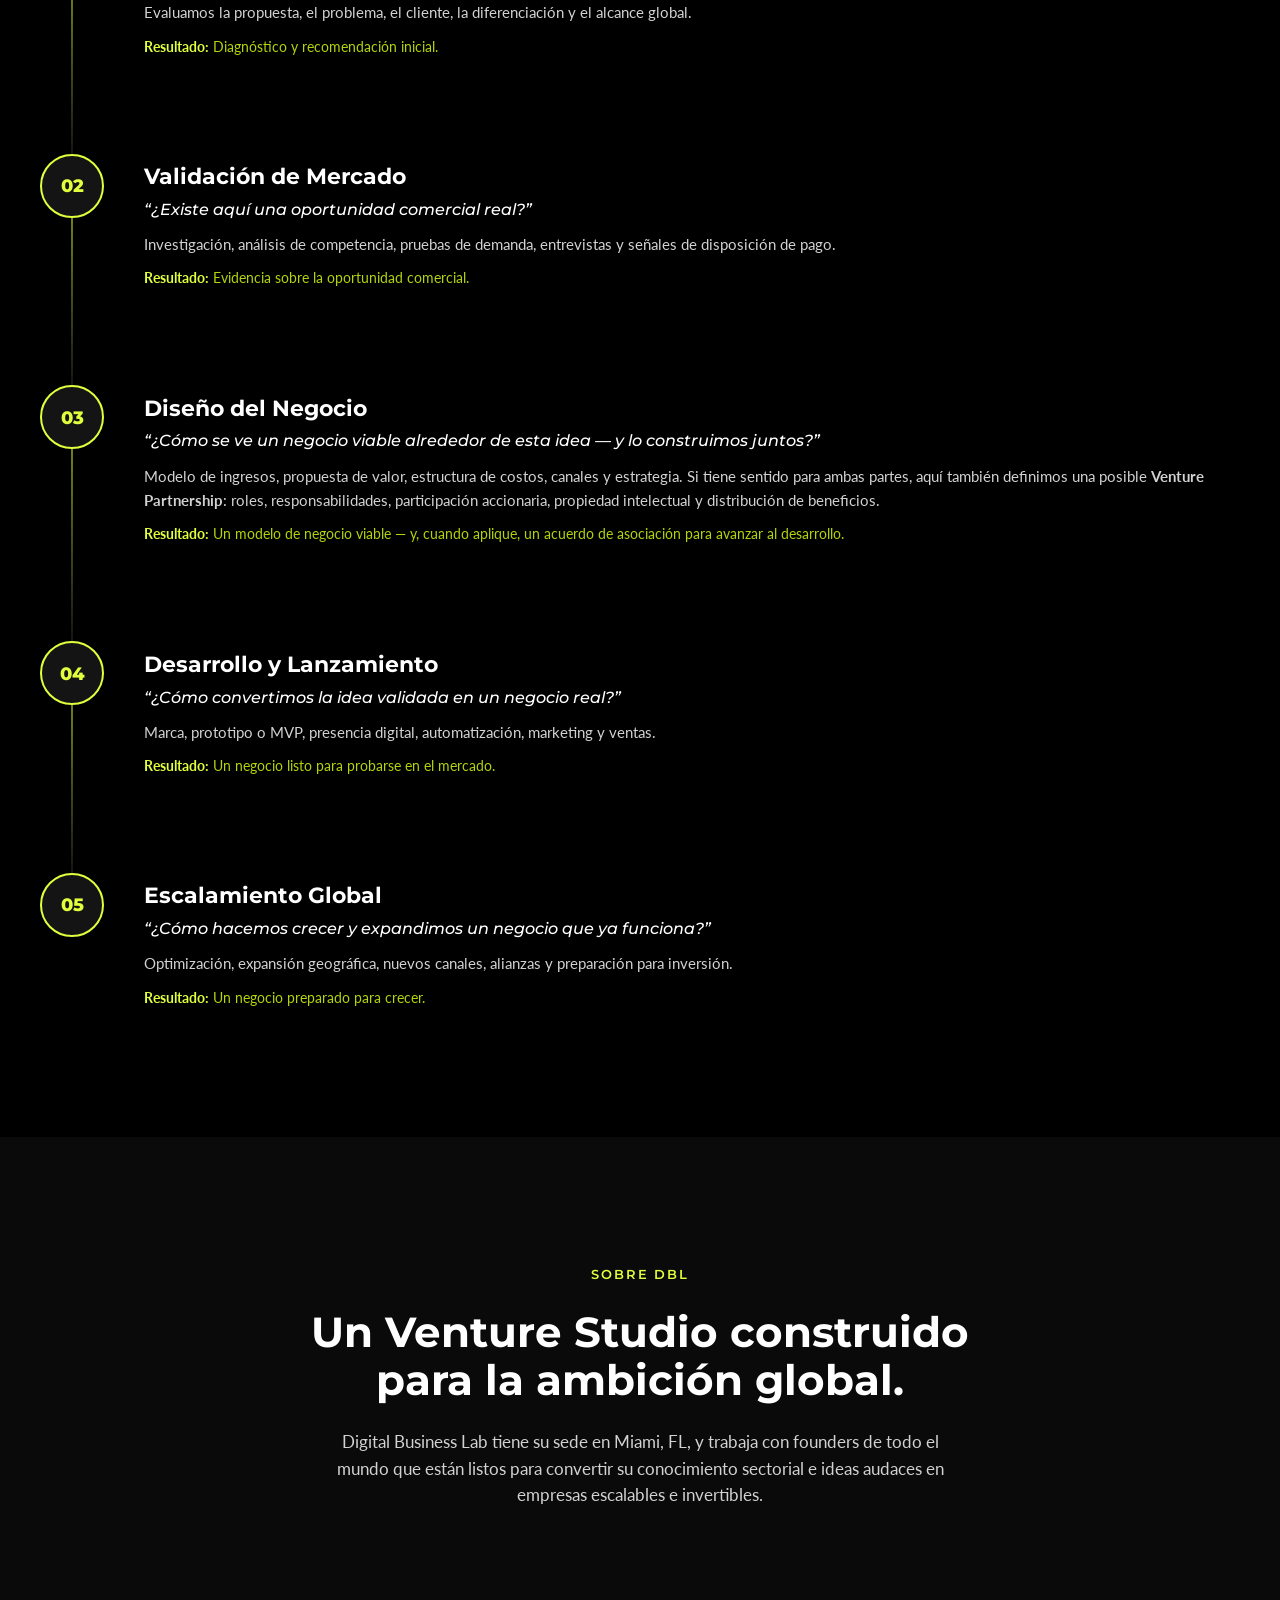
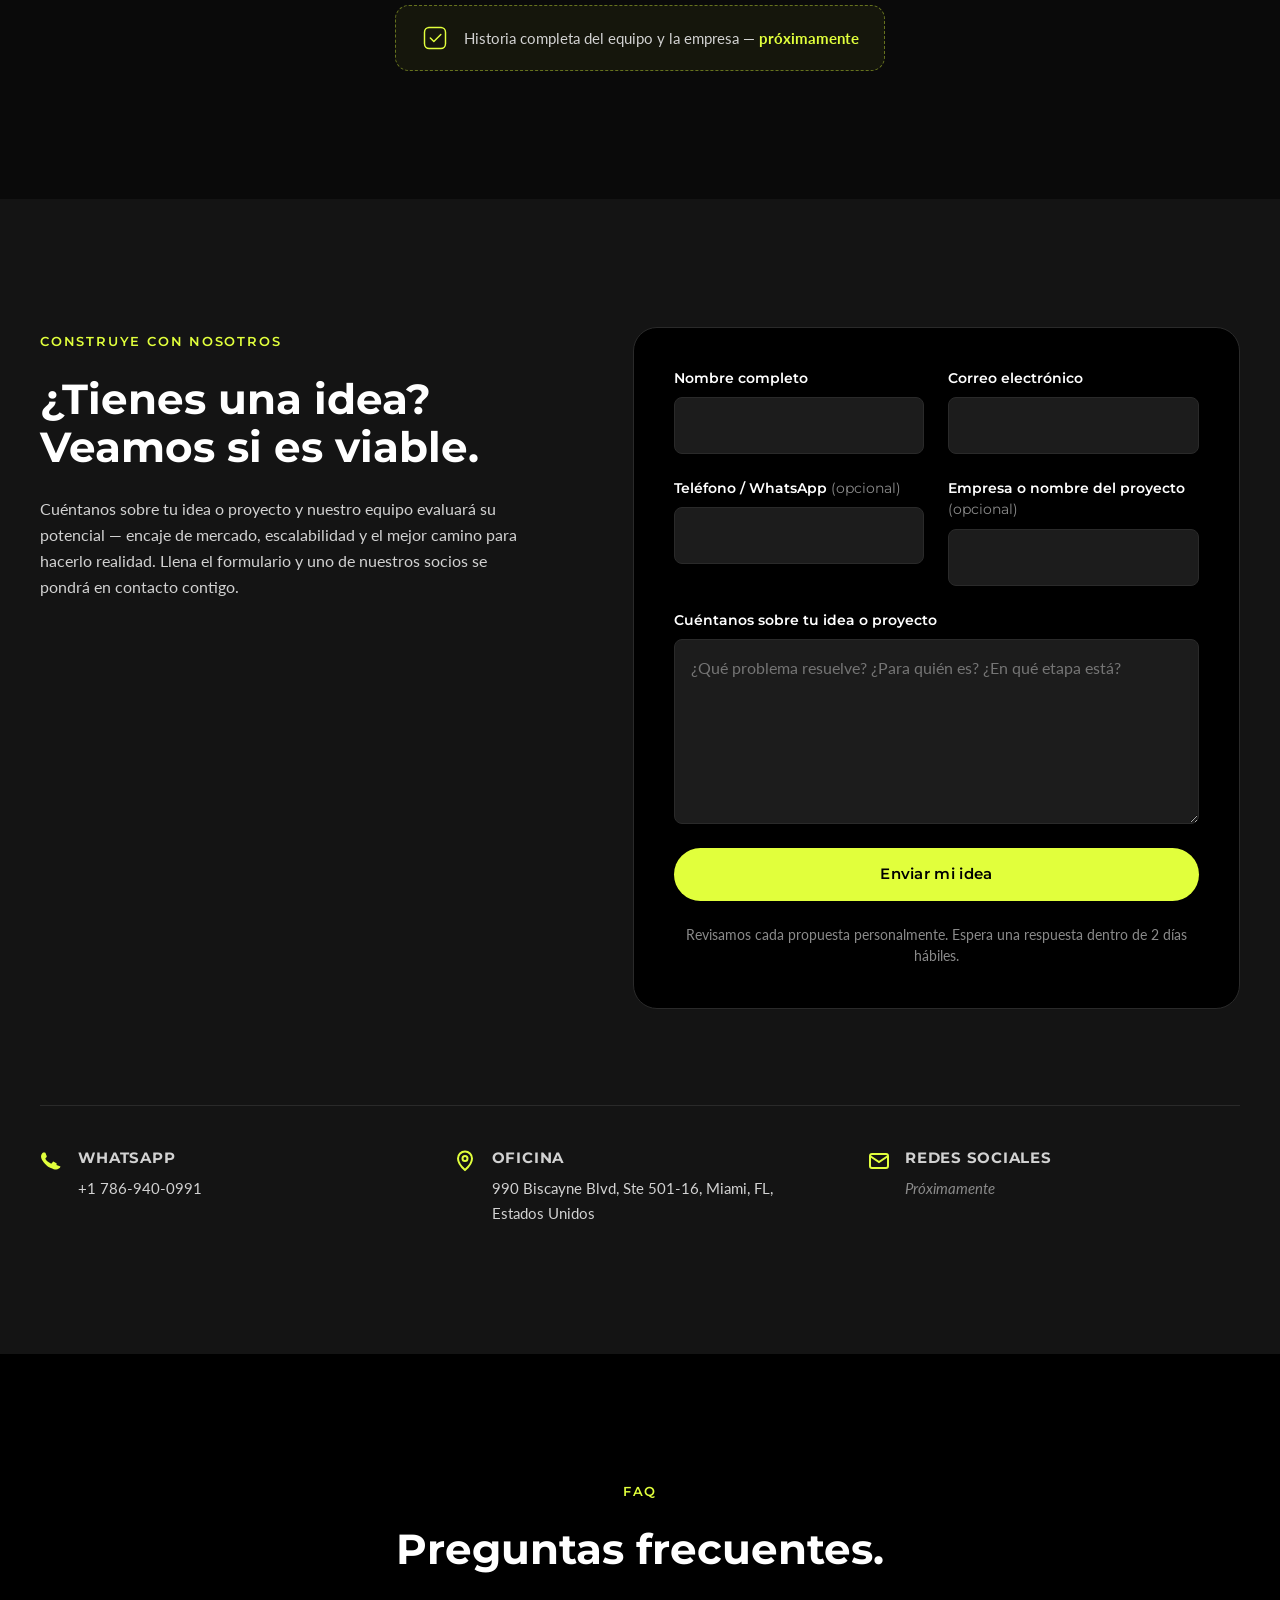
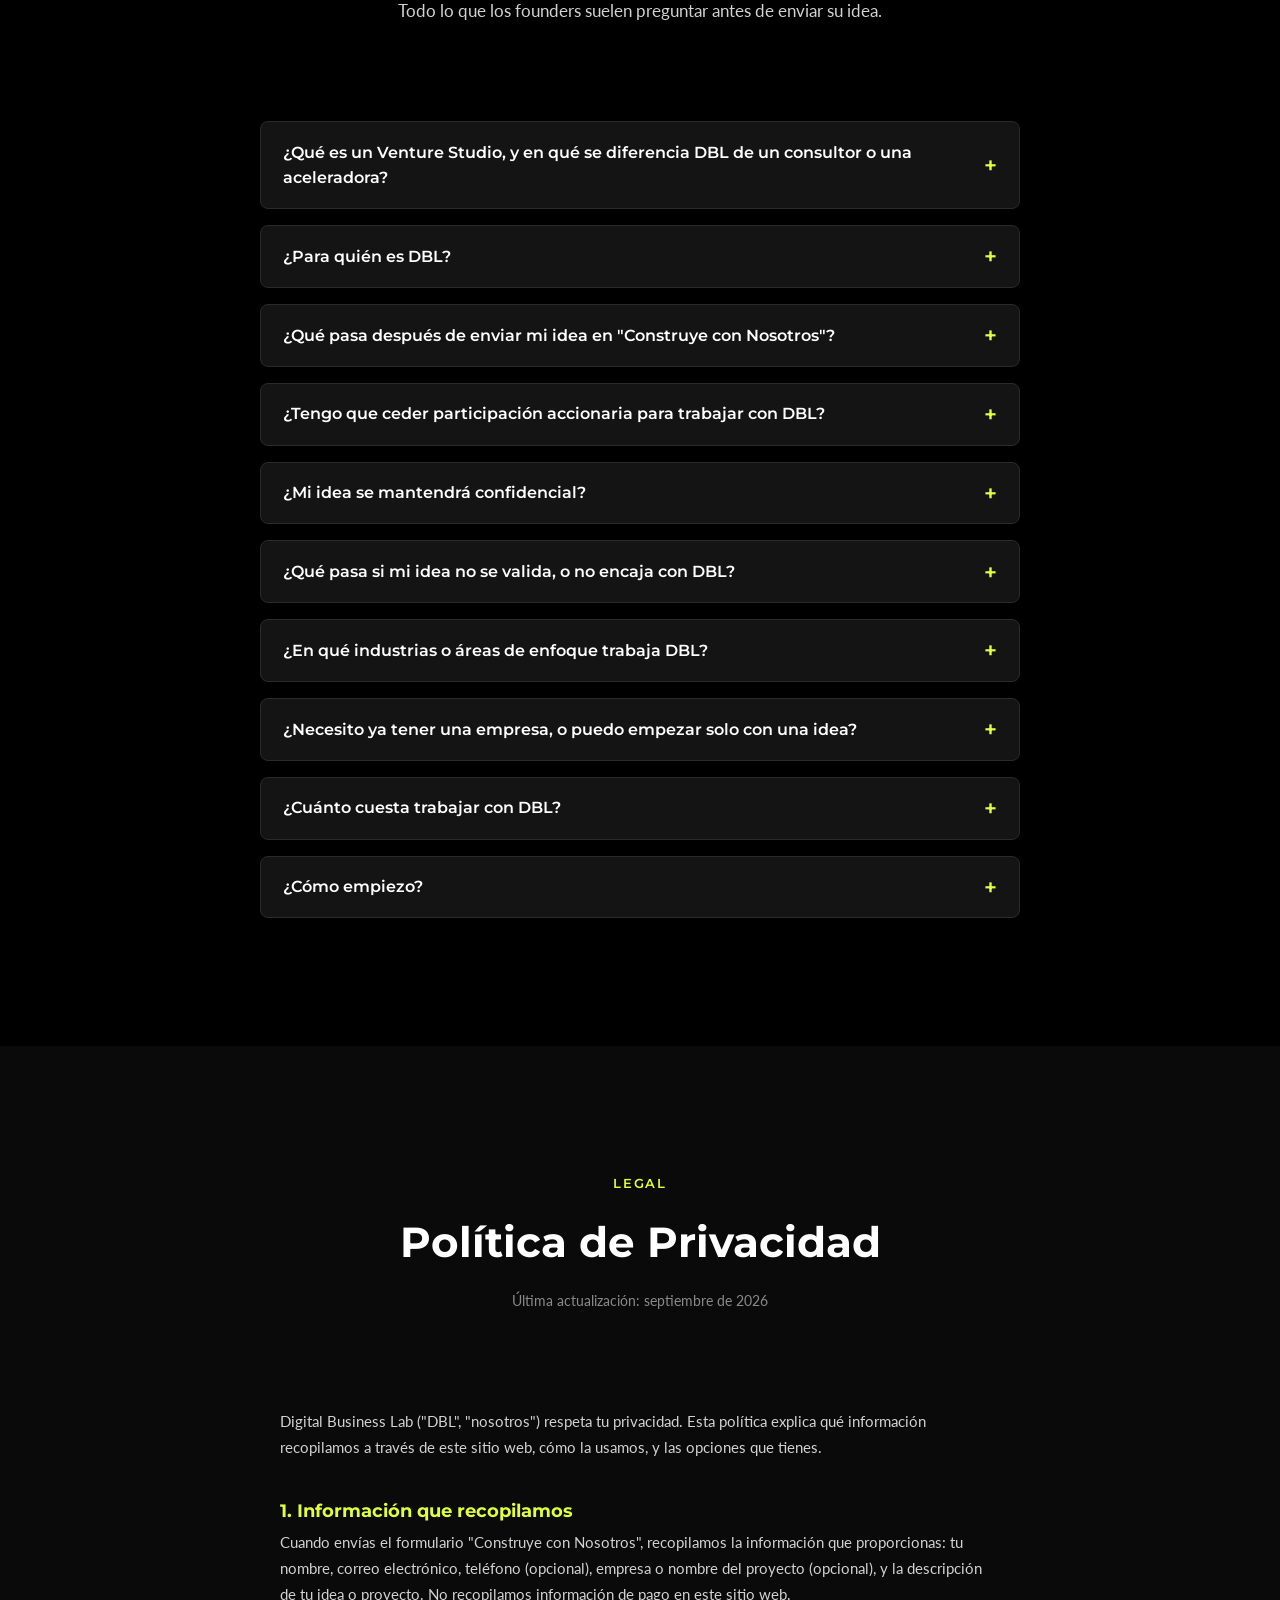
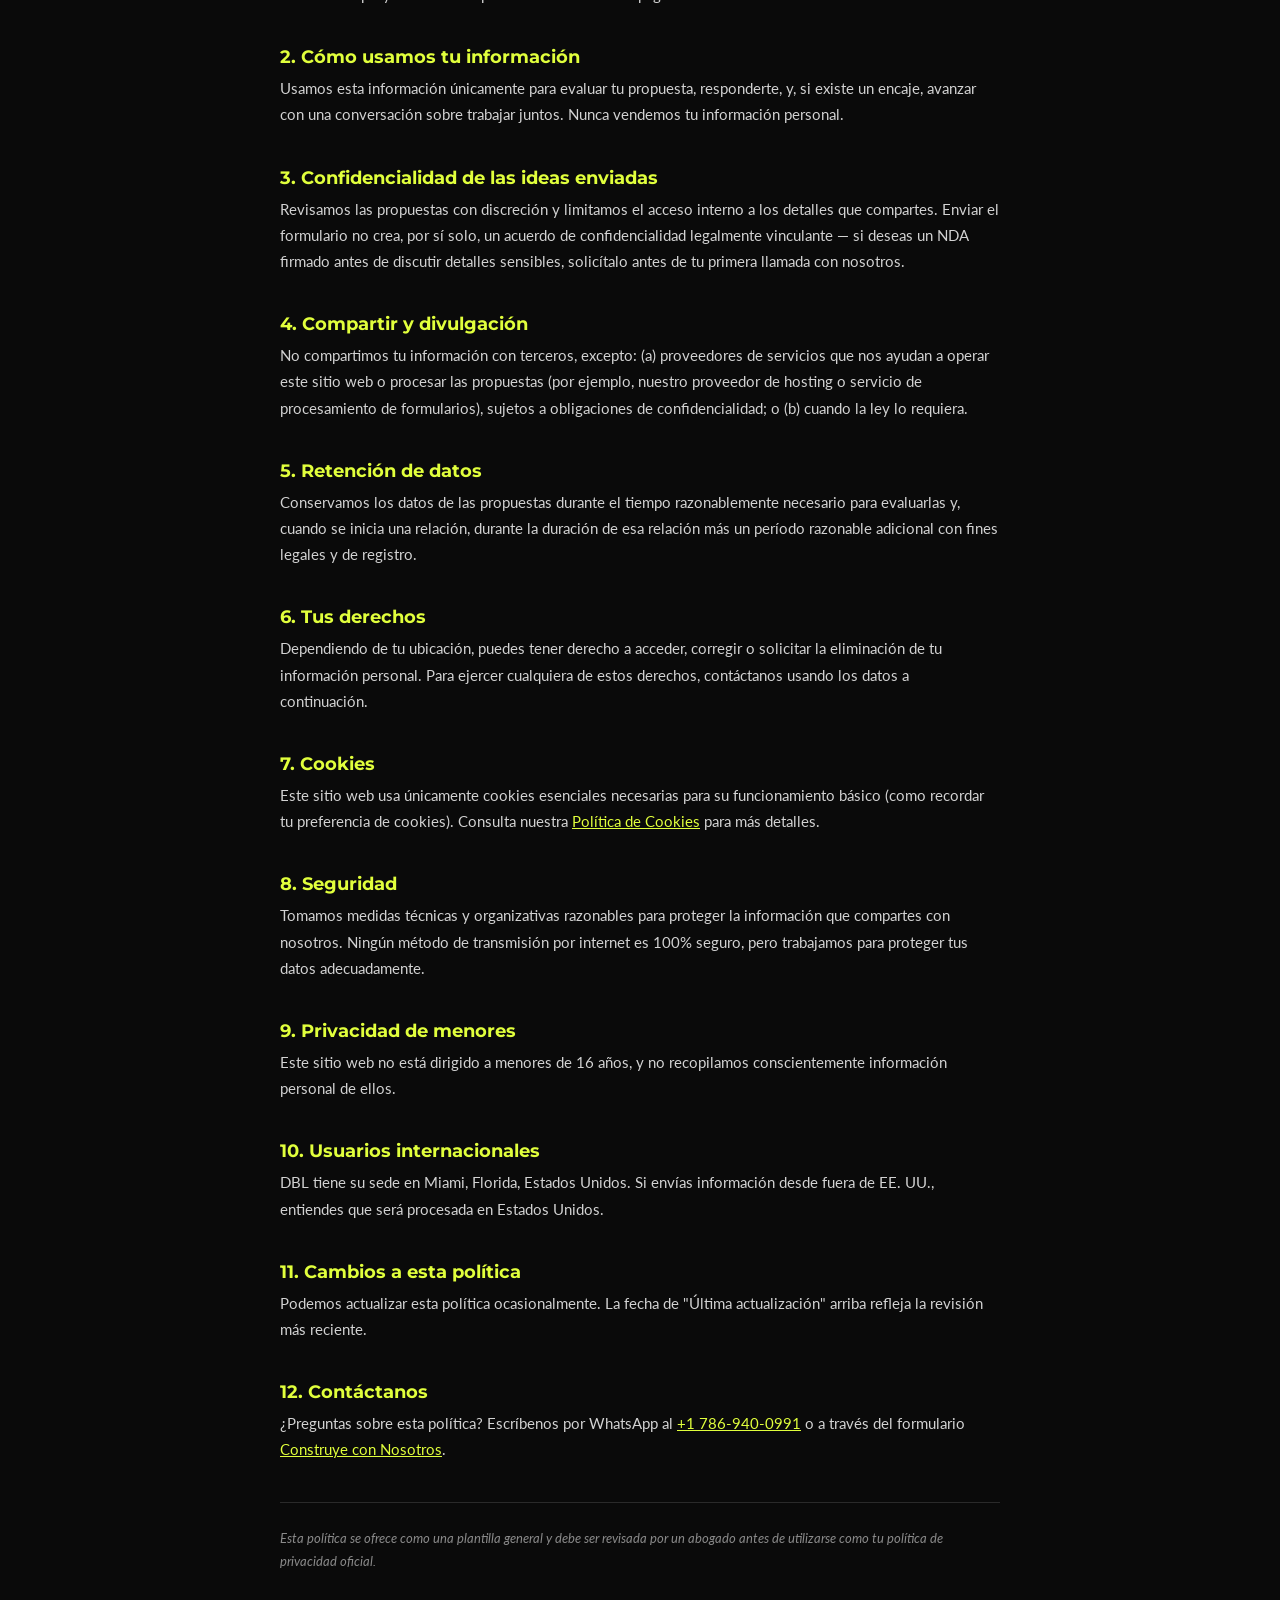
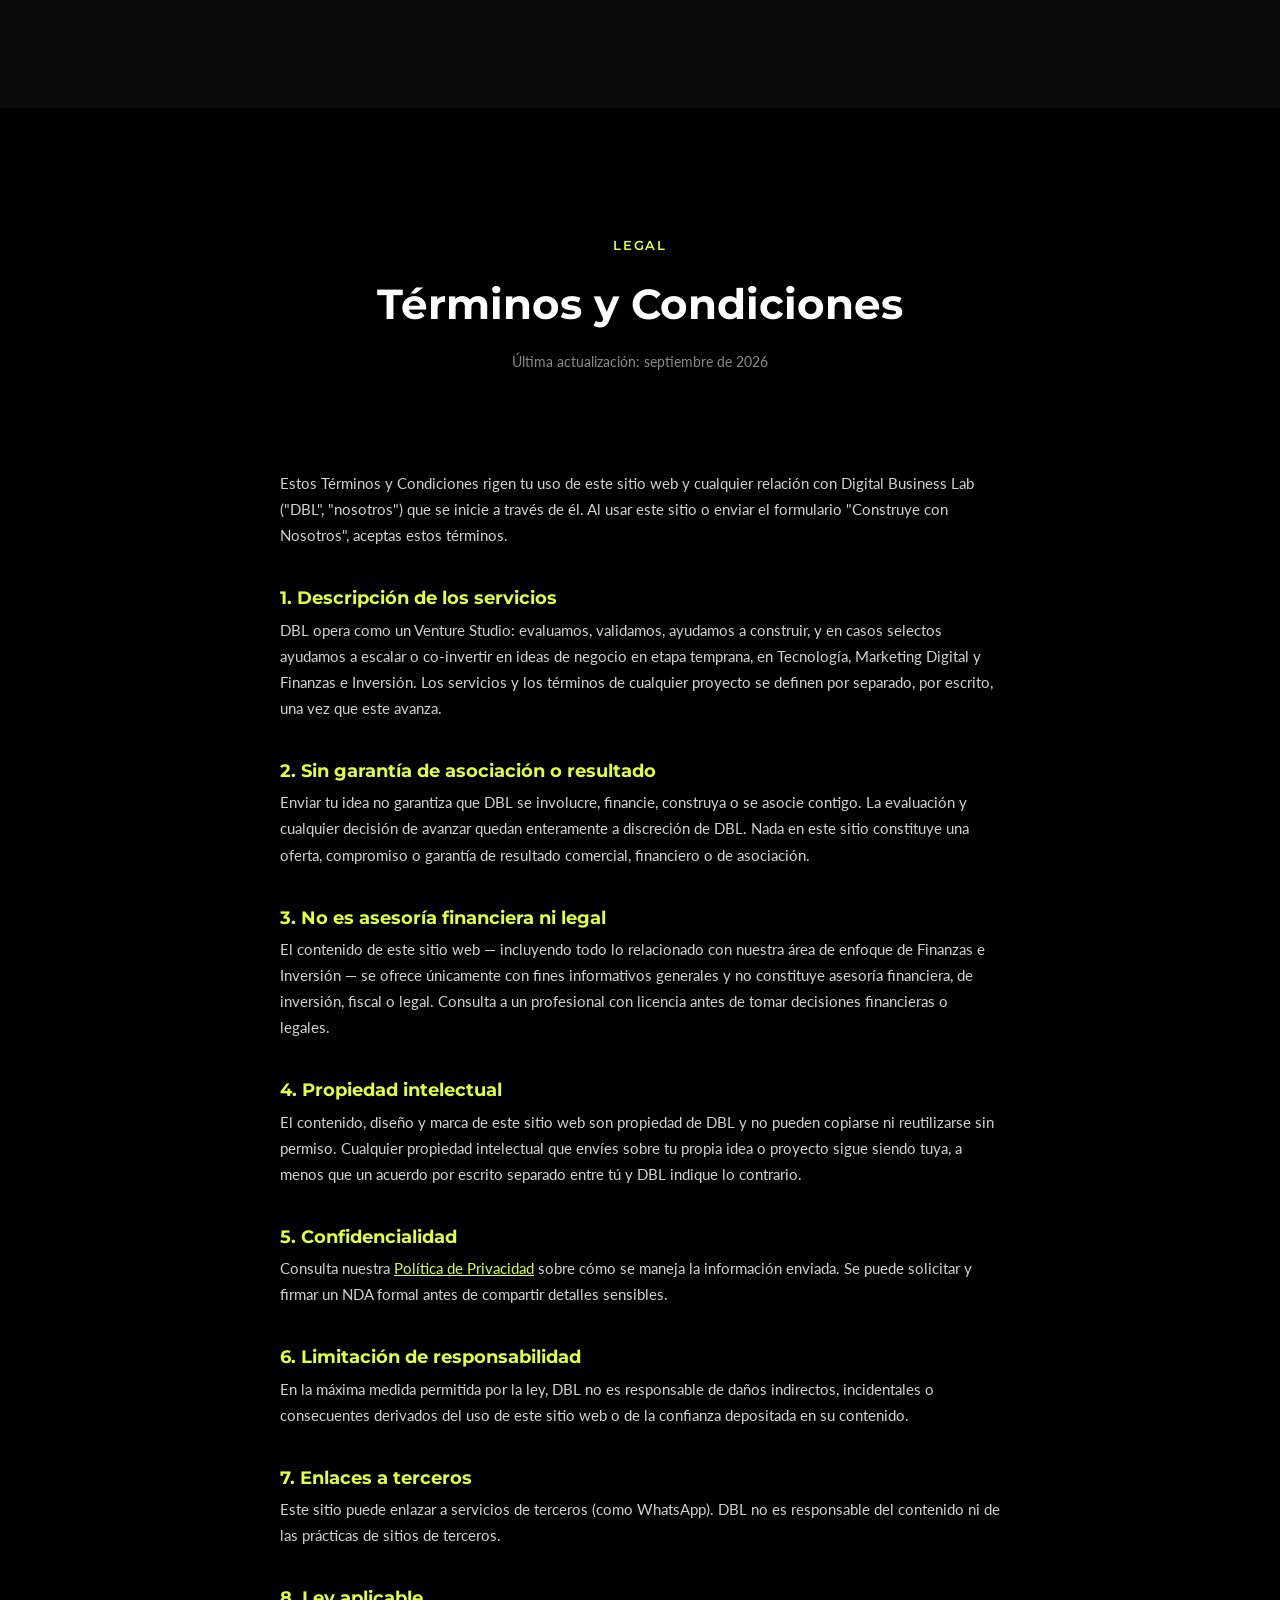
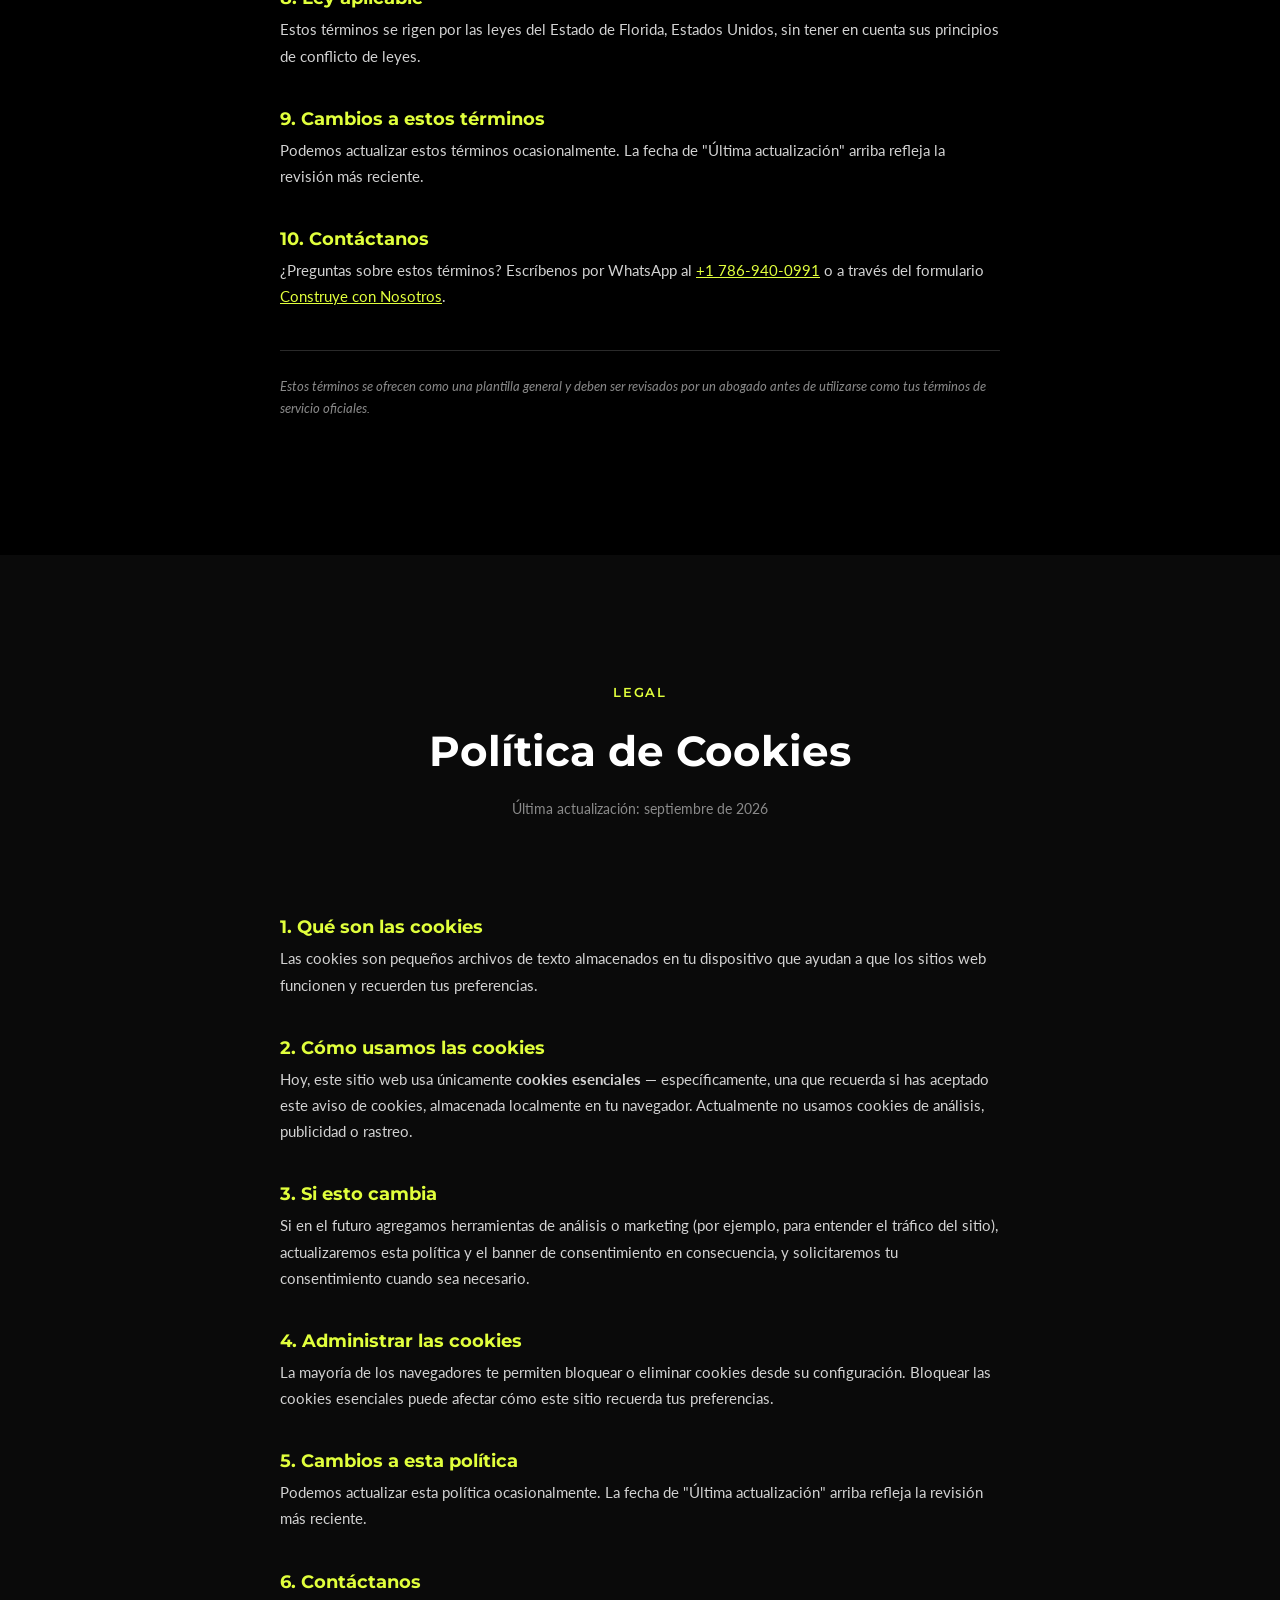
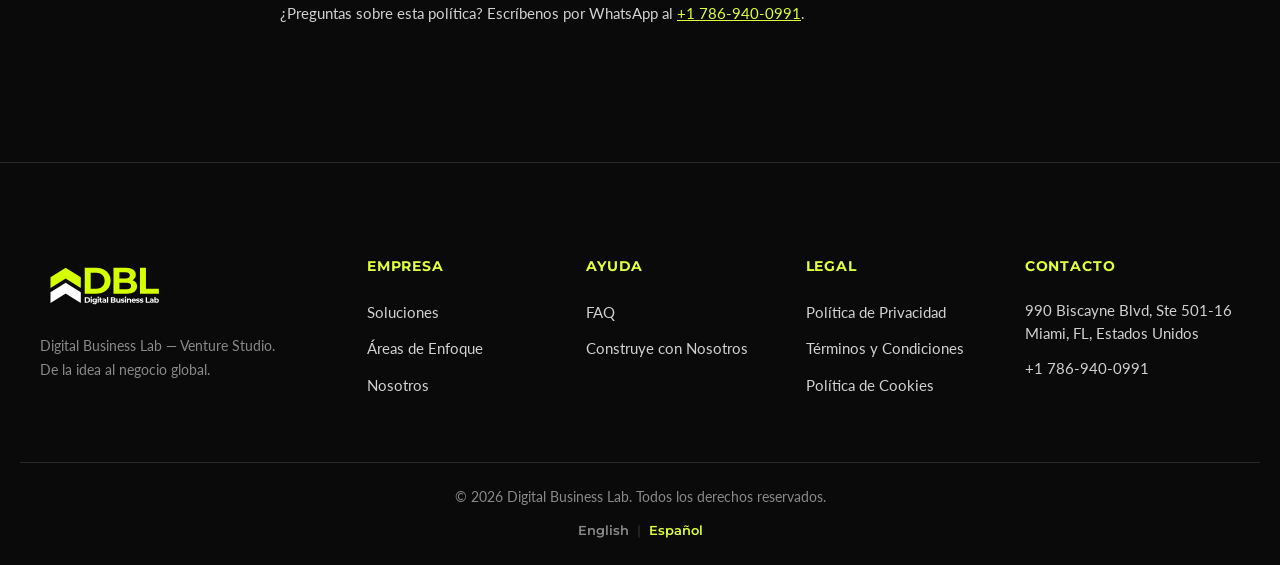
==== commit 9e26b476: "Remove "Venture Studio · Miami, FL" eyebrow from hero (EN/ES) Co-Authored-By: Claude Sonnet 5 <norep" ====
--- a/es/index.html
+++ b/es/index.html
@@ -89,7 +89,6 @@
       </div>
 
       <div class="container hero__content reveal">
-        <p class="eyebrow">Venture Studio · Miami, FL</p>
         <h1 class="hero__title">De la idea al <span class="text-accent">negocio global</span>.</h1>
         <p class="hero__subtitle">
           Digital Business Lab se asocia con founders, emprendedores y empresas en etapa temprana para validar,
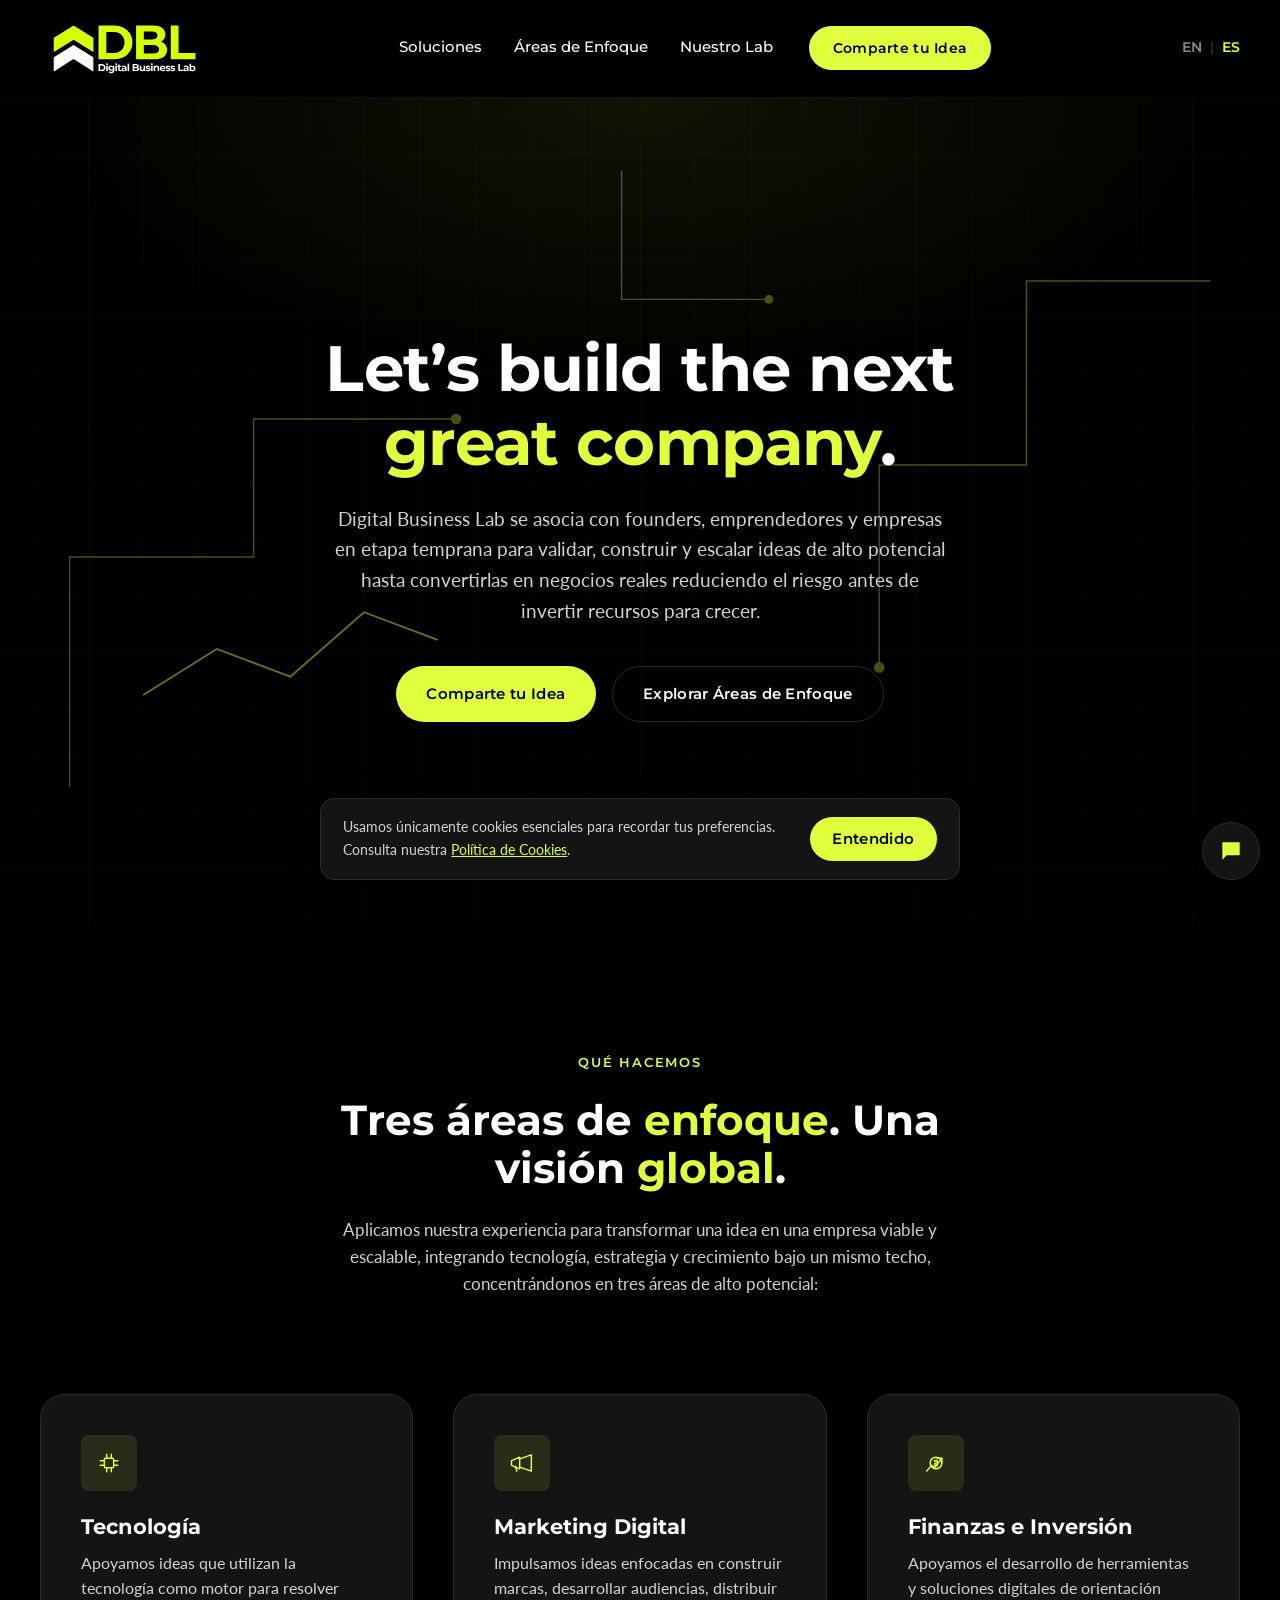
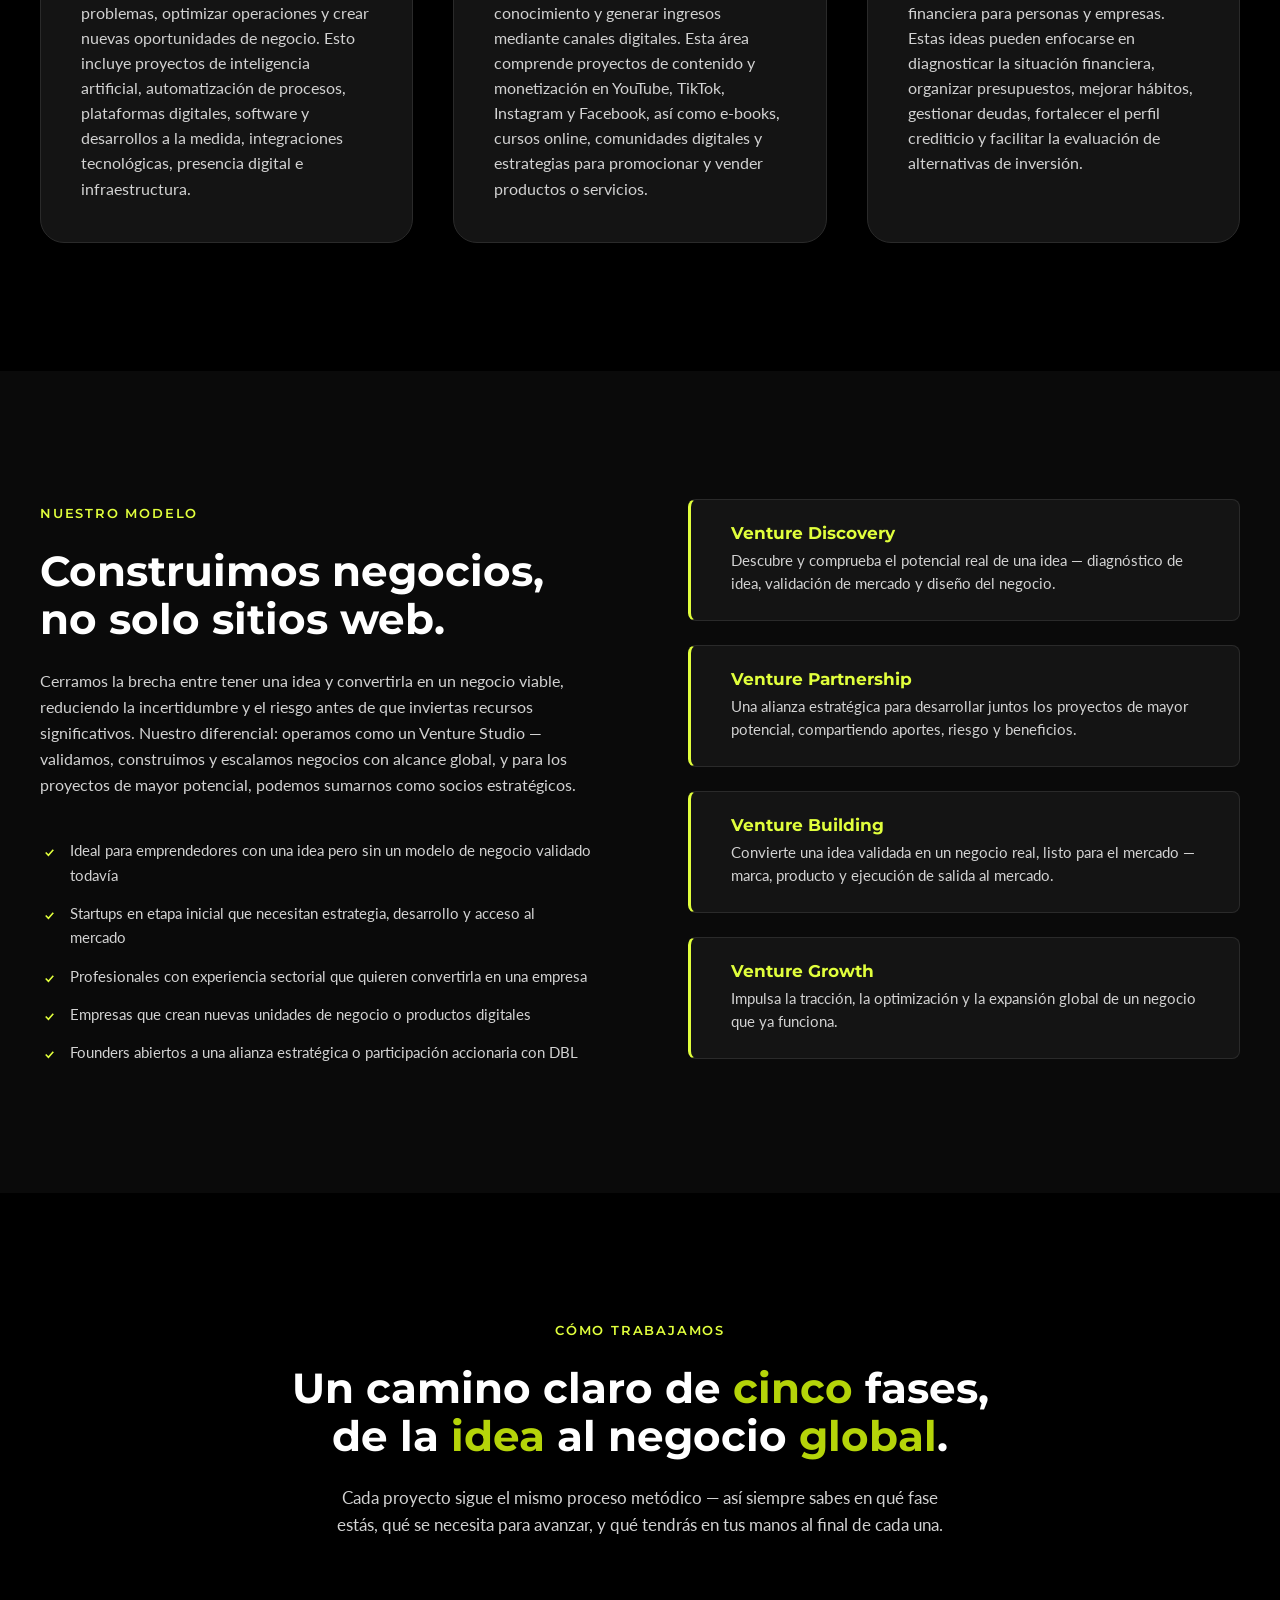
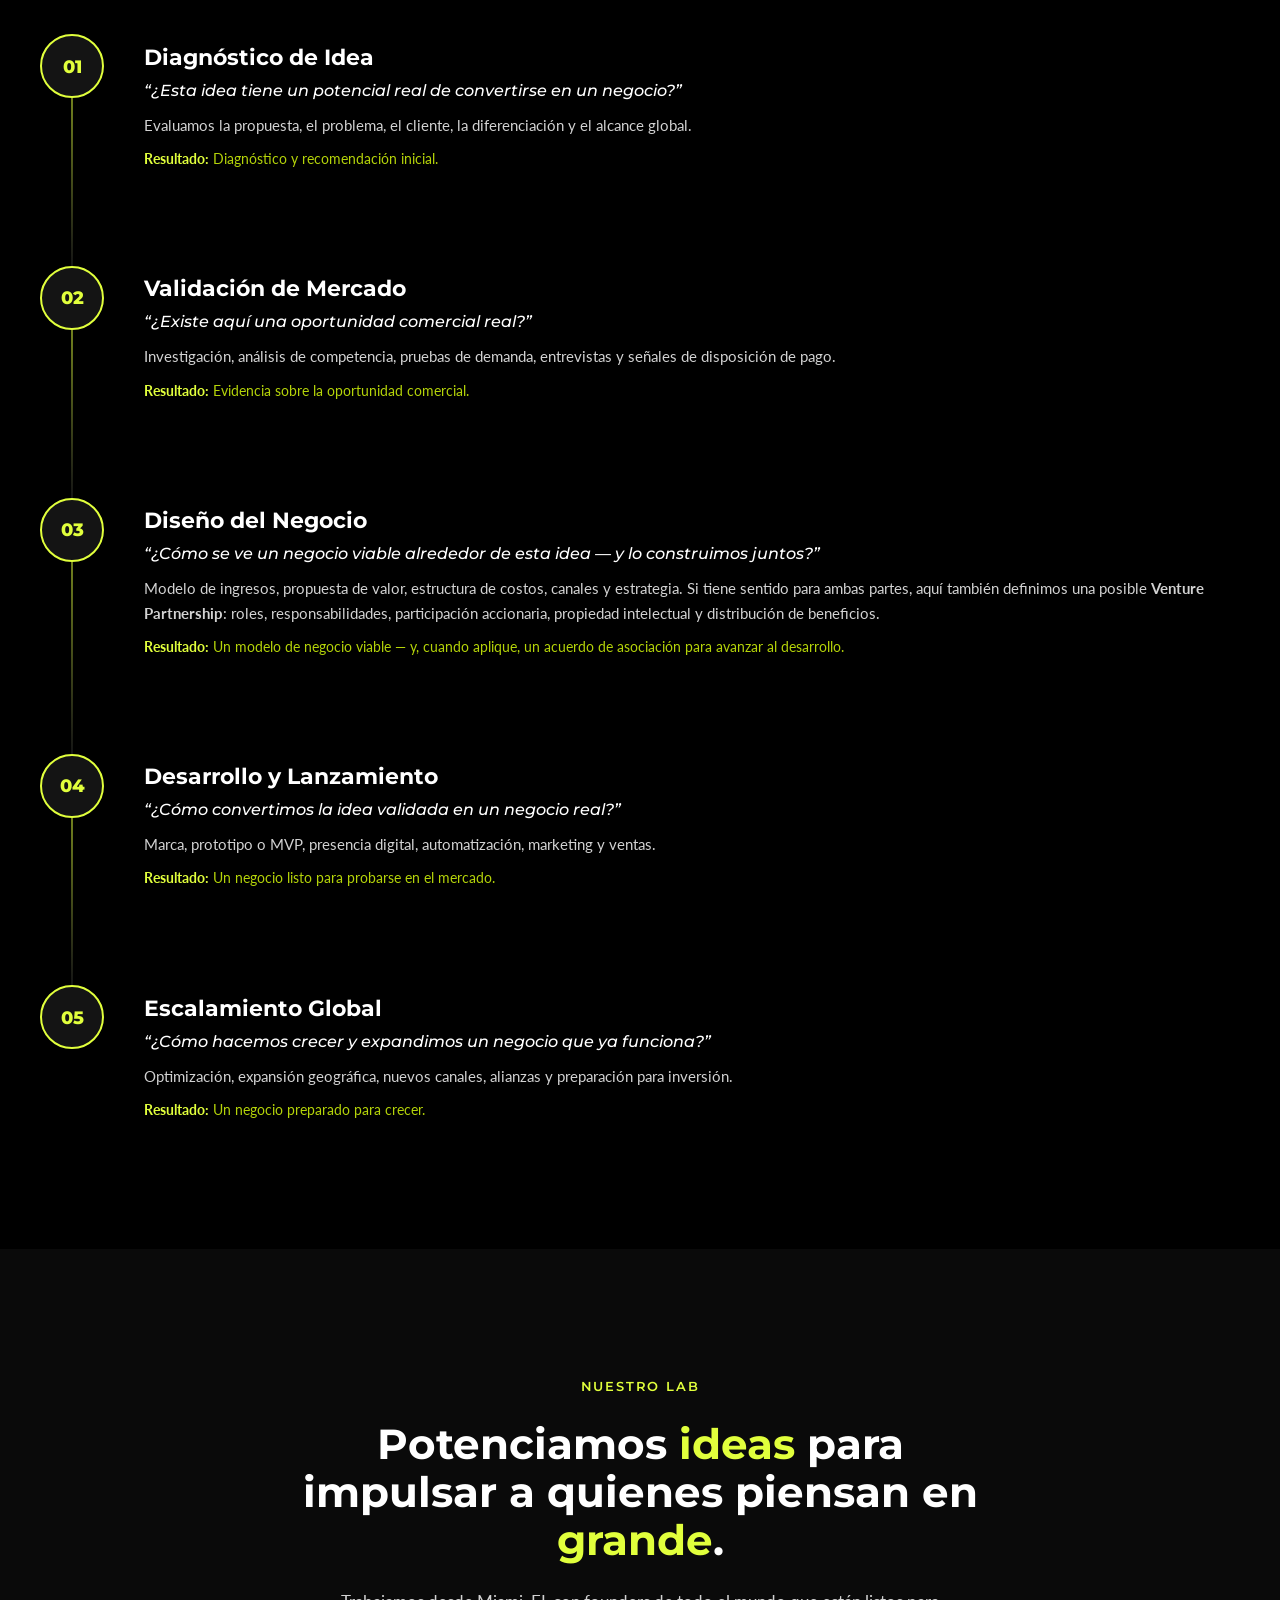
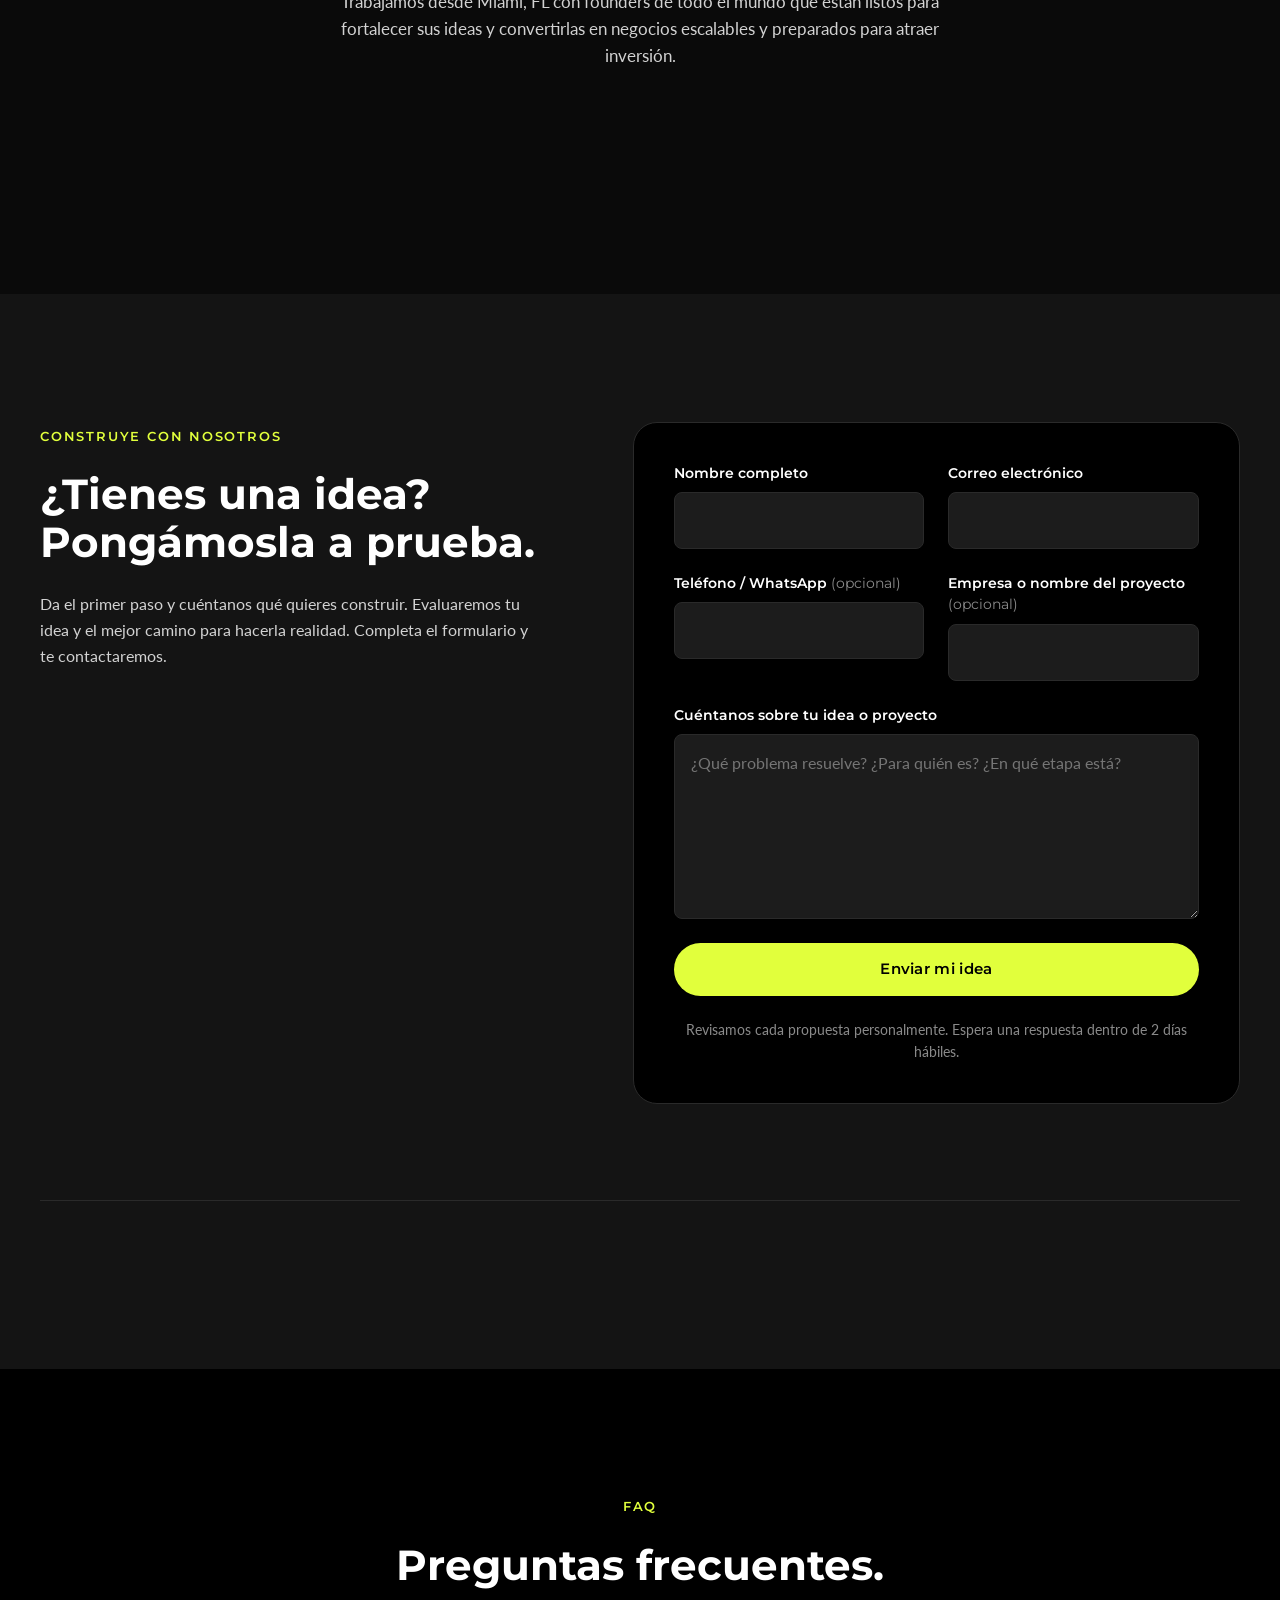
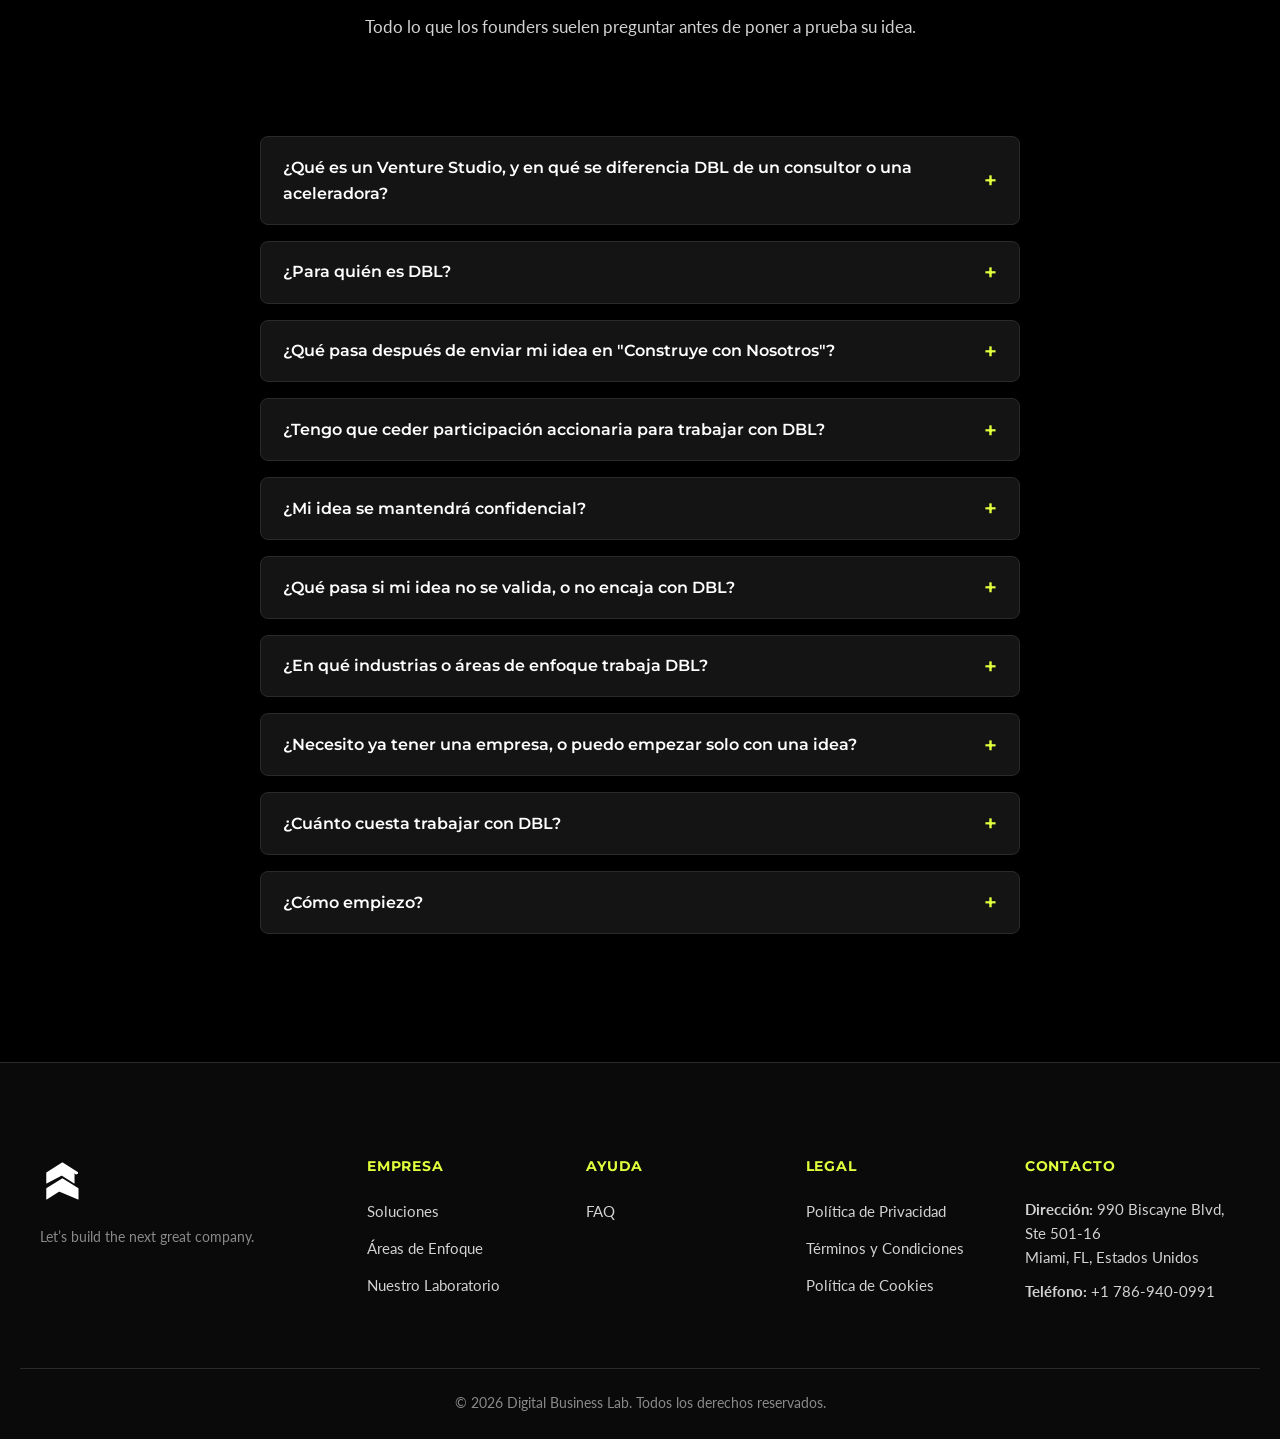
==== commit 1fde07b7: "Apply Notion change request: header/body/footer content and structure overhaul - Enlarge header logo" ====
--- a/es/index.html
+++ b/es/index.html
@@ -44,8 +44,7 @@
         <ul class="navbar__links">
           <li><a href="#solutions">Soluciones</a></li>
           <li><a href="#focus-areas">Áreas de Enfoque</a></li>
-          <li><a href="#about">Nosotros</a></li>
-          <li><a href="#build-with-us">Construye con Nosotros</a></li>
+          <li><a href="#about">Nuestro Lab</a></li>
         </ul>
         <a href="#build-with-us" class="btn btn--primary navbar__cta">Comparte tu Idea</a>
       </nav>
@@ -89,11 +88,11 @@
       </div>
 
       <div class="container hero__content reveal">
-        <h1 class="hero__title">De la idea al <span class="text-accent">negocio global</span>.</h1>
+        <h1 class="hero__title">Let&rsquo;s build the next <span class="text-accent">great company</span>.</h1>
         <p class="hero__subtitle">
           Digital Business Lab se asocia con founders, emprendedores y empresas en etapa temprana para validar,
-          construir y escalar ideas de alto potencial hasta convertirlas en negocios reales e invertibles —
-          reduciendo el riesgo antes de comprometer los recursos para crecer.
+          construir y escalar ideas de alto potencial hasta convertirlas en negocios reales reduciendo el riesgo
+          antes de invertir recursos para crecer.
         </p>
         <div class="hero__actions">
           <a href="#build-with-us" class="btn btn--primary">Comparte tu Idea</a>
@@ -106,45 +105,50 @@
     <section class="section" id="focus-areas">
       <div class="container">
         <p class="eyebrow eyebrow--center">Qué Hacemos</p>
-        <h2 class="section__title reveal">Tres áreas de enfoque. Una visión global.</h2>
+        <h2 class="section__title reveal">Tres áreas de <span class="text-accent">enfoque</span>. Una visión <span class="text-accent">global</span>.</h2>
         <p class="section__lead reveal">
-          Como Venture Studio, operamos en las disciplinas que convierten un concepto en una empresa escalable —
-          combinando tecnología, crecimiento y estrategia financiera bajo un mismo techo.
+          Aplicamos nuestra experiencia para transformar una idea en una empresa viable y escalable, integrando
+          tecnología, estrategia y crecimiento bajo un mismo techo, concentrándonos en tres áreas de alto
+          potencial:
         </p>
 
         <div class="grid grid--3">
           <article class="card reveal">
             <div class="card__icon" aria-hidden="true">
-              <svg viewBox="0 0 48 48" fill="none"><path d="M24 6 L38 14 V30 L24 38 L10 30 V14 Z" stroke="var(--color-accent)" stroke-width="2.5" stroke-linejoin="round"/><path d="M24 18 L30 22 V28 L24 32 L18 28 V22 Z" stroke="var(--color-accent)" stroke-width="2.5" stroke-linejoin="round"/></svg>
+              <svg viewBox="0 0 48 48" fill="none"><rect x="16" y="16" width="16" height="16" rx="2" stroke="var(--color-accent)" stroke-width="2.5"/><path d="M20 16V9M28 16V9M20 39v-7M28 39v-7M16 20H9M16 28H9M39 20h-7M39 28h-7" stroke="var(--color-accent)" stroke-width="2.5" stroke-linecap="round"/></svg>
             </div>
             <h3 class="card__title">Tecnología</h3>
             <p class="card__text">
-              IA, automatización y software a la medida. Diseñamos plataformas digitales, integraciones e
-              infraestructura que le dan a tu negocio una presencia digital real y escalable desde el día uno.
+              Apoyamos ideas que utilizan la tecnología como motor para resolver problemas, optimizar operaciones
+              y crear nuevas oportunidades de negocio. Esto incluye proyectos de inteligencia artificial,
+              automatización de procesos, plataformas digitales, software y desarrollos a la medida,
+              integraciones tecnológicas, presencia digital e infraestructura.
             </p>
           </article>
 
           <article class="card reveal">
             <div class="card__icon" aria-hidden="true">
-              <svg viewBox="0 0 48 48" fill="none"><circle cx="24" cy="24" r="16" stroke="var(--color-accent)" stroke-width="2.5"/><path d="M24 14 L24 24 L31 28" stroke="var(--color-accent)" stroke-width="2.5" stroke-linecap="round" stroke-linejoin="round"/></svg>
+              <svg viewBox="0 0 48 48" fill="none"><path d="M6 20 L20 14 V34 L6 28 Z" stroke="var(--color-accent)" stroke-width="2.5" stroke-linejoin="round"/><path d="M20 17 L40 10 V38 L20 31" stroke="var(--color-accent)" stroke-width="2.5" stroke-linejoin="round"/><path d="M13 30 L15 38" stroke="var(--color-accent)" stroke-width="2.5" stroke-linecap="round"/></svg>
             </div>
             <h3 class="card__title">Marketing Digital</h3>
             <p class="card__text">
-              Construcción de marca, crecimiento de audiencia y monetización de contenido en YouTube, TikTok,
-              Instagram y Facebook — además de e-books, cursos online y comunidades digitales que generan
-              ingresos recurrentes.
+              Impulsamos ideas enfocadas en construir marcas, desarrollar audiencias, distribuir conocimiento y
+              generar ingresos mediante canales digitales. Esta área comprende proyectos de contenido y
+              monetización en YouTube, TikTok, Instagram y Facebook, así como e-books, cursos online, comunidades
+              digitales y estrategias para promocionar y vender productos o servicios.
             </p>
           </article>
 
           <article class="card reveal">
             <div class="card__icon" aria-hidden="true">
-              <svg viewBox="0 0 48 48" fill="none"><path d="M8 38 L18 24 L26 30 L40 10" stroke="var(--color-accent)" stroke-width="2.5" stroke-linecap="round" stroke-linejoin="round"/><path d="M30 10 H40 V20" stroke="var(--color-accent)" stroke-width="2.5" stroke-linecap="round" stroke-linejoin="round"/></svg>
+              <svg viewBox="0 0 48 48" fill="none"><circle cx="24" cy="24" r="10" stroke="var(--color-accent)" stroke-width="2.5"/><path d="M24 19v10M21 21.5c0-1.4 1.3-2.5 3-2.5s3 1.1 3 2.5-1.3 2.5-3 2.5-3 1.1-3 2.5 1.3 2.5 3 2.5 3-1.1 3-2.5" stroke="var(--color-accent)" stroke-width="2" stroke-linecap="round"/><path d="M8 38 L16 28 L22 32 L34 16" stroke="var(--color-accent)" stroke-width="2.5" stroke-linecap="round" stroke-linejoin="round"/><path d="M26 16 H34 V24" stroke="var(--color-accent)" stroke-width="2.5" stroke-linecap="round" stroke-linejoin="round"/></svg>
             </div>
             <h3 class="card__title">Finanzas e Inversión</h3>
             <p class="card__text">
-              Herramientas digitales de orientación financiera para personas y empresas — diagnóstico, presupuesto,
-              hábitos financieros saludables, manejo de deudas, construcción de perfil crediticio y alternativas
-              de inversión.
+              Apoyamos el desarrollo de herramientas y soluciones digitales de orientación financiera para
+              personas y empresas. Estas ideas pueden enfocarse en diagnosticar la situación financiera,
+              organizar presupuestos, mejorar hábitos, gestionar deudas, fortalecer el perfil crediticio y
+              facilitar la evaluación de alternativas de inversión.
             </p>
           </article>
         </div>
@@ -201,7 +205,7 @@
     <section class="section" id="process">
       <div class="container">
         <p class="eyebrow eyebrow--center">Cómo Trabajamos</p>
-        <h2 class="section__title reveal">Un camino claro de cinco fases, de la idea al negocio global.</h2>
+        <h2 class="section__title reveal">Un camino claro de <span class="text-olive">cinco</span> fases, de la <span class="text-olive">idea</span> al negocio <span class="text-olive">global</span>.</h2>
         <p class="section__lead reveal">
           Cada proyecto sigue el mismo proceso metódico — así siempre sabes en qué fase estás, qué se necesita
           para avanzar, y qué tendrás en tus manos al final de cada una.
@@ -264,16 +268,12 @@
     <!-- ============ ABOUT (anchor placeholder, styled) ============ -->
     <section class="section section--alt" id="about">
       <div class="container">
-        <p class="eyebrow eyebrow--center">Sobre DBL</p>
-        <h2 class="section__title reveal">Un Venture Studio construido para la ambición global.</h2>
+        <p class="eyebrow eyebrow--center">Nuestro Lab</p>
+        <h2 class="section__title reveal">Potenciamos <span class="text-accent">ideas</span> para impulsar a quienes piensan en <span class="text-accent">grande</span>.</h2>
         <p class="section__lead reveal">
-          Digital Business Lab tiene su sede en Miami, FL, y trabaja con founders de todo el mundo que están
-          listos para convertir su conocimiento sectorial e ideas audaces en empresas escalables e invertibles.
+          Trabajamos desde Miami, FL con founders de todo el mundo que están listos para fortalecer sus ideas y
+          convertirlas en negocios escalables y preparados para atraer inversión.
         </p>
-        <div class="coming-soon reveal">
-          <svg viewBox="0 0 48 48" fill="none" aria-hidden="true"><rect x="6" y="6" width="36" height="36" rx="8" stroke="var(--color-accent)" stroke-width="2.5"/><path d="M16 24 L22 30 L34 18" stroke="var(--color-accent)" stroke-width="2.5" stroke-linecap="round" stroke-linejoin="round"/></svg>
-          <p>Historia completa del equipo y la empresa — <strong>próximamente</strong></p>
-        </div>
       </div>
     </section>
 
@@ -283,11 +283,10 @@
         <div class="build">
           <div class="build__intro reveal">
             <p class="eyebrow">Construye con Nosotros</p>
-            <h2 class="section__title section__title--left">¿Tienes una idea? Veamos si es viable.</h2>
+            <h2 class="section__title section__title--left">¿Tienes una idea? Pongámosla a prueba.</h2>
             <p class="build__text">
-              Cuéntanos sobre tu idea o proyecto y nuestro equipo evaluará su potencial — encaje de mercado,
-              escalabilidad y el mejor camino para hacerlo realidad. Llena el formulario y uno de nuestros
-              socios se pondrá en contacto contigo.
+              Da el primer paso y cuéntanos qué quieres construir. Evaluaremos tu idea y el mejor camino para
+              hacerla realidad. Completa el formulario y te contactaremos.
             </p>
           </div>
 
@@ -337,30 +336,6 @@
             <p class="form-note">Revisamos cada propuesta personalmente. Espera una respuesta dentro de 2 días hábiles.</p>
           </form>
         </div>
-
-        <div class="contact-info reveal">
-          <div class="contact-info__item">
-            <svg viewBox="0 0 24 24" fill="none" aria-hidden="true"><path d="M20.5 17.4c-.3 1.6-2.6 3-4.3 3.1-1.1.1-2.5-.1-6-1.7-4.4-2-7.2-6.5-7.4-6.8-.2-.3-1.8-2.4-1.8-4.5s1.1-3.2 1.5-3.6c.4-.4.9-.5 1.2-.5h.9c.3 0 .6 0 .9.7.3.8 1.1 2.7 1.2 2.9.1.2.2.4 0 .7-.1.3-.2.4-.4.7-.2.2-.4.5-.6.7-.2.2-.4.4-.2.8.2.4 1 1.7 2.2 2.7 1.5 1.3 2.7 1.7 3.1 1.9.4.2.6.1.8-.1.2-.2 1-1.1 1.2-1.5.2-.4.5-.3.8-.2.3.1 2.1 1 2.4 1.2.3.2.6.3.6.5.1.2.1 1-.1 1.6z" fill="var(--color-accent)"/></svg>
-            <div>
-              <span class="contact-info__label">WhatsApp</span>
-              <a href="https://wa.me/17869400991" target="_blank" rel="noopener">+1 786-940-0991</a>
-            </div>
-          </div>
-          <div class="contact-info__item">
-            <svg viewBox="0 0 24 24" fill="none" aria-hidden="true"><path d="M12 21s7-6.1 7-11.5A7 7 0 0 0 5 9.5C5 14.9 12 21 12 21z" stroke="var(--color-accent)" stroke-width="2"/><circle cx="12" cy="9.5" r="2.5" stroke="var(--color-accent)" stroke-width="2"/></svg>
-            <div>
-              <span class="contact-info__label">Oficina</span>
-              <span>990 Biscayne Blvd, Ste 501-16, Miami, FL, Estados Unidos</span>
-            </div>
-          </div>
-          <div class="contact-info__item">
-            <svg viewBox="0 0 24 24" fill="none" aria-hidden="true"><rect x="3" y="5" width="18" height="14" rx="2" stroke="var(--color-accent)" stroke-width="2"/><path d="M3 7l9 6 9-6" stroke="var(--color-accent)" stroke-width="2"/></svg>
-            <div>
-              <span class="contact-info__label">Redes Sociales</span>
-              <span class="social-soon">Próximamente</span>
-            </div>
-          </div>
-        </div>
       </div>
     </section>
 
@@ -369,7 +344,7 @@
       <div class="container">
         <p class="eyebrow eyebrow--center">FAQ</p>
         <h2 class="section__title reveal">Preguntas frecuentes.</h2>
-        <p class="section__lead reveal">Todo lo que los founders suelen preguntar antes de enviar su idea.</p>
+        <p class="section__lead reveal">Todo lo que los founders suelen preguntar antes de poner a prueba su idea.</p>
 
         <div class="faq-list reveal">
           <details class="faq-item">
@@ -412,129 +387,6 @@
             <summary>¿Cómo empiezo?</summary>
             <p>Llena el formulario en la sección <a href="#build-with-us">Construye con Nosotros</a> con una descripción de tu idea o proyecto. Eso es todo — nosotros seguimos desde ahí.</p>
           </details>
-        </div>
-      </div>
-    </section>
-
-    <!-- ============ LEGAL PAGES ============ -->
-    <section class="section section--alt" id="privacy-policy">
-      <div class="container legal">
-        <p class="eyebrow eyebrow--center">Legal</p>
-        <h2 class="section__title reveal">Política de Privacidad</h2>
-        <p class="legal__updated">Última actualización: septiembre de 2026</p>
-
-        <div class="legal__body reveal">
-          <p>Digital Business Lab ("DBL", "nosotros") respeta tu privacidad. Esta política explica qué información recopilamos a través de este sitio web, cómo la usamos, y las opciones que tienes.</p>
-
-          <h3>1. Información que recopilamos</h3>
-          <p>Cuando envías el formulario "Construye con Nosotros", recopilamos la información que proporcionas: tu nombre, correo electrónico, teléfono (opcional), empresa o nombre del proyecto (opcional), y la descripción de tu idea o proyecto. No recopilamos información de pago en este sitio web.</p>
-
-          <h3>2. Cómo usamos tu información</h3>
-          <p>Usamos esta información únicamente para evaluar tu propuesta, responderte, y, si existe un encaje, avanzar con una conversación sobre trabajar juntos. Nunca vendemos tu información personal.</p>
-
-          <h3>3. Confidencialidad de las ideas enviadas</h3>
-          <p>Revisamos las propuestas con discreción y limitamos el acceso interno a los detalles que compartes. Enviar el formulario no crea, por sí solo, un acuerdo de confidencialidad legalmente vinculante — si deseas un NDA firmado antes de discutir detalles sensibles, solicítalo antes de tu primera llamada con nosotros.</p>
-
-          <h3>4. Compartir y divulgación</h3>
-          <p>No compartimos tu información con terceros, excepto: (a) proveedores de servicios que nos ayudan a operar este sitio web o procesar las propuestas (por ejemplo, nuestro proveedor de hosting o servicio de procesamiento de formularios), sujetos a obligaciones de confidencialidad; o (b) cuando la ley lo requiera.</p>
-
-          <h3>5. Retención de datos</h3>
-          <p>Conservamos los datos de las propuestas durante el tiempo razonablemente necesario para evaluarlas y, cuando se inicia una relación, durante la duración de esa relación más un período razonable adicional con fines legales y de registro.</p>
-
-          <h3>6. Tus derechos</h3>
-          <p>Dependiendo de tu ubicación, puedes tener derecho a acceder, corregir o solicitar la eliminación de tu información personal. Para ejercer cualquiera de estos derechos, contáctanos usando los datos a continuación.</p>
-
-          <h3>7. Cookies</h3>
-          <p>Este sitio web usa únicamente cookies esenciales necesarias para su funcionamiento básico (como recordar tu preferencia de cookies). Consulta nuestra <a href="#cookies-policy">Política de Cookies</a> para más detalles.</p>
-
-          <h3>8. Seguridad</h3>
-          <p>Tomamos medidas técnicas y organizativas razonables para proteger la información que compartes con nosotros. Ningún método de transmisión por internet es 100% seguro, pero trabajamos para proteger tus datos adecuadamente.</p>
-
-          <h3>9. Privacidad de menores</h3>
-          <p>Este sitio web no está dirigido a menores de 16 años, y no recopilamos conscientemente información personal de ellos.</p>
-
-          <h3>10. Usuarios internacionales</h3>
-          <p>DBL tiene su sede en Miami, Florida, Estados Unidos. Si envías información desde fuera de EE. UU., entiendes que será procesada en Estados Unidos.</p>
-
-          <h3>11. Cambios a esta política</h3>
-          <p>Podemos actualizar esta política ocasionalmente. La fecha de "Última actualización" arriba refleja la revisión más reciente.</p>
-
-          <h3>12. Contáctanos</h3>
-          <p>¿Preguntas sobre esta política? Escríbenos por WhatsApp al <a href="https://wa.me/17869400991" target="_blank" rel="noopener">+1 786-940-0991</a> o a través del formulario <a href="#build-with-us">Construye con Nosotros</a>.</p>
-
-          <p class="legal__disclaimer">Esta política se ofrece como una plantilla general y debe ser revisada por un abogado antes de utilizarse como tu política de privacidad oficial.</p>
-        </div>
-      </div>
-    </section>
-
-    <section class="section" id="terms-and-conditions">
-      <div class="container legal">
-        <p class="eyebrow eyebrow--center">Legal</p>
-        <h2 class="section__title reveal">Términos y Condiciones</h2>
-        <p class="legal__updated">Última actualización: septiembre de 2026</p>
-
-        <div class="legal__body reveal">
-          <p>Estos Términos y Condiciones rigen tu uso de este sitio web y cualquier relación con Digital Business Lab ("DBL", "nosotros") que se inicie a través de él. Al usar este sitio o enviar el formulario "Construye con Nosotros", aceptas estos términos.</p>
-
-          <h3>1. Descripción de los servicios</h3>
-          <p>DBL opera como un Venture Studio: evaluamos, validamos, ayudamos a construir, y en casos selectos ayudamos a escalar o co-invertir en ideas de negocio en etapa temprana, en Tecnología, Marketing Digital y Finanzas e Inversión. Los servicios y los términos de cualquier proyecto se definen por separado, por escrito, una vez que este avanza.</p>
-
-          <h3>2. Sin garantía de asociación o resultado</h3>
-          <p>Enviar tu idea no garantiza que DBL se involucre, financie, construya o se asocie contigo. La evaluación y cualquier decisión de avanzar quedan enteramente a discreción de DBL. Nada en este sitio constituye una oferta, compromiso o garantía de resultado comercial, financiero o de asociación.</p>
-
-          <h3>3. No es asesoría financiera ni legal</h3>
-          <p>El contenido de este sitio web — incluyendo todo lo relacionado con nuestra área de enfoque de Finanzas e Inversión — se ofrece únicamente con fines informativos generales y no constituye asesoría financiera, de inversión, fiscal o legal. Consulta a un profesional con licencia antes de tomar decisiones financieras o legales.</p>
-
-          <h3>4. Propiedad intelectual</h3>
-          <p>El contenido, diseño y marca de este sitio web son propiedad de DBL y no pueden copiarse ni reutilizarse sin permiso. Cualquier propiedad intelectual que envíes sobre tu propia idea o proyecto sigue siendo tuya, a menos que un acuerdo por escrito separado entre tú y DBL indique lo contrario.</p>
-
-          <h3>5. Confidencialidad</h3>
-          <p>Consulta nuestra <a href="#privacy-policy">Política de Privacidad</a> sobre cómo se maneja la información enviada. Se puede solicitar y firmar un NDA formal antes de compartir detalles sensibles.</p>
-
-          <h3>6. Limitación de responsabilidad</h3>
-          <p>En la máxima medida permitida por la ley, DBL no es responsable de daños indirectos, incidentales o consecuentes derivados del uso de este sitio web o de la confianza depositada en su contenido.</p>
-
-          <h3>7. Enlaces a terceros</h3>
-          <p>Este sitio puede enlazar a servicios de terceros (como WhatsApp). DBL no es responsable del contenido ni de las prácticas de sitios de terceros.</p>
-
-          <h3>8. Ley aplicable</h3>
-          <p>Estos términos se rigen por las leyes del Estado de Florida, Estados Unidos, sin tener en cuenta sus principios de conflicto de leyes.</p>
-
-          <h3>9. Cambios a estos términos</h3>
-          <p>Podemos actualizar estos términos ocasionalmente. La fecha de "Última actualización" arriba refleja la revisión más reciente.</p>
-
-          <h3>10. Contáctanos</h3>
-          <p>¿Preguntas sobre estos términos? Escríbenos por WhatsApp al <a href="https://wa.me/17869400991" target="_blank" rel="noopener">+1 786-940-0991</a> o a través del formulario <a href="#build-with-us">Construye con Nosotros</a>.</p>
-
-          <p class="legal__disclaimer">Estos términos se ofrecen como una plantilla general y deben ser revisados por un abogado antes de utilizarse como tus términos de servicio oficiales.</p>
-        </div>
-      </div>
-    </section>
-
-    <section class="section section--alt" id="cookies-policy">
-      <div class="container legal">
-        <p class="eyebrow eyebrow--center">Legal</p>
-        <h2 class="section__title reveal">Política de Cookies</h2>
-        <p class="legal__updated">Última actualización: septiembre de 2026</p>
-
-        <div class="legal__body reveal">
-          <h3>1. Qué son las cookies</h3>
-          <p>Las cookies son pequeños archivos de texto almacenados en tu dispositivo que ayudan a que los sitios web funcionen y recuerden tus preferencias.</p>
-
-          <h3>2. Cómo usamos las cookies</h3>
-          <p>Hoy, este sitio web usa únicamente <strong>cookies esenciales</strong> — específicamente, una que recuerda si has aceptado este aviso de cookies, almacenada localmente en tu navegador. Actualmente no usamos cookies de análisis, publicidad o rastreo.</p>
-
-          <h3>3. Si esto cambia</h3>
-          <p>Si en el futuro agregamos herramientas de análisis o marketing (por ejemplo, para entender el tráfico del sitio), actualizaremos esta política y el banner de consentimiento en consecuencia, y solicitaremos tu consentimiento cuando sea necesario.</p>
-
-          <h3>4. Administrar las cookies</h3>
-          <p>La mayoría de los navegadores te permiten bloquear o eliminar cookies desde su configuración. Bloquear las cookies esenciales puede afectar cómo este sitio recuerda tus preferencias.</p>
-
-          <h3>5. Cambios a esta política</h3>
-          <p>Podemos actualizar esta política ocasionalmente. La fecha de "Última actualización" arriba refleja la revisión más reciente.</p>
-
-          <h3>6. Contáctanos</h3>
-          <p>¿Preguntas sobre esta política? Escríbenos por WhatsApp al <a href="https://wa.me/17869400991" target="_blank" rel="noopener">+1 786-940-0991</a>.</p>
         </div>
       </div>
     </section>
@@ -545,10 +397,11 @@
   <footer class="footer">
     <div class="container footer__inner">
       <div class="footer__brand">
-        <svg viewBox="0 0 1116.49 452.19" class="footer__logo-svg" role="img" aria-label="Digital Business Lab">
-          <path class="cls-1" d="M351.43,157,226.06,78.39a5.48,5.48,0,0,0-5.81,0L94.79,157a7.32,7.32,0,0,0-3.5,6.2v85.46a2.48,2.48,0,0,0,3.83,2L220.21,172.2a5.48,5.48,0,0,1,5.81,0l125.09,78.44a2.48,2.48,0,0,0,3.83-2V163.2A7.33,7.33,0,0,0,351.43,157Z"/><path class="cls-2" d="M351.43,286.27,226.06,207.65a5.53,5.53,0,0,0-5.81,0L94.79,286.27a7.32,7.32,0,0,0-3.5,6.2v85.46a2.48,2.48,0,0,0,3.83,2l125.09-78.43a5.48,5.48,0,0,1,5.81,0L351.11,379.9a2.48,2.48,0,0,0,3.83-2V292.47A7.33,7.33,0,0,0,351.43,286.27Z"/><path class="cls-1" d="M555.32,91Q527.43,77,490.9,77H389V301.37H490.9q36.54,0,64.42-13.94t43.58-39.1q15.71-25.15,15.7-59.13,0-34.29-15.7-59.28T555.32,91Zm-2.41,135.08a61.57,61.57,0,0,1-25.63,24.19q-16.51,8.5-38.94,8.49H440.91V119.66h47.43q22.43,0,38.94,8.49a62,62,0,0,1,25.63,24q9.14,15.54,9.14,37Q562.05,210.35,552.91,226.06Z"/><path class="cls-1" d="M810.09,186.8q-3-1.25-6.06-2.26A56.11,56.11,0,0,0,824.83,166q8.65-13,8.65-30.61,0-26.27-21.31-42.3T748.56,77H639V301.37H755q44.22,0,67-16.19t22.75-45q0-19.54-9.13-33T810.09,186.8Zm-67.94-70.66q18.9,0,29,6.57t10.1,19.7q0,13.47-10.1,20t-29,6.57h-51.6V116.14ZM781.73,255.7q-10.43,6.57-30.61,6.57H690.55V206.83h60.57q20.19,0,30.61,6.89t10.41,21Q792.14,249.13,781.73,255.7Z"/><polygon class="cls-1" points="921.29 259.06 921.29 77.04 869.38 77.04 869.38 301.37 1033.78 301.37 1033.78 259.06 921.29 259.06"/><path class="cls-2" d="M423.69,335.87A29.67,29.67,0,0,0,410.25,333H389v46.8h21.26a29.67,29.67,0,0,0,13.44-2.91,22.13,22.13,0,0,0,9.09-8.15,24.91,24.91,0,0,0,0-24.71A22.2,22.2,0,0,0,423.69,335.87Zm-.5,28.18a12.91,12.91,0,0,1-5.35,5.05,17.55,17.55,0,0,1-8.12,1.77h-9.9v-29h9.9a17.55,17.55,0,0,1,8.12,1.78,12.94,12.94,0,0,1,5.35,5,16.57,16.57,0,0,1,0,15.41Z"/><path class="cls-2" d="M450.3,328.72a6.88,6.88,0,0,0-4.68-1.57,6.58,6.58,0,0,0-4.68,1.67,5.65,5.65,0,0,0,0,8.29,6.62,6.62,0,0,0,4.68,1.67,6.49,6.49,0,0,0,4.71-1.71,5.71,5.71,0,0,0,1.77-4.31A5.12,5.12,0,0,0,450.3,328.72Z"/><rect class="cls-2" x="440.4" y="343.79" width="10.43" height="35.97"/><path class="cls-2" d="M484.66,348.35a12.24,12.24,0,0,0-3.88-3.25,16.85,16.85,0,0,0-8-1.84,19.05,19.05,0,0,0-9.06,2.14,16.7,16.7,0,0,0-6.49,6.05,17.3,17.3,0,0,0,6.49,24.4,18.84,18.84,0,0,0,9.06,2.17,16.63,16.63,0,0,0,8-1.87,12.07,12.07,0,0,0,3.34-2.65v1.58q0,4.88-2.5,7.35c-1.68,1.65-4.36,2.48-8.06,2.48a22.88,22.88,0,0,1-6.92-1.11,16.82,16.82,0,0,1-5.78-3l-4.15,7.49a21.41,21.41,0,0,0,7.86,3.71,38.57,38.57,0,0,0,9.79,1.23q9.76,0,15-4.74t5.21-14.78V343.79h-9.89Zm-1.61,16.9a8.09,8.09,0,0,1-3.34,3.11,11.37,11.37,0,0,1-9.76,0,8.38,8.38,0,0,1-3.38-3.11,9.33,9.33,0,0,1,0-9.26,8.5,8.5,0,0,1,3.38-3.07,11.37,11.37,0,0,1,9.76,0,8.2,8.2,0,0,1,3.34,3.07,9.46,9.46,0,0,1,0,9.26Z"/><rect class="cls-2" x="501.17" y="343.79" width="10.43" height="35.97"/><path class="cls-2" d="M511.06,328.72a6.85,6.85,0,0,0-4.68-1.57,6.57,6.57,0,0,0-4.67,1.67,5.65,5.65,0,0,0,0,8.29,6.61,6.61,0,0,0,4.67,1.67,6.5,6.5,0,0,0,4.72-1.71,5.71,5.71,0,0,0,1.77-4.31A5.09,5.09,0,0,0,511.06,328.72Z"/><path class="cls-2" d="M534.4,372a4.37,4.37,0,0,1-3.28-1.23,4.85,4.85,0,0,1-1.2-3.51V352.62h9v-8h-9v-8.76H519.49v8.76h-5.55v8h5.55v14.77q0,6.42,3.54,9.66t9.9,3.24a19.2,19.2,0,0,0,4.64-.56,11.5,11.5,0,0,0,3.85-1.71l-2.81-7.35A6.72,6.72,0,0,1,534.4,372Z"/><path class="cls-2" d="M571.5,347.14q-4.54-3.88-12.77-3.88a31.59,31.59,0,0,0-8.42,1.14,22.35,22.35,0,0,0-7.09,3.2l3.74,7.29a15.13,15.13,0,0,1,4.72-2.44,18.19,18.19,0,0,1,5.65-.9c2.8,0,4.89.62,6.25,1.87a6.73,6.73,0,0,1,2,5.21h-8.29a24,24,0,0,0-8.89,1.38,10.29,10.29,0,0,0-5,3.77,10.13,10.13,0,0,0-1.57,5.62,10,10,0,0,0,1.61,5.55,11,11,0,0,0,4.61,3.91,16.61,16.61,0,0,0,7.22,1.43,15,15,0,0,0,7.76-1.8,9.14,9.14,0,0,0,3.2-3.22v4.49H576V359.24Q576,351,571.5,347.14ZM562.61,372a9,9,0,0,1-4.68,1.24,7,7,0,0,1-4.31-1.17,3.75,3.75,0,0,1-1.57-3.18,3.82,3.82,0,0,1,1.37-3q1.37-1.2,5-1.2h7.16v3.67A7.14,7.14,0,0,1,562.61,372Z"/><rect class="cls-2" x="582.4" y="330.15" width="10.43" height="49.6"/><path class="cls-2" d="M651.72,355.86c-.41-.17-.84-.33-1.27-.47a11.75,11.75,0,0,0,4.35-3.88,11.24,11.24,0,0,0,1.8-6.38,10.5,10.5,0,0,0-4.44-8.82Q647.71,333,638.88,333H616v46.8h24.2q9.22,0,14-3.38a10.87,10.87,0,0,0,4.75-9.39,11.88,11.88,0,0,0-1.91-6.88A11.67,11.67,0,0,0,651.72,355.86Zm-14.17-14.74a11.15,11.15,0,0,1,6.05,1.37,4.57,4.57,0,0,1,2.1,4.11,4.65,4.65,0,0,1-2.1,4.18,11.15,11.15,0,0,1-6.05,1.37H626.78v-11Zm8.25,29.11a12,12,0,0,1-6.38,1.37H626.78V360h12.64a11.59,11.59,0,0,1,6.38,1.44,4.87,4.87,0,0,1,2.18,4.37A4.79,4.79,0,0,1,645.8,370.23Z"/><path class="cls-2" d="M689.16,361.58a12.29,12.29,0,0,1-1.07,5.44,7.2,7.2,0,0,1-2.94,3.21,8.72,8.72,0,0,1-4.28,1,6.86,6.86,0,0,1-5.38-2.11q-1.9-2.1-1.91-6.58V343.79H663.15v20.33a19,19,0,0,0,1.94,9.12,12.28,12.28,0,0,0,5.45,5.32,17.74,17.74,0,0,0,8,1.73,15.78,15.78,0,0,0,7.65-1.9,12.05,12.05,0,0,0,3.51-2.86v4.23h9.9v-36H689.16Z"/><path class="cls-2" d="M731,360.87a16.86,16.86,0,0,0-4.24-1.7,38.87,38.87,0,0,0-4.65-.9c-1.54-.2-3-.44-4.24-.71a10.6,10.6,0,0,1-3.11-1.06,2.18,2.18,0,0,1-1.17-2,2.76,2.76,0,0,1,1.6-2.41,10.56,10.56,0,0,1,5.08-.93,24.26,24.26,0,0,1,5.12.57,17.54,17.54,0,0,1,5.25,2.1l3.47-7.42a20.55,20.55,0,0,0-6.35-2.34,36.64,36.64,0,0,0-7.49-.8,24,24,0,0,0-9,1.5,13.13,13.13,0,0,0-5.72,4.11,9.69,9.69,0,0,0-2,6,9.58,9.58,0,0,0,1.17,5,8.66,8.66,0,0,0,3.11,3.08,15.32,15.32,0,0,0,4.27,1.7c1.56.38,3.11.68,4.65.91s3,.44,4.25.67a10.23,10.23,0,0,1,3.1,1,2.06,2.06,0,0,1,1.17,1.91,2.67,2.67,0,0,1-1.5,2.41,10.88,10.88,0,0,1-5.11.87,24.28,24.28,0,0,1-6.66-1,22.89,22.89,0,0,1-5.84-2.51l-3.48,7.49a21.93,21.93,0,0,0,6.72,2.77,34.86,34.86,0,0,0,8.86,1.1,25.41,25.41,0,0,0,9.19-1.47,13.18,13.18,0,0,0,5.78-4,9.36,9.36,0,0,0,2-5.92,9.22,9.22,0,0,0-1.21-5A9,9,0,0,0,731,360.87Z"/><path class="cls-2" d="M748.52,328.72a6.85,6.85,0,0,0-4.68-1.57,6.61,6.61,0,0,0-4.68,1.67,5.67,5.67,0,0,0,0,8.29,6.66,6.66,0,0,0,4.68,1.67,6.53,6.53,0,0,0,4.72-1.71,5.71,5.71,0,0,0,1.77-4.31A5.09,5.09,0,0,0,748.52,328.72Z"/><rect class="cls-2" x="738.63" y="343.79" width="10.43" height="35.97"/><path class="cls-2" d="M785.19,345a16.81,16.81,0,0,0-7.65-1.7,17,17,0,0,0-8.23,1.94,13.16,13.16,0,0,0-3.67,2.88v-4.29h-10v36H766.1V362a11.84,11.84,0,0,1,1.11-5.48,7.16,7.16,0,0,1,3.07-3.18,9.45,9.45,0,0,1,4.45-1,6.93,6.93,0,0,1,5.38,2.08q1.9,2.07,1.9,6.41v19h10.43V359.17a18.51,18.51,0,0,0-1.93-9A12.45,12.45,0,0,0,785.19,345Z"/><path class="cls-2" d="M825.1,345.5a21.46,21.46,0,0,0-19.35.13,17.85,17.85,0,0,0-6.86,6.55,18.32,18.32,0,0,0-2.5,9.6,17.5,17.5,0,0,0,9.72,16.11,25.53,25.53,0,0,0,19.43.9,16.17,16.17,0,0,0,6.21-4.31l-5.55-6a12.32,12.32,0,0,1-4,2.61,13.56,13.56,0,0,1-5.05.87,12.47,12.47,0,0,1-5.58-1.17,8.49,8.49,0,0,1-3.68-3.41,9.48,9.48,0,0,1-1-2.64h27.2c0-.45.09-.93.14-1.44s.06-1,.06-1.37a19.23,19.23,0,0,0-2.47-10A16.73,16.73,0,0,0,825.1,345.5Zm-14.17,6.82a9.3,9.3,0,0,1,4.71-1.17,9.13,9.13,0,0,1,4.68,1.17,8.29,8.29,0,0,1,3.14,3.24,9,9,0,0,1,1,3.07H806.76a9.29,9.29,0,0,1,1-3A8.2,8.2,0,0,1,810.93,352.32Z"/><path class="cls-2" d="M866.05,363.88a9,9,0,0,0-3.11-3,16.93,16.93,0,0,0-4.25-1.7,38.71,38.71,0,0,0-4.64-.9c-1.54-.2-3-.44-4.25-.71a10.71,10.71,0,0,1-3.11-1.06,2.18,2.18,0,0,1-1.17-2,2.77,2.77,0,0,1,1.61-2.41,10.53,10.53,0,0,1,5.08-.93,24.17,24.17,0,0,1,5.11.57,17.54,17.54,0,0,1,5.25,2.1l3.48-7.42a20.65,20.65,0,0,0-6.35-2.34,36.64,36.64,0,0,0-7.49-.8,24.07,24.07,0,0,0-9,1.5,13.19,13.19,0,0,0-5.72,4.11,9.75,9.75,0,0,0-2,6,9.58,9.58,0,0,0,1.17,5,8.74,8.74,0,0,0,3.11,3.08,15.38,15.38,0,0,0,4.28,1.7c1.56.38,3.11.68,4.65.91s3,.44,4.24.67a10.3,10.3,0,0,1,3.11,1,2.06,2.06,0,0,1,1.17,1.91,2.67,2.67,0,0,1-1.5,2.41,10.93,10.93,0,0,1-5.12.87,24.27,24.27,0,0,1-6.65-1,23.12,23.12,0,0,1-5.85-2.51l-3.48,7.49a21.93,21.93,0,0,0,6.72,2.77,34.92,34.92,0,0,0,8.86,1.1,25.41,25.41,0,0,0,9.19-1.47,13.16,13.16,0,0,0,5.79-4,9.41,9.41,0,0,0,2-5.92A9.23,9.23,0,0,0,866.05,363.88Z"/><path class="cls-2" d="M895.36,360.87a16.86,16.86,0,0,0-4.24-1.7,38.87,38.87,0,0,0-4.65-.9c-1.54-.2-3-.44-4.24-.71a10.6,10.6,0,0,1-3.11-1.06,2.18,2.18,0,0,1-1.17-2,2.76,2.76,0,0,1,1.6-2.41,10.53,10.53,0,0,1,5.08-.93,24.26,24.26,0,0,1,5.12.57,17.39,17.39,0,0,1,5.24,2.1l3.48-7.42a20.55,20.55,0,0,0-6.35-2.34,36.64,36.64,0,0,0-7.49-.8,24.11,24.11,0,0,0-9,1.5,13.15,13.15,0,0,0-5.71,4.11,9.69,9.69,0,0,0-2,6,9.58,9.58,0,0,0,1.17,5,8.71,8.71,0,0,0,3.1,3.08,15.5,15.5,0,0,0,4.28,1.7c1.56.38,3.11.68,4.65.91s2.95.44,4.24.67a10.21,10.21,0,0,1,3.11,1,2.06,2.06,0,0,1,1.17,1.91,2.67,2.67,0,0,1-1.5,2.41,10.9,10.9,0,0,1-5.12.87,24.27,24.27,0,0,1-6.65-1,23.12,23.12,0,0,1-5.85-2.51l-3.47,7.49a21.82,21.82,0,0,0,6.72,2.77,34.84,34.84,0,0,0,8.85,1.1,25.46,25.46,0,0,0,9.2-1.47,13.18,13.18,0,0,0,5.78-4,9.35,9.35,0,0,0,2-5.92,9.23,9.23,0,0,0-1.2-5A9,9,0,0,0,895.36,360.87Z"/><polygon class="cls-2" points="930.42 332.96 919.6 332.96 919.6 379.76 953.89 379.76 953.89 370.94 930.42 370.94 930.42 332.96"/><path class="cls-2" d="M983.71,347.14q-4.56-3.88-12.77-3.88a31.67,31.67,0,0,0-8.43,1.14,22.39,22.39,0,0,0-7.08,3.2l3.74,7.29a15,15,0,0,1,4.71-2.44,18.24,18.24,0,0,1,5.65-.9q4.22,0,6.25,1.87a6.73,6.73,0,0,1,2,5.21h-8.29a24,24,0,0,0-8.89,1.38,10.31,10.31,0,0,0-5,3.77,10.63,10.63,0,0,0,0,11.17,11,11,0,0,0,4.62,3.91,16.57,16.57,0,0,0,7.22,1.43,14.92,14.92,0,0,0,7.75-1.8,9.08,9.08,0,0,0,3.21-3.22v4.49h9.76V359.24Q988.25,351,983.71,347.14Zm-8.9,24.9a9,9,0,0,1-4.68,1.24,7.09,7.09,0,0,1-4.31-1.17,3.77,3.77,0,0,1-1.57-3.18,3.85,3.85,0,0,1,1.37-3q1.38-1.2,5-1.2h7.15v3.67A7,7,0,0,1,974.81,372Z"/><path class="cls-2" d="M1031.4,352a16.82,16.82,0,0,0-6.41-6.42,18.38,18.38,0,0,0-9.13-2.27,15.44,15.44,0,0,0-8,2,12.06,12.06,0,0,0-2.88,2.36V330.15H994.6v49.61h10v-4.17a12,12,0,0,0,3.15,2.7,15.76,15.76,0,0,0,8.15,2A18.08,18.08,0,0,0,1025,378a17,17,0,0,0,6.41-6.45,21.35,21.35,0,0,0,0-19.59ZM1022,367.09a8.73,8.73,0,0,1-7.92,4.65,9.07,9.07,0,0,1-4.68-1.21,8.44,8.44,0,0,1-3.28-3.44,12.44,12.44,0,0,1,0-10.66,8.55,8.55,0,0,1,3.28-3.41,9.16,9.16,0,0,1,4.68-1.2,8.74,8.74,0,0,1,7.92,4.61,12.16,12.16,0,0,1,0,10.66Z"/>
+        <svg viewBox="0 0 448.15 452.19" class="footer__logo-svg" role="img" aria-label="Digital Business Lab">
+          <path class="cls-2" d="M391.45,135.74,234,37a6.91,6.91,0,0,0-7.3,0L69.05,135.74a7.32,7.32,0,0,0-4.41,7.79V250.89a2.48,2.48,0,0,0,3.83,2L220.21,172.2a5.48,5.48,0,0,1,5.81,0l125.09,78.44a2.48,2.48,0,0,0,3.83-2V143.53A9.21,9.21,0,0,0,391.45,135.74Z"/>
+          <path class="cls-2" d="M391.45,298.13,234,199.37a6.91,6.91,0,0,0-7.3,0L69.05,298.13a9.22,9.22,0,0,0-4.41,7.79V413.28a3.12,3.12,0,0,0,4.82,2.48l125.09-78.43a6.91,6.91,0,0,1,7.3,0L391,415.76a3.12,3.12,0,0,0,4.81-2.48V305.92A9.21,9.21,0,0,0,391.45,298.13Z"/>
         </svg>
-        <p class="footer__tagline">Digital Business Lab — Venture Studio.<br>De la idea al negocio global.</p>
+        <p class="footer__tagline">Let&rsquo;s build the next great company.</p>
       </div>
 
       <div class="footer__col">
@@ -556,7 +409,7 @@
         <ul>
           <li><a href="#solutions">Soluciones</a></li>
           <li><a href="#focus-areas">Áreas de Enfoque</a></li>
-          <li><a href="#about">Nosotros</a></li>
+          <li><a href="#about">Nuestro Laboratorio</a></li>
         </ul>
       </div>
 
@@ -564,45 +417,31 @@
         <h4>Ayuda</h4>
         <ul>
           <li><a href="#faq">FAQ</a></li>
-          <li><a href="#build-with-us">Construye con Nosotros</a></li>
         </ul>
       </div>
 
       <div class="footer__col">
         <h4>Legal</h4>
         <ul>
-          <li><a href="#privacy-policy">Política de Privacidad</a></li>
-          <li><a href="#terms-and-conditions">Términos y Condiciones</a></li>
-          <li><a href="#cookies-policy">Política de Cookies</a></li>
+          <li><a href="privacy-policy.html">Política de Privacidad</a></li>
+          <li><a href="terms-and-conditions.html">Términos y Condiciones</a></li>
+          <li><a href="cookies-policy.html">Política de Cookies</a></li>
         </ul>
       </div>
 
       <div class="footer__col">
         <h4>Contacto</h4>
         <ul class="footer__contact">
-          <li>990 Biscayne Blvd, Ste 501-16<br>Miami, FL, Estados Unidos</li>
-          <li><a href="https://wa.me/17869400991" target="_blank" rel="noopener">+1 786-940-0991</a></li>
+          <li><strong>Dirección:</strong> 990 Biscayne Blvd, Ste 501-16<br>Miami, FL, Estados Unidos</li>
+          <li><strong>Teléfono:</strong> <a href="https://wa.me/17869400991" target="_blank" rel="noopener">+1 786-940-0991</a></li>
         </ul>
       </div>
     </div>
 
     <div class="container footer__bottom">
       <p>&copy; <span id="year"></span> Digital Business Lab. Todos los derechos reservados.</p>
-      <div class="lang-switch lang-switch--footer" aria-label="Idioma">
-        <a href="/" class="lang-switch__link">English</a>
-        <span class="lang-switch__sep" aria-hidden="true">|</span>
-        <a href="/es/" class="lang-switch__link is-active">Español</a>
-      </div>
     </div>
   </footer>
-
-  <!-- ============ FLOATING WHATSAPP ============ -->
-  <a href="https://wa.me/17869400991" target="_blank" rel="noopener" class="whatsapp-float" aria-label="Chatea con nosotros por WhatsApp">
-    <svg viewBox="0 0 32 32" fill="none" aria-hidden="true">
-      <path d="M27 15.9c0 6.6-5.4 12-12 12-2.1 0-4.1-.5-5.8-1.5L3 28l1.7-6c-1.1-1.9-1.7-4-1.7-6.2 0-6.6 5.4-12 12-12s12 5.4 12 12z" fill="#000"/>
-      <path d="M21.5 18.3c-.3-.2-1.8-.9-2.1-1-.3-.1-.5-.2-.7.2-.2.3-.8 1-.9 1.2-.2.2-.3.2-.6.1-.3-.2-1.3-.5-2.4-1.5-.9-.8-1.5-1.8-1.6-2.1-.2-.3 0-.5.1-.6.1-.1.3-.3.4-.5.1-.2.2-.3.3-.5.1-.2 0-.4 0-.5-.1-.2-.7-1.7-1-2.3-.2-.6-.5-.5-.7-.5h-.6c-.2 0-.5.1-.8.4-.3.3-1 1-1 2.4s1.1 2.8 1.2 3c.1.2 2.1 3.2 5.1 4.5.7.3 1.3.5 1.7.6.7.2 1.4.2 1.9.1.6-.1 1.8-.7 2-1.4.3-.7.3-1.3.2-1.4-.1-.2-.3-.2-.6-.4z" fill="var(--color-accent)"/>
-    </svg>
-  </a>
 
   <!-- ============ CHAT PLACEHOLDER ============ -->
   <!-- No live-chat provider connected yet. Once the client sets up a widget
@@ -611,7 +450,7 @@
   <div class="chat-widget">
     <div class="chat-popover" id="chatPopover" role="status" hidden>
       <p><strong>Chat</strong> — Próximamente.</p>
-      <p>Mientras tanto, escríbenos por WhatsApp usando el botón de abajo.</p>
+      <p>Mientras tanto, escríbenos por WhatsApp: <a href="https://wa.me/17869400991" target="_blank" rel="noopener">+1 786-940-0991</a></p>
     </div>
     <button type="button" class="chat-toggle" id="chatToggle" aria-expanded="false" aria-controls="chatPopover" aria-label="Chatea con nosotros">
       <svg viewBox="0 0 24 24" fill="none" aria-hidden="true">
@@ -622,7 +461,7 @@
 
   <!-- ============ COOKIE CONSENT BANNER ============ -->
   <div class="cookie-banner" id="cookieBanner" role="dialog" aria-live="polite" aria-label="Aviso de cookies" hidden>
-    <p>Usamos únicamente cookies esenciales para recordar tus preferencias. Consulta nuestra <a href="#cookies-policy">Política de Cookies</a>.</p>
+    <p>Usamos únicamente cookies esenciales para recordar tus preferencias. Consulta nuestra <a href="cookies-policy.html">Política de Cookies</a>.</p>
     <button type="button" class="btn btn--primary" id="cookieAccept">Entendido</button>
   </div>
 
--- a/styles.css
+++ b/styles.css
@@ -49,7 +49,7 @@
    ========================================================= */
 *, *::before, *::after { box-sizing: border-box; margin: 0; padding: 0; }
 
-html { scroll-behavior: smooth; scroll-padding-top: 84px; }
+html { scroll-behavior: smooth; scroll-padding-top: 96px; }
 
 @media (prefers-reduced-motion: reduce) {
   html { scroll-behavior: auto; }
@@ -104,6 +104,7 @@
 }
 
 .text-accent { color: var(--color-accent); }
+.text-olive { color: var(--color-accent-alt); }
 
 /* Focus visibility for accessibility */
 a:focus-visible, button:focus-visible, input:focus-visible, textarea:focus-visible {
@@ -192,12 +193,12 @@
   display: flex;
   align-items: center;
   justify-content: space-between;
-  min-height: 84px;
+  min-height: 96px;
   gap: 1.5rem;
 }
 
 .navbar__logo { display: flex; align-items: center; }
-.navbar__logo-svg { height: 52px; width: auto; }
+.navbar__logo-svg { height: 68px; width: auto; }
 
 /* DBL original imagotipo colors (from brand SVG) */
 .cls-1 { fill: #D6FF00; }
@@ -725,7 +726,7 @@
   padding-bottom: var(--space-xl);
 }
 
-.footer__logo-svg { height: 52px; width: auto; margin-bottom: var(--space-sm); }
+.footer__logo-svg { height: 44px; width: auto; margin-bottom: var(--space-sm); }
 .footer__tagline { color: var(--color-text-faint); font-size: 0.9rem; line-height: 1.7; }
 
 .footer__col h4 {
@@ -748,27 +749,6 @@
 .footer__bottom p { color: var(--color-text-faint); font-size: 0.85rem; }
 
 /* =========================================================
-   FLOATING WHATSAPP
-   ========================================================= */
-.whatsapp-float {
-  position: fixed;
-  right: 1.25rem;
-  bottom: 1.25rem;
-  width: 58px;
-  height: 58px;
-  border-radius: 50%;
-  display: flex;
-  align-items: center;
-  justify-content: center;
-  background: var(--color-accent);
-  box-shadow: 0 8px 24px rgba(225,255,60,0.35);
-  z-index: 90;
-  transition: transform var(--transition), box-shadow var(--transition);
-}
-.whatsapp-float svg { width: 32px; height: 32px; }
-.whatsapp-float:hover { transform: scale(1.08); box-shadow: 0 10px 30px rgba(225,255,60,0.5); }
-
-/* =========================================================
    LANGUAGE SWITCH
    ========================================================= */
 .lang-switch {
@@ -784,23 +764,17 @@
 .lang-switch__link.is-active { color: var(--color-accent); }
 .lang-switch__sep { color: var(--color-border); }
 
-.lang-switch--footer {
-  justify-content: center;
-  margin-top: 0.75rem;
-  font-size: 0.82rem;
-}
-
 /* =========================================================
    CHAT WIDGET (placeholder — no provider connected yet)
    ========================================================= */
 .chat-widget {
   position: fixed;
-  left: 1.25rem;
+  right: 1.25rem;
   bottom: 1.25rem;
   z-index: 90;
   display: flex;
   flex-direction: column;
-  align-items: flex-start;
+  align-items: flex-end;
   gap: 0.75rem;
 }
 
@@ -836,6 +810,7 @@
 }
 .chat-popover p:last-child { margin-bottom: 0; }
 .chat-popover strong { color: var(--color-accent); }
+.chat-popover a { color: var(--color-accent); text-decoration: underline; }
 
 /* =========================================================
    COOKIE CONSENT BANNER
@@ -897,7 +872,7 @@
 
   .navbar__nav {
     position: fixed;
-    inset: 84px 0 0 0;
+    inset: 96px 0 0 0;
     background: #000000;
     flex-direction: column;
     align-items: stretch;
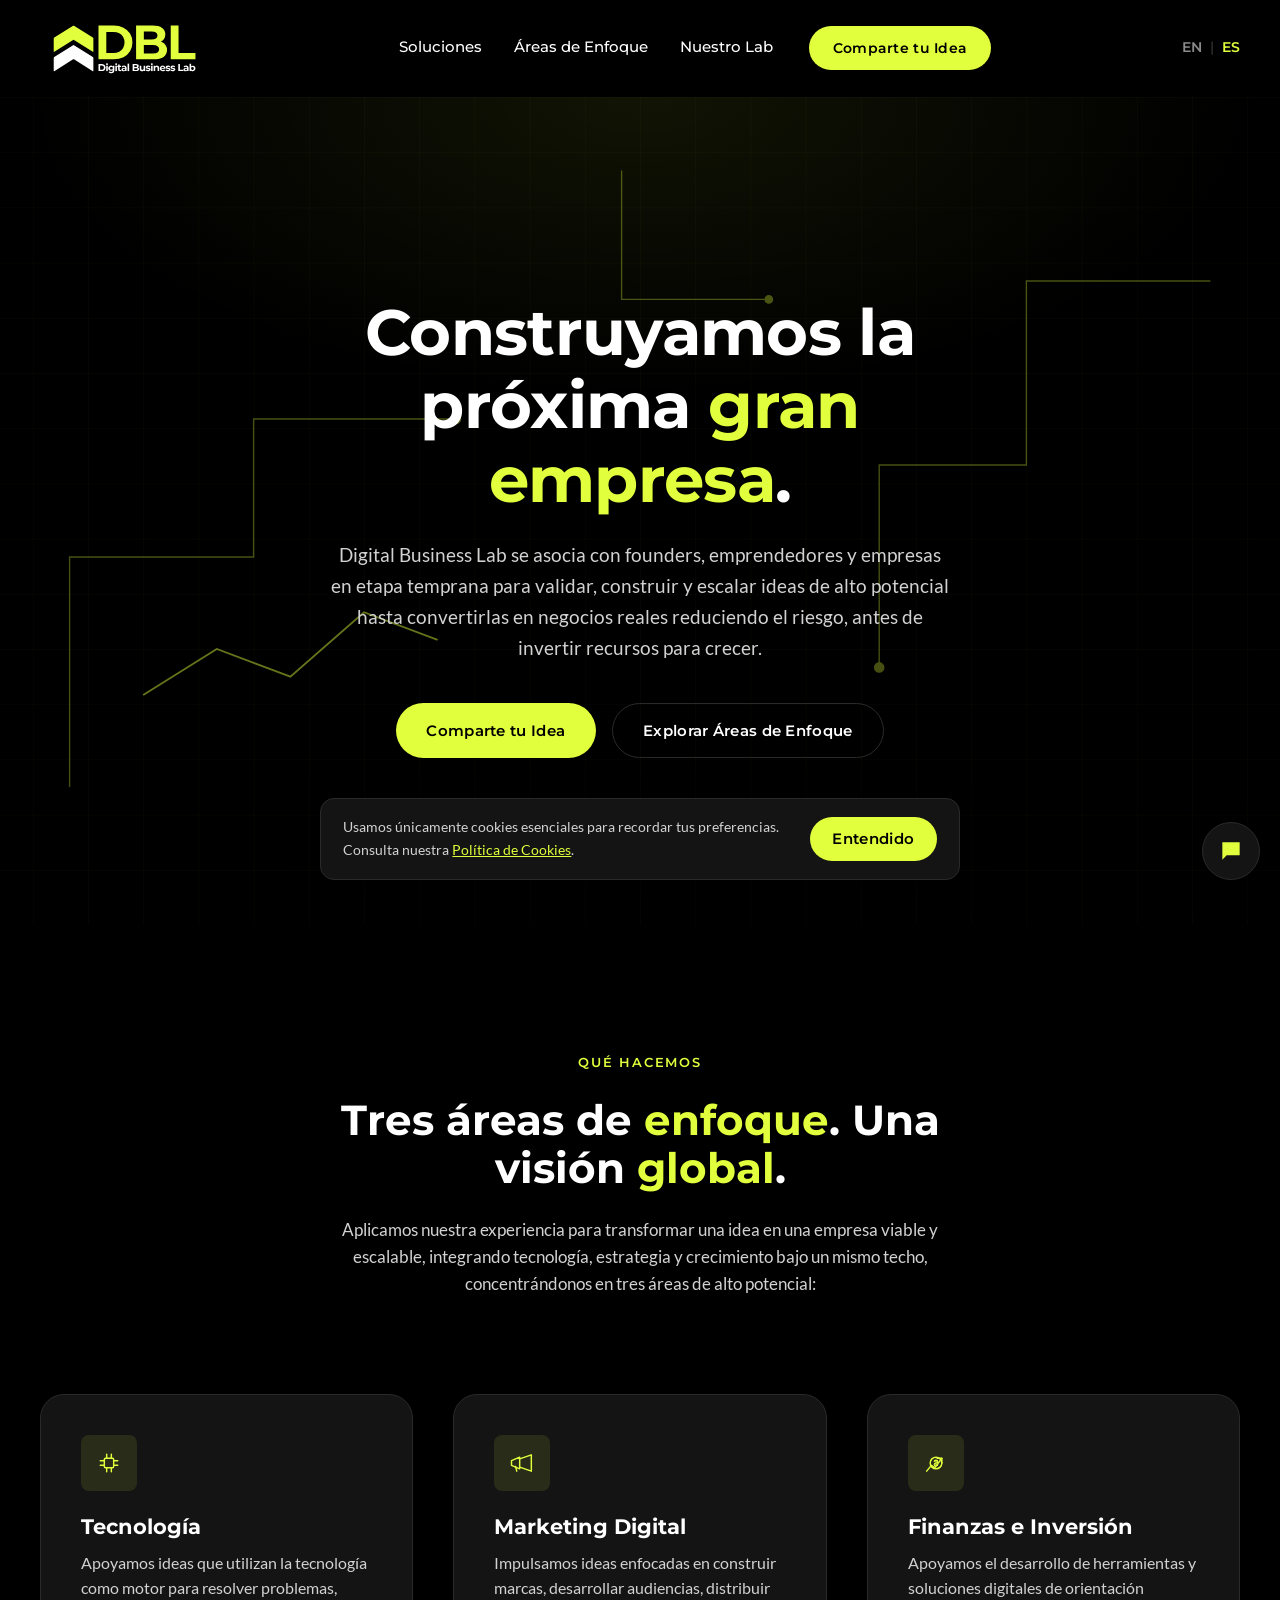
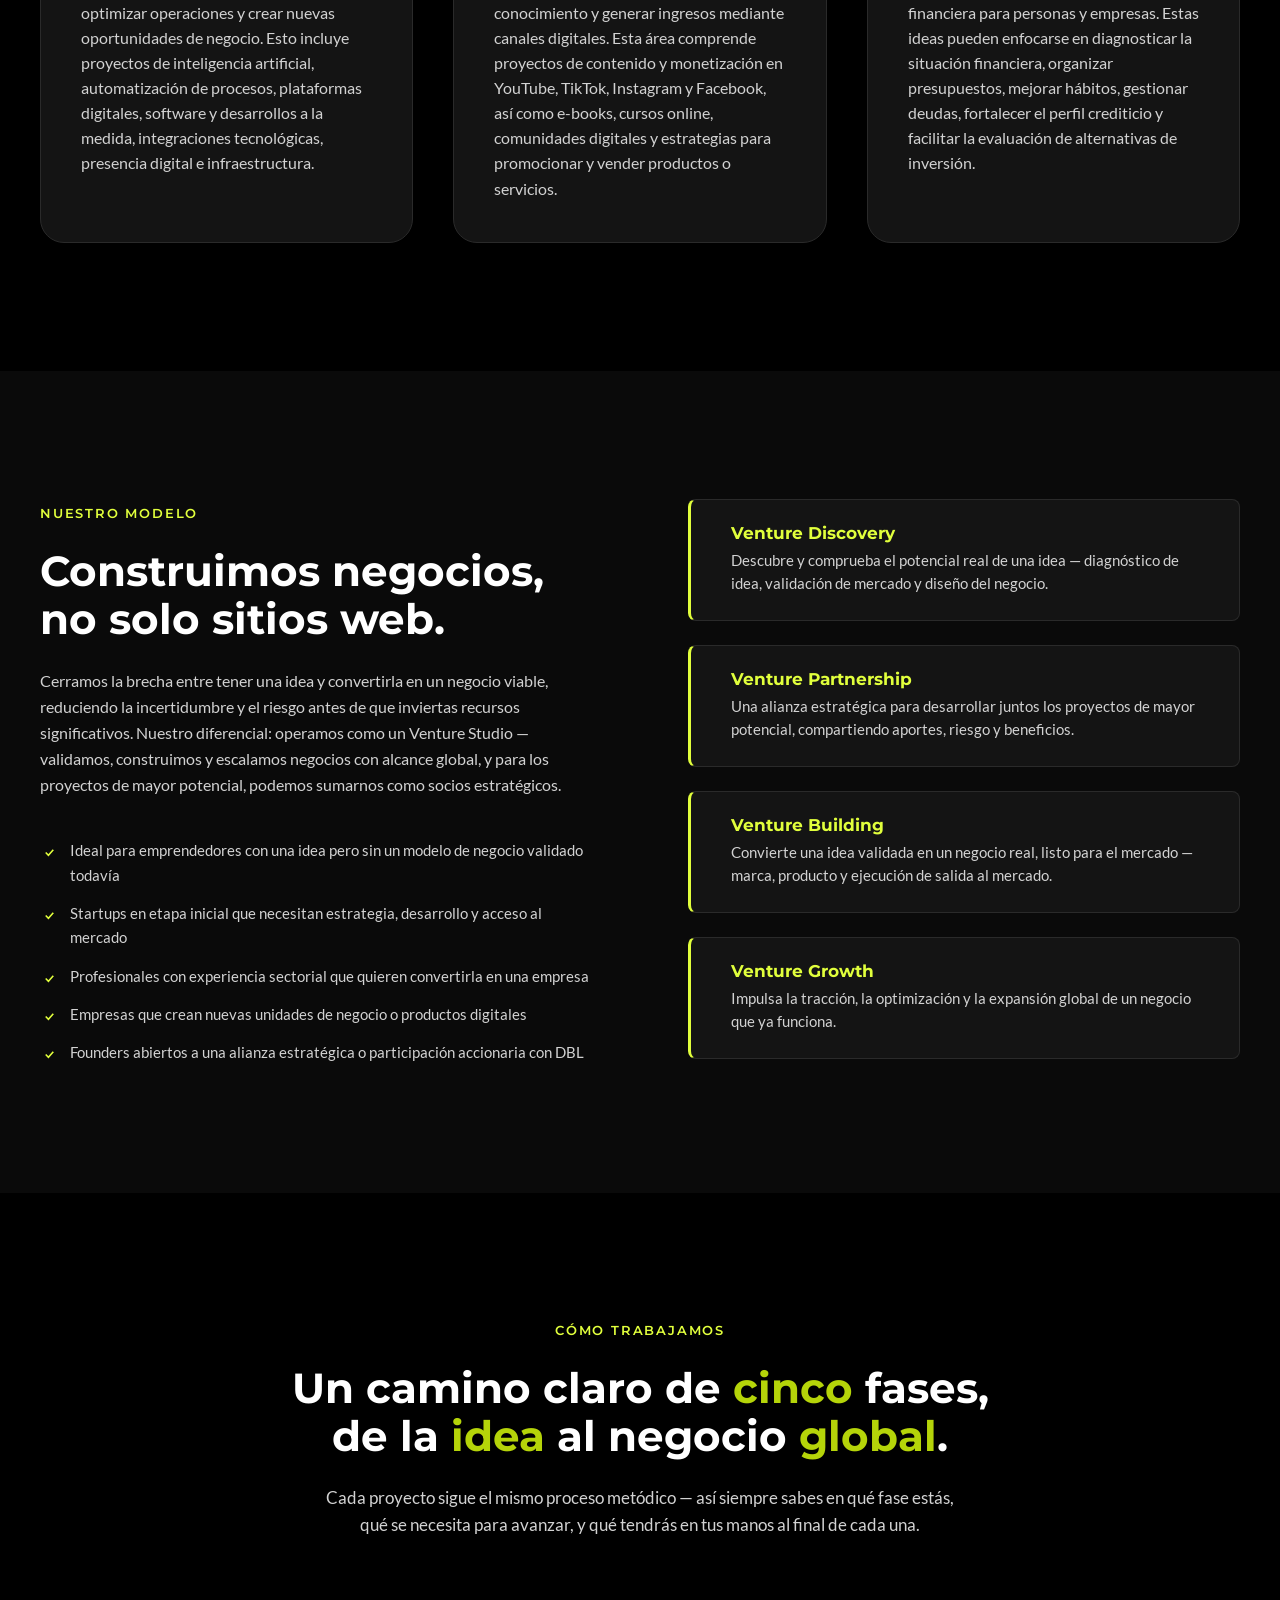
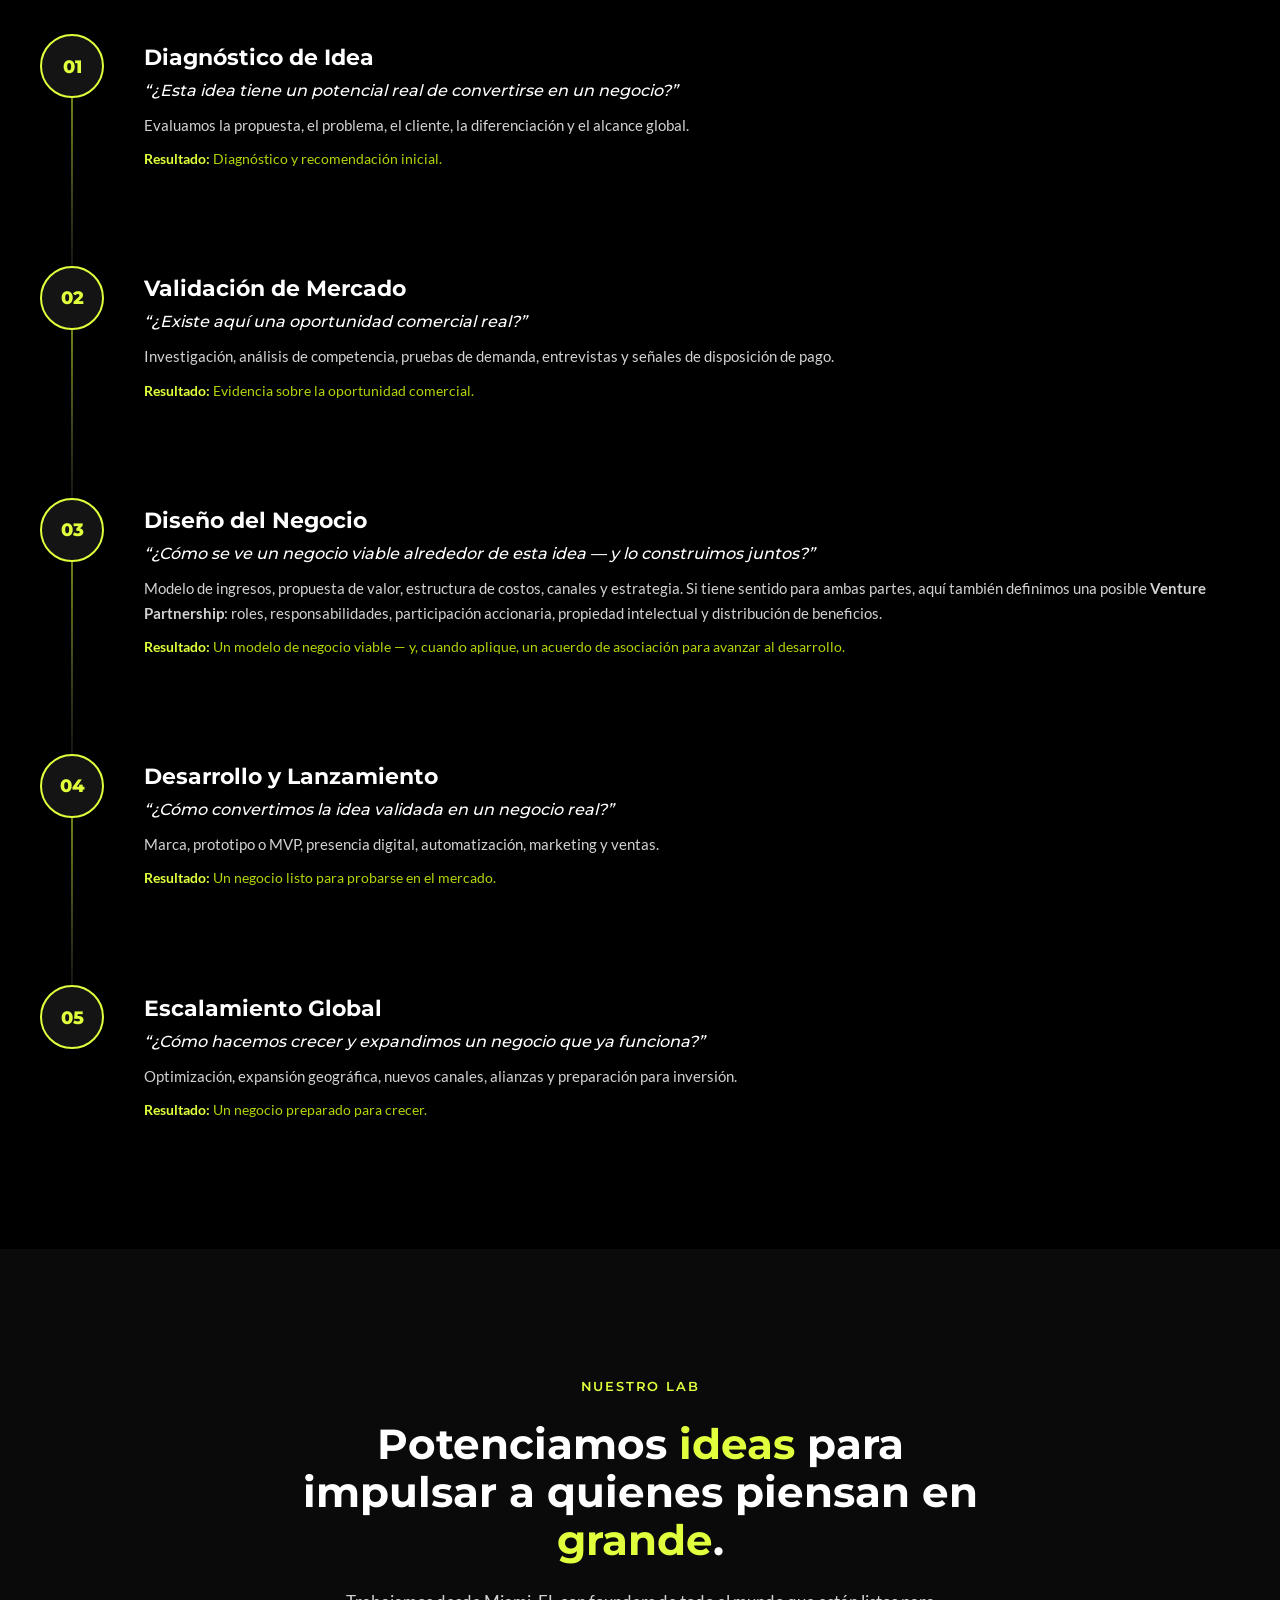
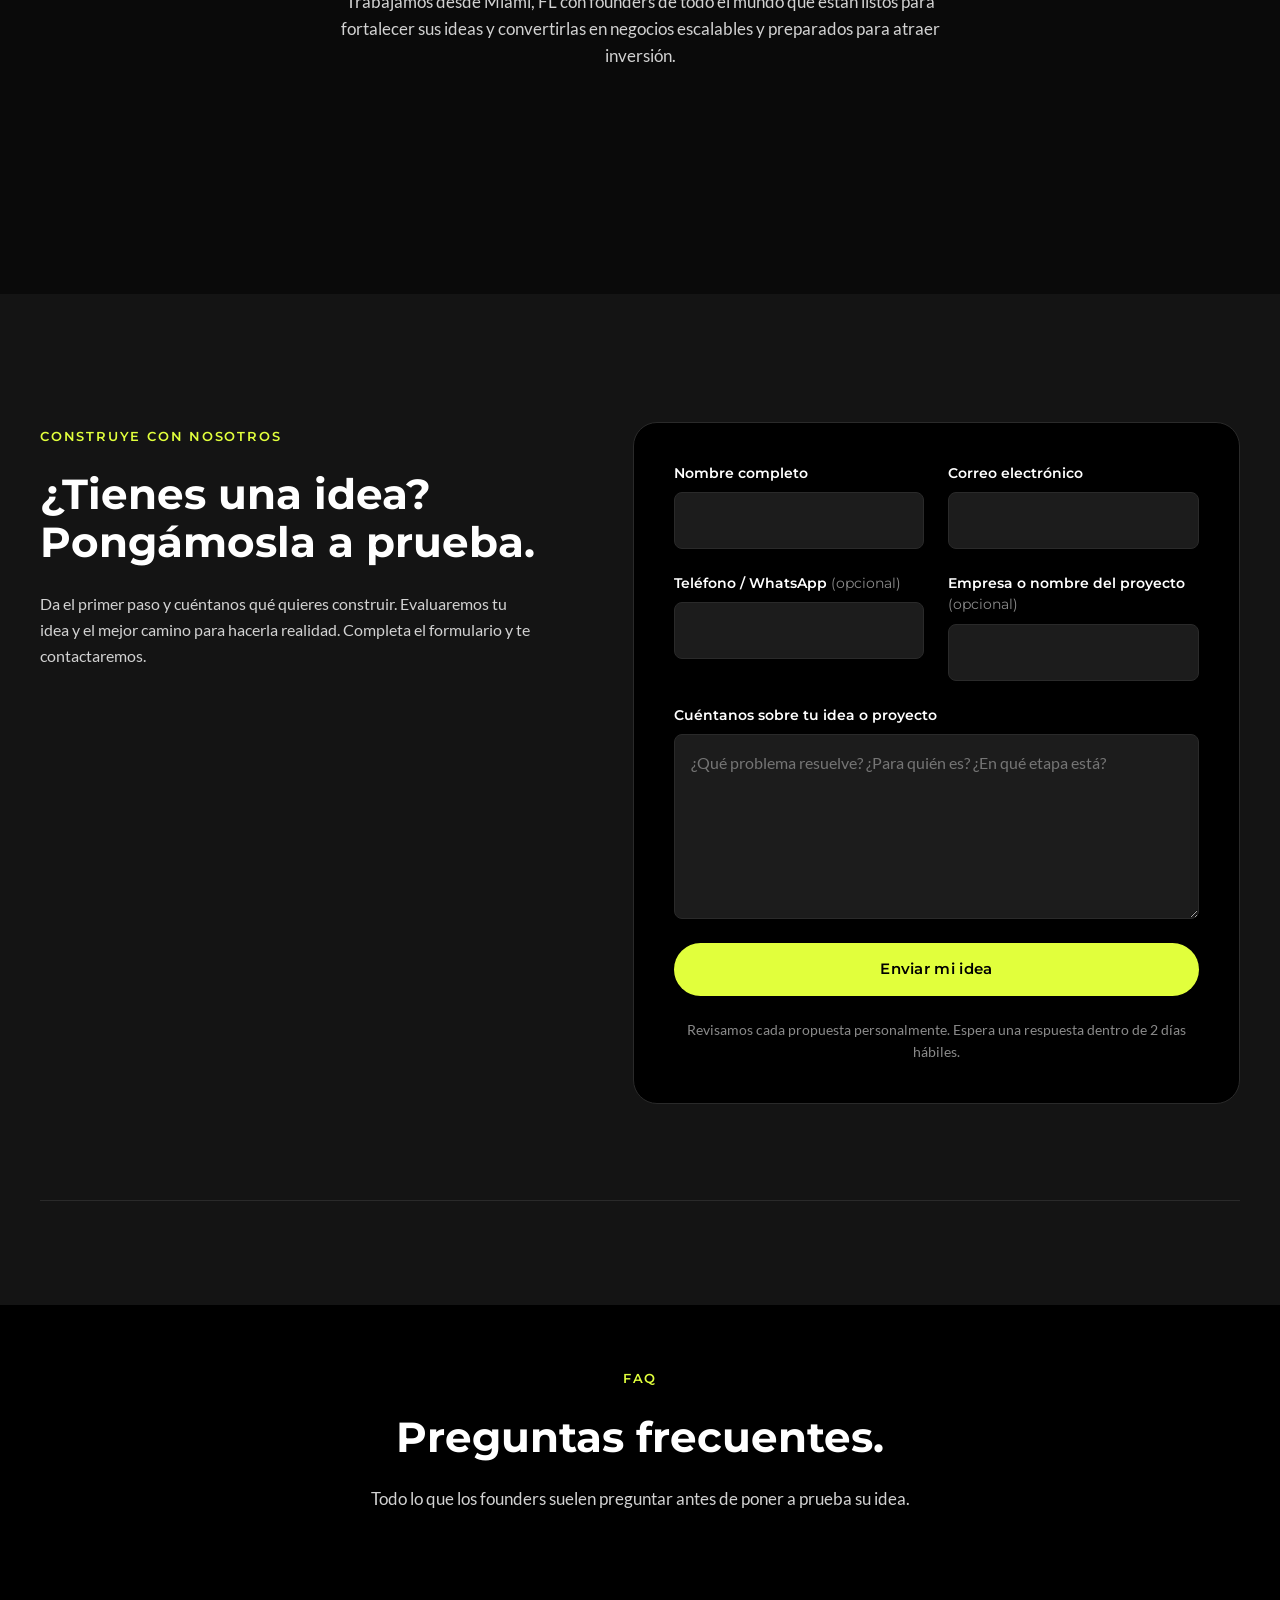
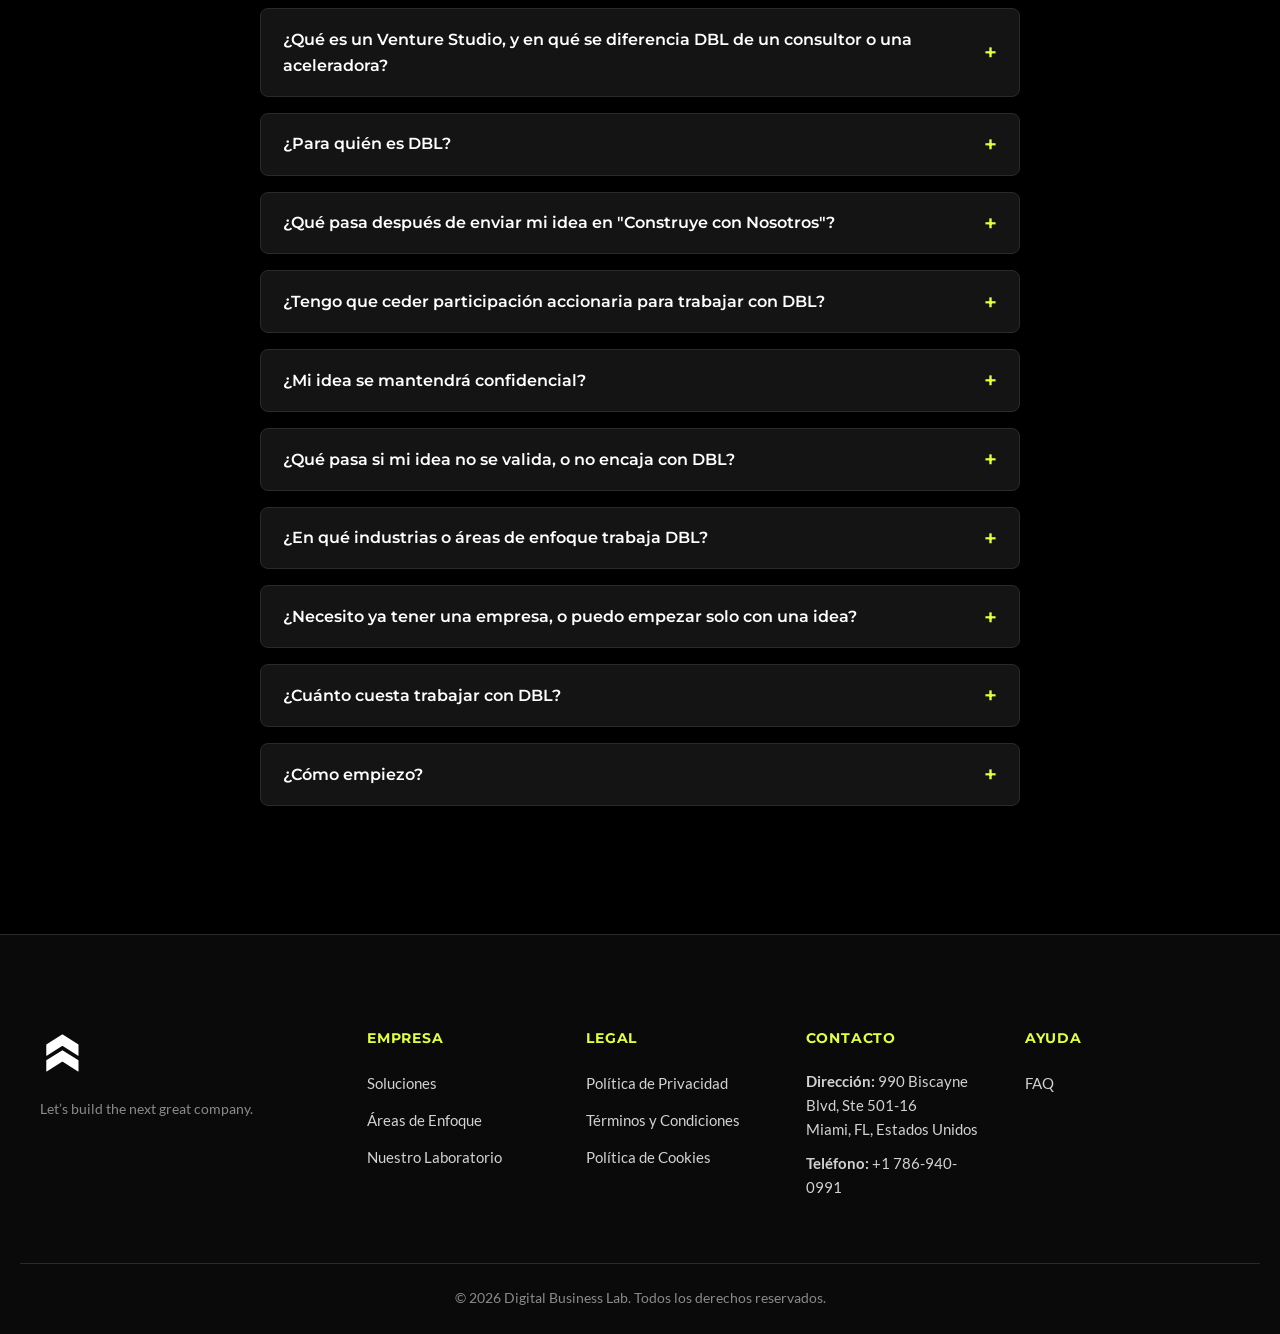
==== commit 89191bf2: "Fix bilingual mismatch, self-host brand fonts, footer logo and layout bugs - Translate the hero head" ====
--- a/es/index.html
+++ b/es/index.html
@@ -19,10 +19,6 @@
        for now rather than pointing at a placeholder domain). -->
 
   <link rel="icon" href="data:image/svg+xml,%3Csvg xmlns='http://www.w3.org/2000/svg' viewBox='0 0 100 100'%3E%3Cpath d='M50 15 L85 40 L70 40 L70 85 L30 85 L30 40 L15 40 Z' fill='%23E1FF3C'/%3E%3C/svg%3E">
-
-  <link rel="preconnect" href="https://fonts.googleapis.com">
-  <link rel="preconnect" href="https://fonts.gstatic.com" crossorigin>
-  <link href="https://fonts.googleapis.com/css2?family=Montserrat:wght@400;500;600;700;800&family=Lato:wght@300;400;700&display=swap" rel="stylesheet">
 
   <link rel="stylesheet" href="../styles.css">
   <noscript><style>.reveal { opacity: 1 !important; transform: none !important; }</style></noscript>
@@ -88,10 +84,10 @@
       </div>
 
       <div class="container hero__content reveal">
-        <h1 class="hero__title">Let&rsquo;s build the next <span class="text-accent">great company</span>.</h1>
+        <h1 class="hero__title">Construyamos la próxima <span class="text-accent">gran empresa</span>.</h1>
         <p class="hero__subtitle">
           Digital Business Lab se asocia con founders, emprendedores y empresas en etapa temprana para validar,
-          construir y escalar ideas de alto potencial hasta convertirlas en negocios reales reduciendo el riesgo
+          construir y escalar ideas de alto potencial hasta convertirlas en negocios reales reduciendo el riesgo,
           antes de invertir recursos para crecer.
         </p>
         <div class="hero__actions">
@@ -398,8 +394,8 @@
     <div class="container footer__inner">
       <div class="footer__brand">
         <svg viewBox="0 0 448.15 452.19" class="footer__logo-svg" role="img" aria-label="Digital Business Lab">
-          <path class="cls-2" d="M391.45,135.74,234,37a6.91,6.91,0,0,0-7.3,0L69.05,135.74a7.32,7.32,0,0,0-4.41,7.79V250.89a2.48,2.48,0,0,0,3.83,2L220.21,172.2a5.48,5.48,0,0,1,5.81,0l125.09,78.44a2.48,2.48,0,0,0,3.83-2V143.53A9.21,9.21,0,0,0,391.45,135.74Z"/>
-          <path class="cls-2" d="M391.45,298.13,234,199.37a6.91,6.91,0,0,0-7.3,0L69.05,298.13a9.22,9.22,0,0,0-4.41,7.79V413.28a3.12,3.12,0,0,0,4.82,2.48l125.09-78.43a6.91,6.91,0,0,1,7.3,0L391,415.76a3.12,3.12,0,0,0,4.81-2.48V305.92A9.21,9.21,0,0,0,391.45,298.13Z"/>
+          <path class="cls-2" d="M391.45,135.74,234,37a6.91,6.91,0,0,0-7.3,0L69.05,135.74a9.22,9.22,0,0,0-4.41,7.79V250.89a3.12,3.12,0,0,0,4.82,2.48L226.6,154.83a6.91,6.91,0,0,1,7.3,0L391,253.37a3.12,3.12,0,0,0,4.81-2.48V143.53A9.21,9.21,0,0,0,391.45,135.74Z"/>
+          <path class="cls-2" d="M391.45,298.13,234,199.37a6.91,6.91,0,0,0-7.3,0L69.05,298.13a9.22,9.22,0,0,0-4.41,7.79V413.28a3.12,3.12,0,0,0,4.82,2.48L226.6,317.22a6.91,6.91,0,0,1,7.3,0L391,415.76a3.12,3.12,0,0,0,4.81-2.48V305.92A9.21,9.21,0,0,0,391.45,298.13Z"/>
         </svg>
         <p class="footer__tagline">Let&rsquo;s build the next great company.</p>
       </div>
@@ -414,13 +410,6 @@
       </div>
 
       <div class="footer__col">
-        <h4>Ayuda</h4>
-        <ul>
-          <li><a href="#faq">FAQ</a></li>
-        </ul>
-      </div>
-
-      <div class="footer__col">
         <h4>Legal</h4>
         <ul>
           <li><a href="privacy-policy.html">Política de Privacidad</a></li>
@@ -434,6 +423,13 @@
         <ul class="footer__contact">
           <li><strong>Dirección:</strong> 990 Biscayne Blvd, Ste 501-16<br>Miami, FL, Estados Unidos</li>
           <li><strong>Teléfono:</strong> <a href="https://wa.me/17869400991" target="_blank" rel="noopener">+1 786-940-0991</a></li>
+        </ul>
+      </div>
+
+      <div class="footer__col">
+        <h4>Ayuda</h4>
+        <ul>
+          <li><a href="#faq">FAQ</a></li>
         </ul>
       </div>
     </div>
--- a/styles.css
+++ b/styles.css
@@ -1,3 +1,71 @@
+/* =========================================================
+   DIGITAL BUSINESS LAB — Brand fonts (self-hosted, see
+   Assets/Branding/TIPOGRAFIA in the repo for the source files)
+   ========================================================= */
+@font-face {
+  font-family: 'Montserrat';
+  src: url('assets/fonts/montserrat/Montserrat-Regular.woff2') format('woff2');
+  font-weight: 400;
+  font-style: normal;
+  font-display: swap;
+}
+@font-face {
+  font-family: 'Montserrat';
+  src: url('assets/fonts/montserrat/Montserrat-Medium.woff2') format('woff2');
+  font-weight: 500;
+  font-style: normal;
+  font-display: swap;
+}
+@font-face {
+  font-family: 'Montserrat';
+  src: url('assets/fonts/montserrat/Montserrat-SemiBold.woff2') format('woff2');
+  font-weight: 600;
+  font-style: normal;
+  font-display: swap;
+}
+@font-face {
+  font-family: 'Montserrat';
+  src: url('assets/fonts/montserrat/Montserrat-Bold.woff2') format('woff2');
+  font-weight: 700;
+  font-style: normal;
+  font-display: swap;
+}
+@font-face {
+  font-family: 'Montserrat';
+  src: url('assets/fonts/montserrat/Montserrat-ExtraBold.woff2') format('woff2');
+  font-weight: 800;
+  font-style: normal;
+  font-display: swap;
+}
+@font-face {
+  font-family: 'Lato';
+  src: url('assets/fonts/lato/Lato-Light.woff2') format('woff2');
+  font-weight: 300;
+  font-style: normal;
+  font-display: swap;
+}
+@font-face {
+  font-family: 'Lato';
+  src: url('assets/fonts/lato/Lato-Regular.woff2') format('woff2');
+  font-weight: 400;
+  font-style: normal;
+  font-display: swap;
+}
+@font-face {
+  font-family: 'Lato';
+  src: url('assets/fonts/lato/Lato-Italic.woff2') format('woff2');
+  font-weight: 400;
+  font-style: italic;
+  font-display: swap;
+}
+@font-face {
+  font-family: 'Lato';
+  src: url('assets/fonts/lato/Lato-Bold.woff2') format('woff2');
+  font-weight: 700;
+  font-style: normal;
+  font-display: swap;
+}
+
 /* =========================================================
    DIGITAL BUSINESS LAB — Design Tokens
    ========================================================= */
@@ -201,7 +269,7 @@
 .navbar__logo-svg { height: 68px; width: auto; }
 
 /* DBL original imagotipo colors (from brand SVG) */
-.cls-1 { fill: #D6FF00; }
+.cls-1 { fill: var(--color-accent); }
 .cls-2 { fill: var(--color-white); }
 
 .navbar__nav {
@@ -327,6 +395,12 @@
 }
 .section--alt { background: var(--color-bg-alt); }
 .section--dark { background: var(--color-surface); }
+
+/* Build With Us sits directly above FAQ with no visual break between them
+   (same dark tone family), so the usual double section padding reads as an
+   empty gap — tighten just this boundary. */
+#build-with-us { padding-bottom: var(--space-xl); }
+#faq { padding-top: var(--space-xl); }
 
 .section__title {
   font-size: clamp(1.75rem, 3.4vw, 2.6rem);
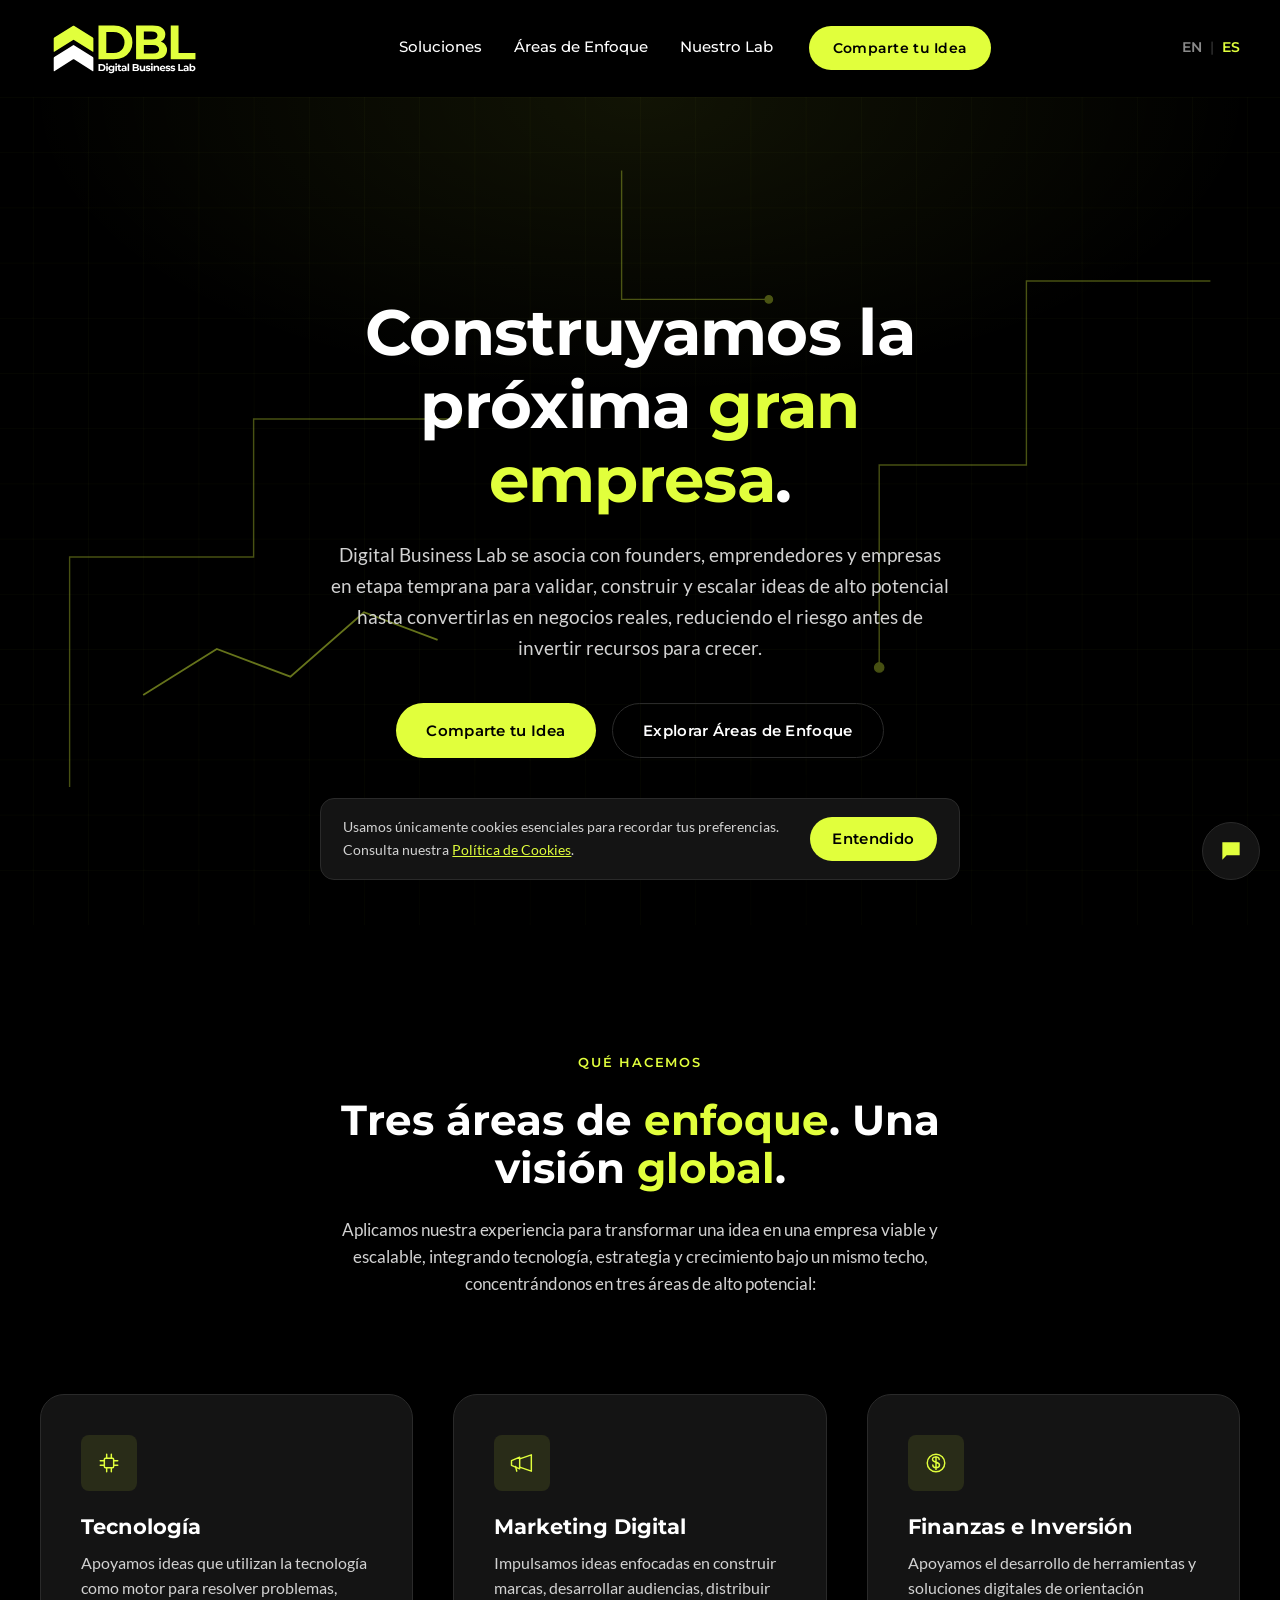
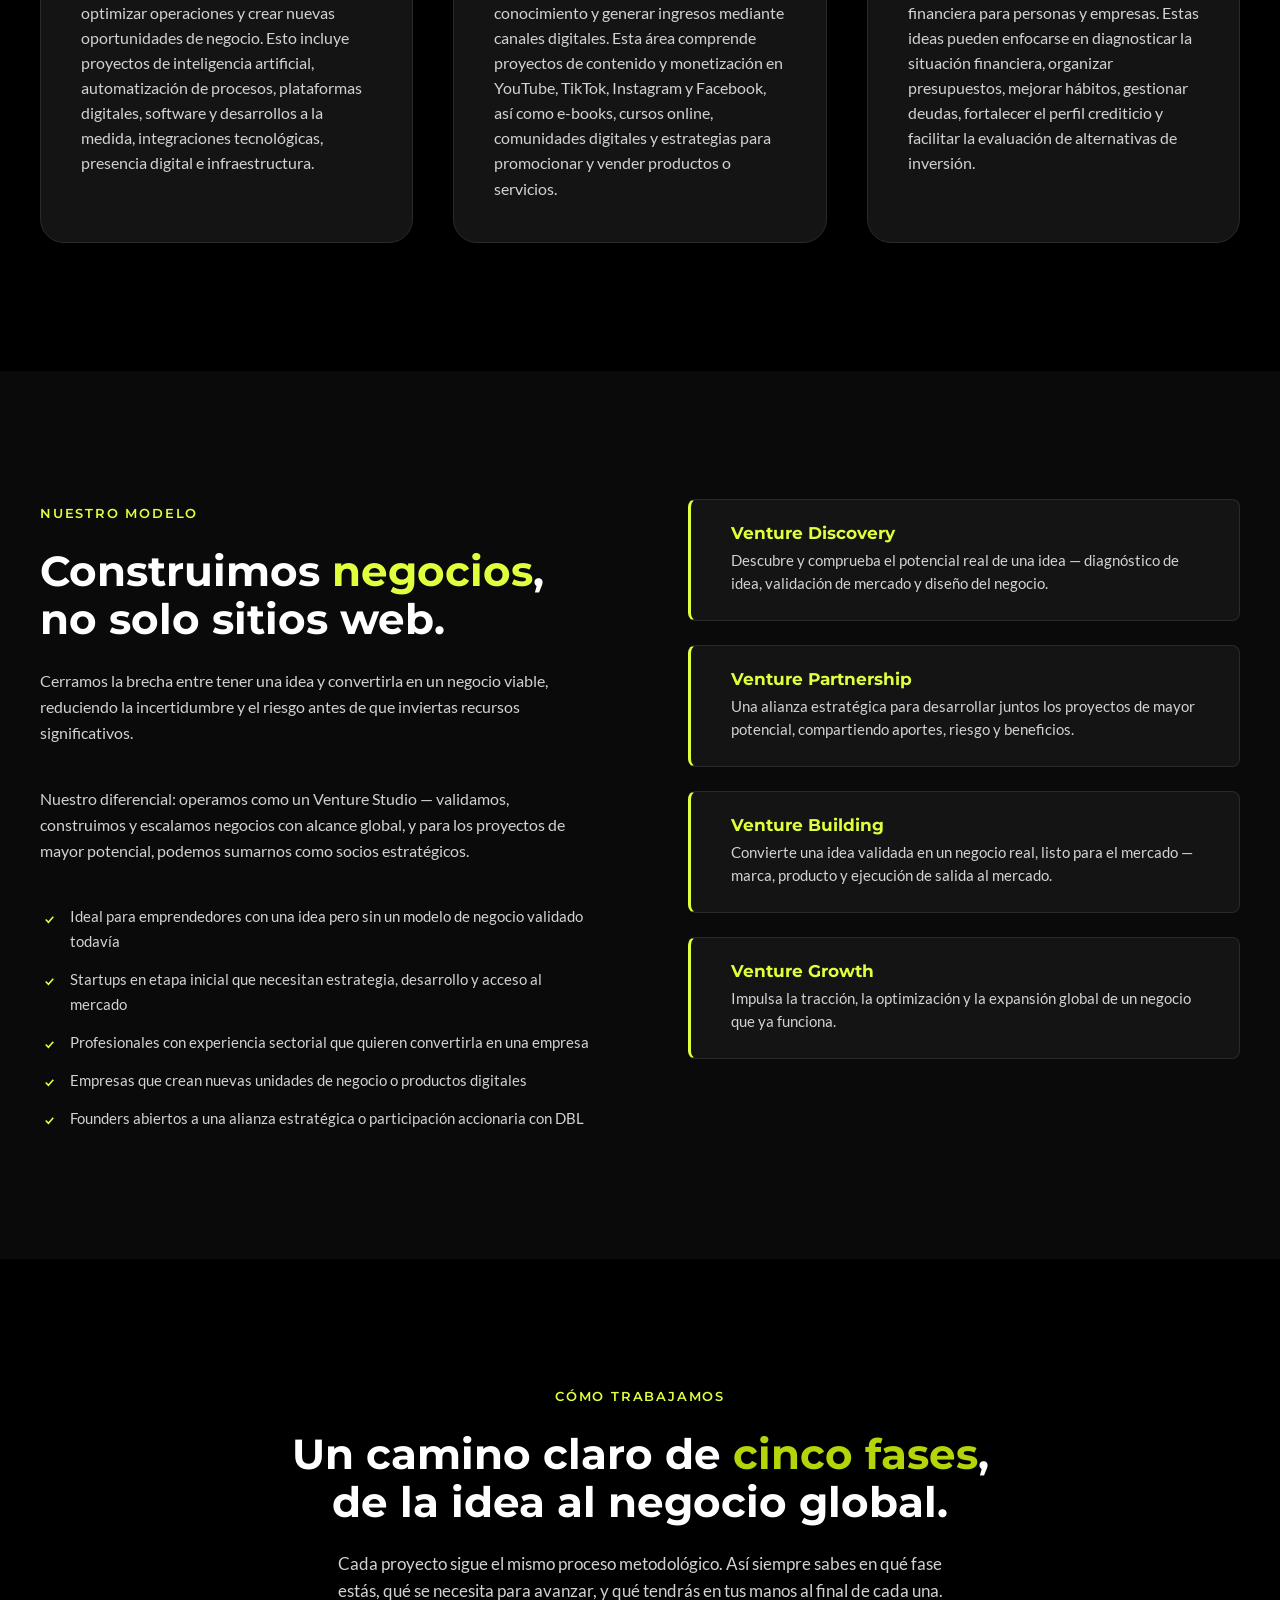
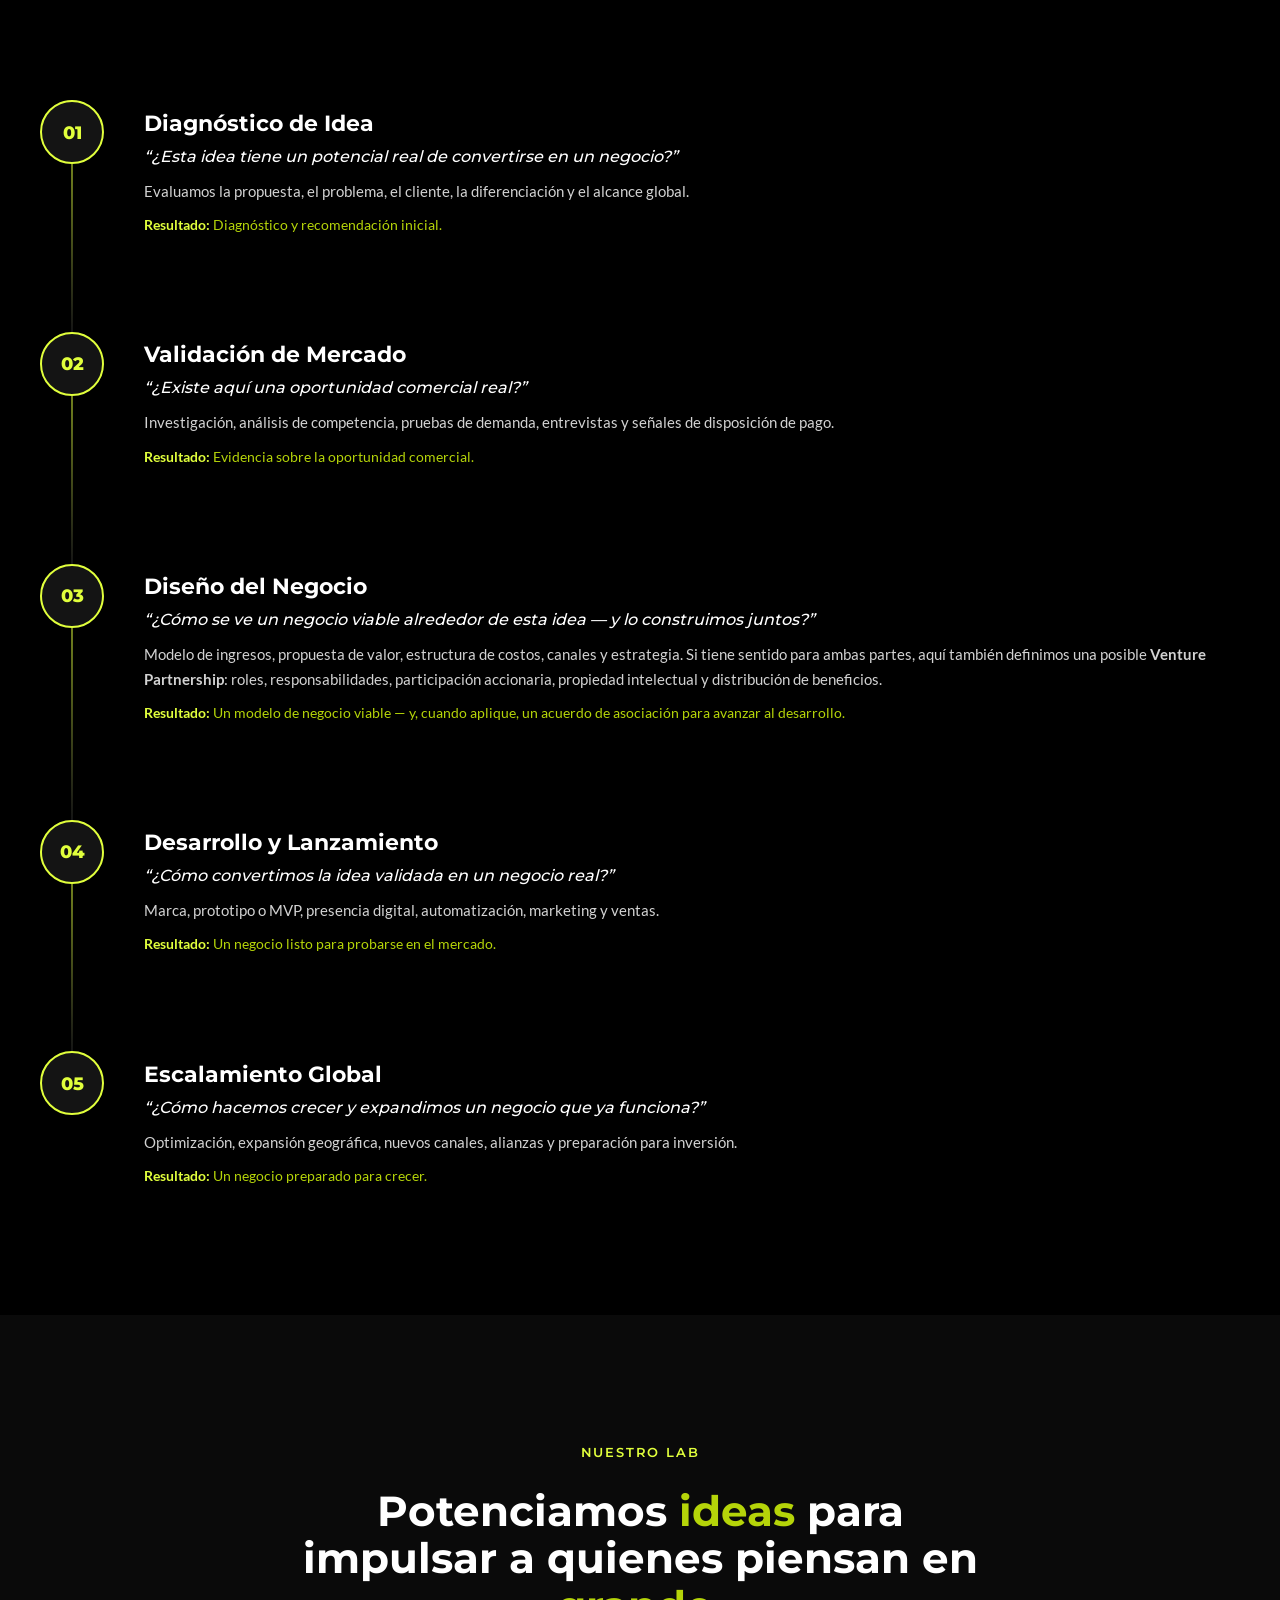
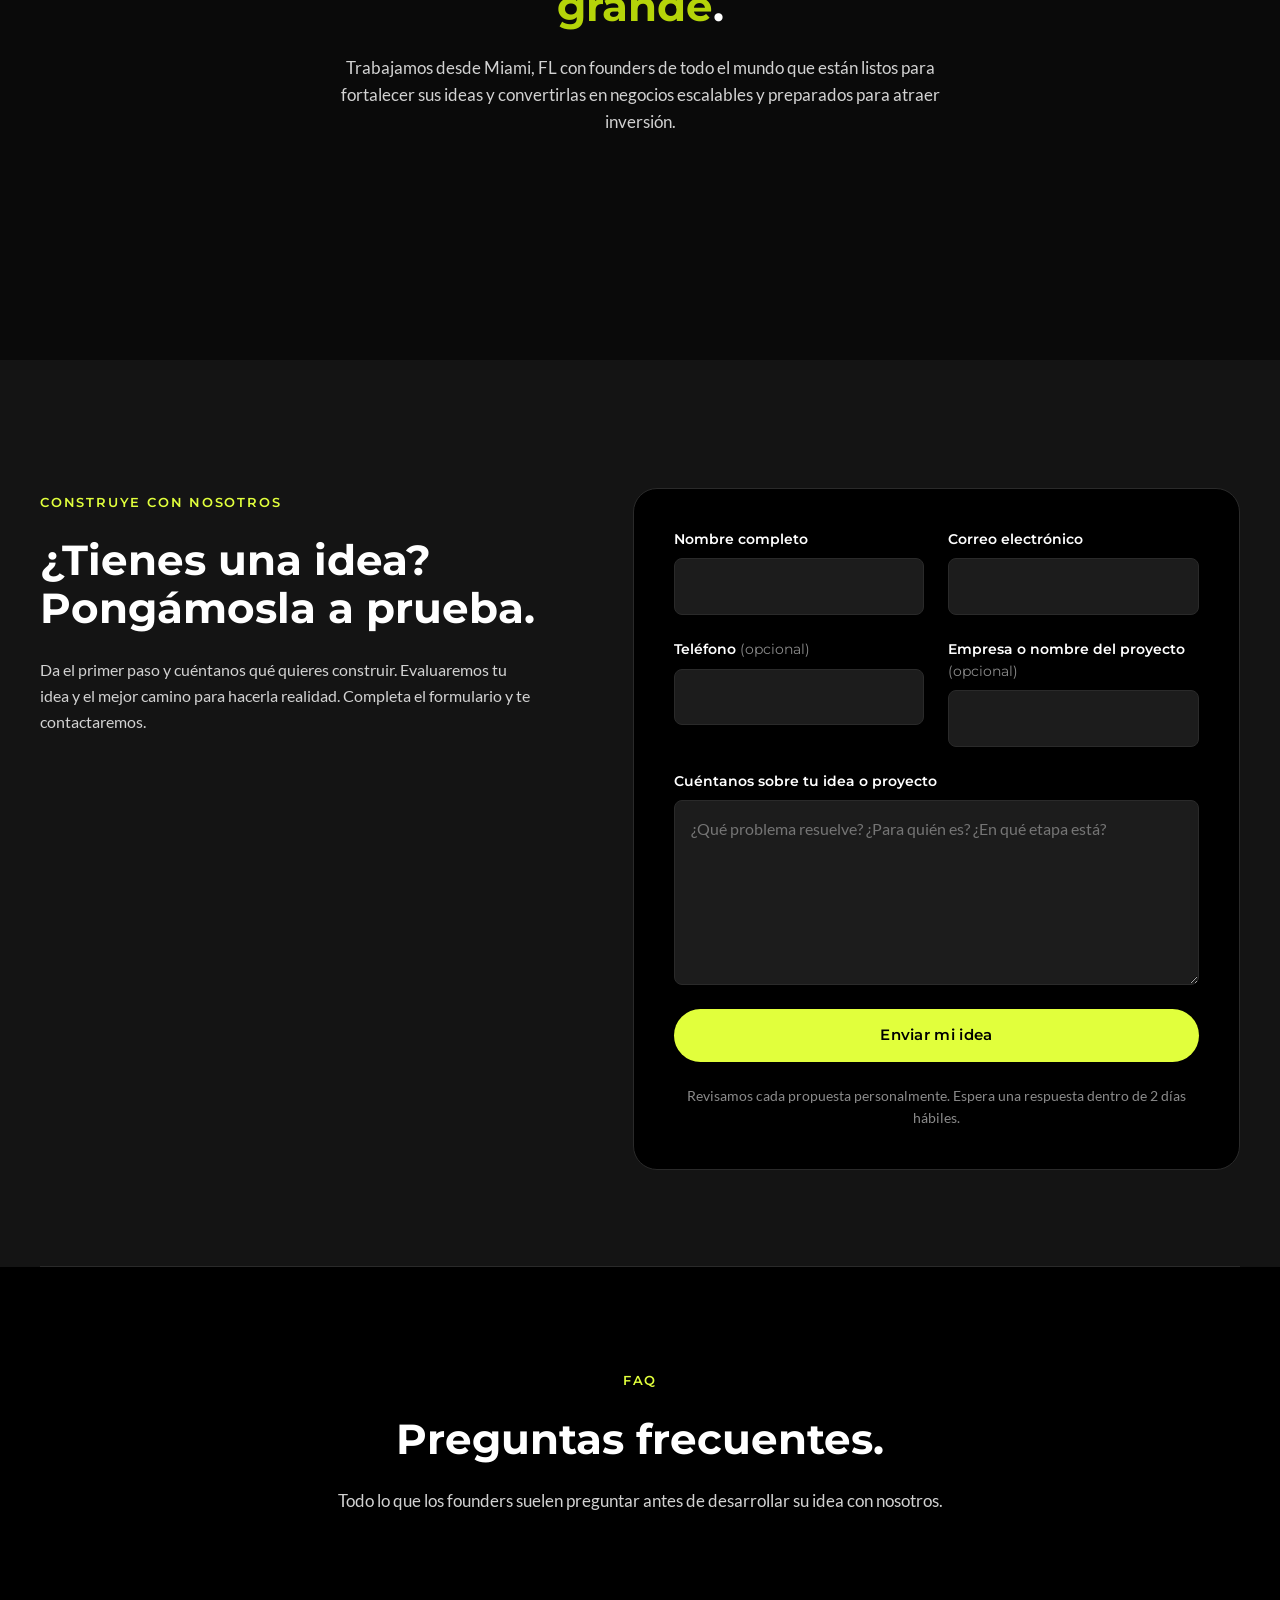
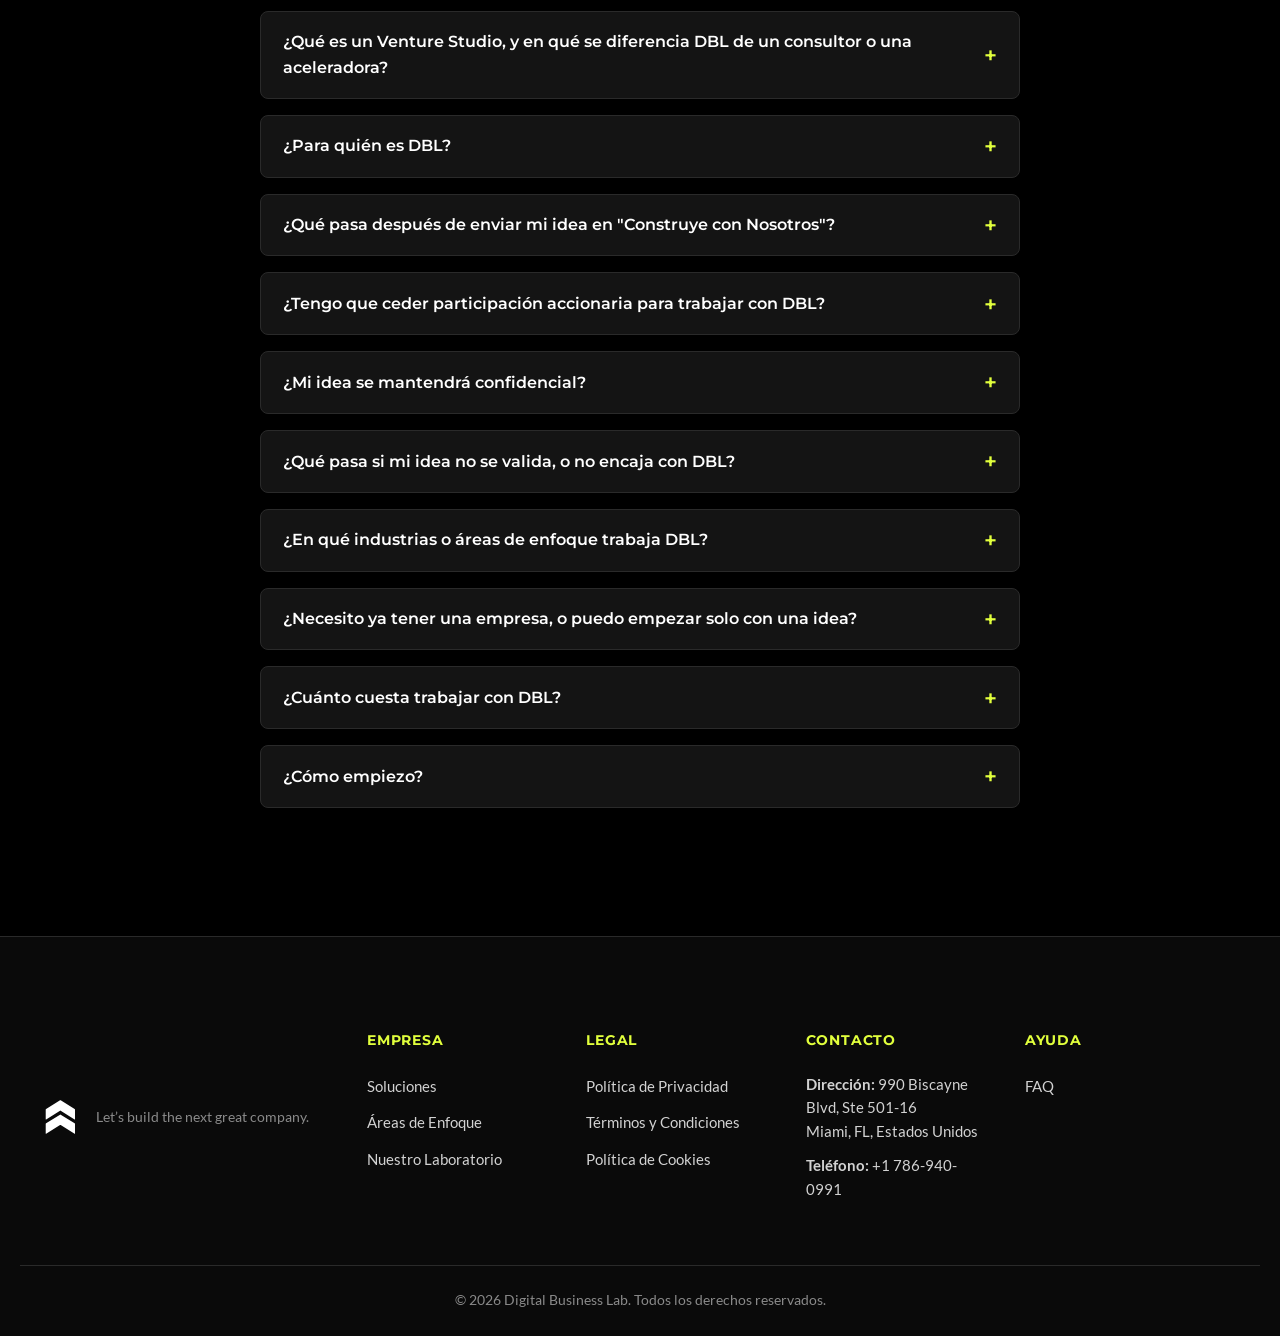
==== commit f805ffec: "Apply second Notion change request: copy, color, layout and legal-content fixes - Translate remainin" ====
--- a/es/index.html
+++ b/es/index.html
@@ -87,7 +87,7 @@
         <h1 class="hero__title">Construyamos la próxima <span class="text-accent">gran empresa</span>.</h1>
         <p class="hero__subtitle">
           Digital Business Lab se asocia con founders, emprendedores y empresas en etapa temprana para validar,
-          construir y escalar ideas de alto potencial hasta convertirlas en negocios reales reduciendo el riesgo,
+          construir y escalar ideas de alto potencial hasta convertirlas en negocios reales, reduciendo el riesgo
           antes de invertir recursos para crecer.
         </p>
         <div class="hero__actions">
@@ -137,7 +137,7 @@
 
           <article class="card reveal">
             <div class="card__icon" aria-hidden="true">
-              <svg viewBox="0 0 48 48" fill="none"><circle cx="24" cy="24" r="10" stroke="var(--color-accent)" stroke-width="2.5"/><path d="M24 19v10M21 21.5c0-1.4 1.3-2.5 3-2.5s3 1.1 3 2.5-1.3 2.5-3 2.5-3 1.1-3 2.5 1.3 2.5 3 2.5 3-1.1 3-2.5" stroke="var(--color-accent)" stroke-width="2" stroke-linecap="round"/><path d="M8 38 L16 28 L22 32 L34 16" stroke="var(--color-accent)" stroke-width="2.5" stroke-linecap="round" stroke-linejoin="round"/><path d="M26 16 H34 V24" stroke="var(--color-accent)" stroke-width="2.5" stroke-linecap="round" stroke-linejoin="round"/></svg>
+              <svg viewBox="0 0 48 48" fill="none"><circle cx="24" cy="24" r="15" stroke="var(--color-accent)" stroke-width="2.5"/><path d="M24 13v22M29.5 18c0-2.7-2.6-4.5-5.5-4.5-3.3 0-6 1.9-6 4.6 0 2.7 2.6 3.7 6 4.6 3.5.9 6 1.9 6 4.7 0 2.7-2.7 4.6-6 4.6-2.9 0-5.5-1.8-5.5-4.5" stroke="var(--color-accent)" stroke-width="2.5" stroke-linecap="round" stroke-linejoin="round"/></svg>
             </div>
             <h3 class="card__title">Finanzas e Inversión</h3>
             <p class="card__text">
@@ -157,12 +157,15 @@
         <div class="split">
           <div class="split__col reveal">
             <p class="eyebrow">Nuestro Modelo</p>
-            <h2 class="section__title section__title--left">Construimos negocios, no solo sitios web.</h2>
+            <h2 class="section__title section__title--left">Construimos <span class="text-accent">negocios</span>, no solo sitios web.</h2>
             <p class="split__text">
               Cerramos la brecha entre tener una idea y convertirla en un negocio viable, reduciendo la
-              incertidumbre y el riesgo antes de que inviertas recursos significativos. Nuestro diferencial:
-              operamos como un Venture Studio — validamos, construimos y escalamos negocios con alcance
-              global, y para los proyectos de mayor potencial, podemos sumarnos como socios estratégicos.
+              incertidumbre y el riesgo antes de que inviertas recursos significativos.
+            </p>
+            <p class="split__text">
+              Nuestro diferencial: operamos como un Venture Studio — validamos, construimos y escalamos
+              negocios con alcance global, y para los proyectos de mayor potencial, podemos sumarnos como
+              socios estratégicos.
             </p>
             <ul class="checklist">
               <li>Ideal para emprendedores con una idea pero sin un modelo de negocio validado todavía</li>
@@ -201,9 +204,9 @@
     <section class="section" id="process">
       <div class="container">
         <p class="eyebrow eyebrow--center">Cómo Trabajamos</p>
-        <h2 class="section__title reveal">Un camino claro de <span class="text-olive">cinco</span> fases, de la <span class="text-olive">idea</span> al negocio <span class="text-olive">global</span>.</h2>
+        <h2 class="section__title reveal">Un camino claro de <span class="text-olive">cinco fases</span>, de la idea al negocio global.</h2>
         <p class="section__lead reveal">
-          Cada proyecto sigue el mismo proceso metódico — así siempre sabes en qué fase estás, qué se necesita
+          Cada proyecto sigue el mismo proceso metodológico. Así siempre sabes en qué fase estás, qué se necesita
           para avanzar, y qué tendrás en tus manos al final de cada una.
         </p>
 
@@ -265,7 +268,7 @@
     <section class="section section--alt" id="about">
       <div class="container">
         <p class="eyebrow eyebrow--center">Nuestro Lab</p>
-        <h2 class="section__title reveal">Potenciamos <span class="text-accent">ideas</span> para impulsar a quienes piensan en <span class="text-accent">grande</span>.</h2>
+        <h2 class="section__title reveal">Potenciamos <span class="text-olive">ideas</span> para impulsar a quienes piensan en <span class="text-olive">grande</span>.</h2>
         <p class="section__lead reveal">
           Trabajamos desde Miami, FL con founders de todo el mundo que están listos para fortalecer sus ideas y
           convertirlas en negocios escalables y preparados para atraer inversión.
@@ -316,7 +319,7 @@
             </div>
             <div class="form-row">
               <div class="form-field">
-                <label for="phone">Teléfono / WhatsApp <span class="optional">(opcional)</span></label>
+                <label for="phone">Teléfono <span class="optional">(opcional)</span></label>
                 <input type="tel" id="phone" name="phone" autocomplete="tel">
               </div>
               <div class="form-field">
@@ -340,7 +343,7 @@
       <div class="container">
         <p class="eyebrow eyebrow--center">FAQ</p>
         <h2 class="section__title reveal">Preguntas frecuentes.</h2>
-        <p class="section__lead reveal">Todo lo que los founders suelen preguntar antes de poner a prueba su idea.</p>
+        <p class="section__lead reveal">Todo lo que los founders suelen preguntar antes de desarrollar su idea con nosotros.</p>
 
         <div class="faq-list reveal">
           <details class="faq-item">
@@ -446,7 +449,7 @@
   <div class="chat-widget">
     <div class="chat-popover" id="chatPopover" role="status" hidden>
       <p><strong>Chat</strong> — Próximamente.</p>
-      <p>Mientras tanto, escríbenos por WhatsApp: <a href="https://wa.me/17869400991" target="_blank" rel="noopener">+1 786-940-0991</a></p>
+      <p>Mientras tanto, llámanos al: <a href="https://wa.me/17869400991" target="_blank" rel="noopener">+1 786-940-0991</a></p>
     </div>
     <button type="button" class="chat-toggle" id="chatToggle" aria-expanded="false" aria-controls="chatPopover" aria-label="Chatea con nosotros">
       <svg viewBox="0 0 24 24" fill="none" aria-hidden="true">
--- a/styles.css
+++ b/styles.css
@@ -399,7 +399,7 @@
 /* Build With Us sits directly above FAQ with no visual break between them
    (same dark tone family), so the usual double section padding reads as an
    empty gap — tighten just this boundary. */
-#build-with-us { padding-bottom: var(--space-xl); }
+#build-with-us { padding-bottom: 0; }
 #faq { padding-top: var(--space-xl); }
 
 .section__title {
@@ -691,6 +691,37 @@
 }
 
 .legal__body a { color: var(--color-accent); text-decoration: underline; }
+
+.legal__body strong { color: var(--color-white); }
+
+.legal__body ul {
+  color: var(--color-text-muted);
+  font-size: 0.96rem;
+  line-height: 1.7;
+  margin: 0 0 0.75rem 1.25rem;
+  padding: 0;
+}
+.legal__body li { margin-bottom: 0.35rem; }
+
+.legal__body table {
+  width: 100%;
+  border-collapse: collapse;
+  margin: 0.5rem 0 1rem;
+  font-size: 0.85rem;
+  color: var(--color-text-muted);
+}
+.legal__body th,
+.legal__body td {
+  border: 1px solid var(--color-border);
+  padding: 0.5rem 0.65rem;
+  text-align: left;
+  vertical-align: top;
+}
+.legal__body th {
+  color: var(--color-white);
+  font-family: var(--font-heading);
+  font-weight: 600;
+}
 
 .legal__disclaimer {
   margin-top: var(--space-lg);
@@ -800,8 +831,13 @@
   padding-bottom: var(--space-xl);
 }
 
-.footer__logo-svg { height: 44px; width: auto; margin-bottom: var(--space-sm); }
-.footer__tagline { color: var(--color-text-faint); font-size: 0.9rem; line-height: 1.7; }
+.footer__brand {
+  display: flex;
+  align-items: center;
+  gap: var(--space-sm);
+}
+.footer__logo-svg { height: 40px; width: auto; flex-shrink: 0; }
+.footer__tagline { color: var(--color-text-faint); font-size: 0.9rem; line-height: 1.4; }
 
 .footer__col h4 {
   font-size: 0.85rem;
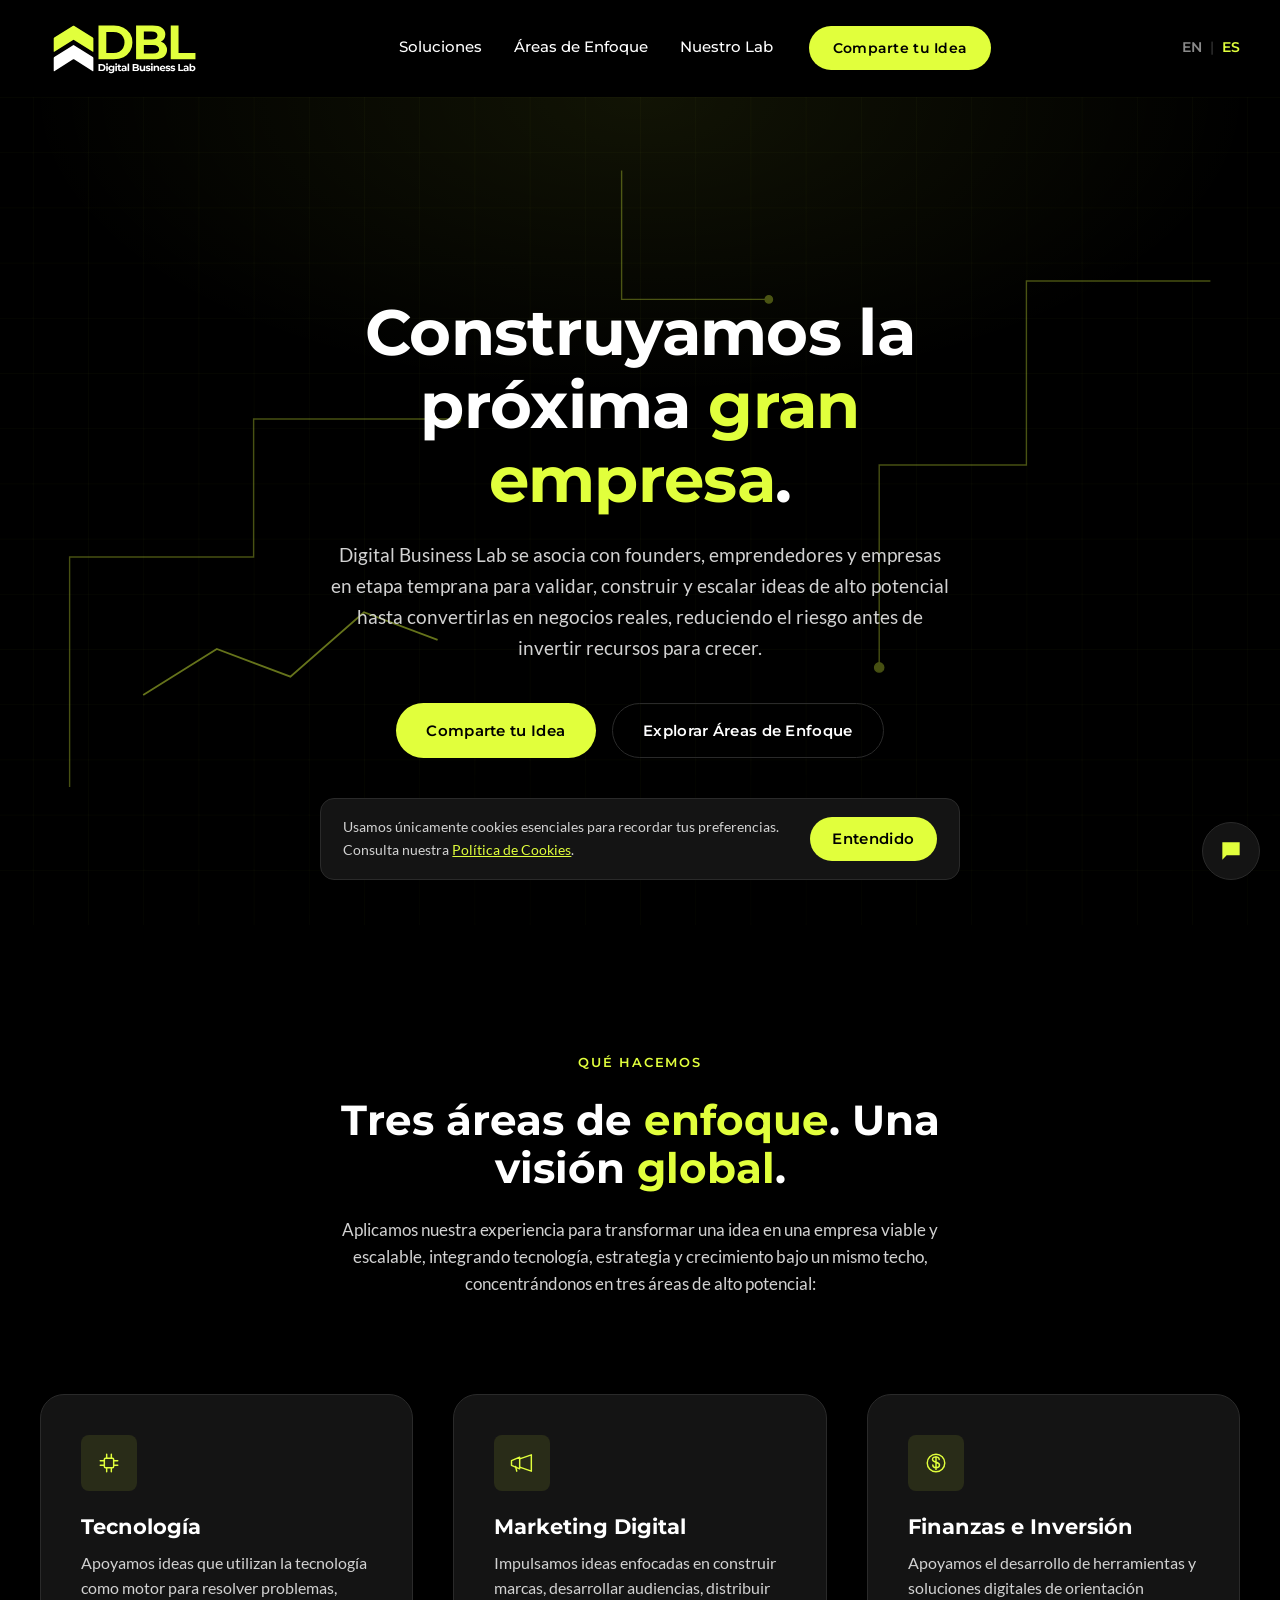
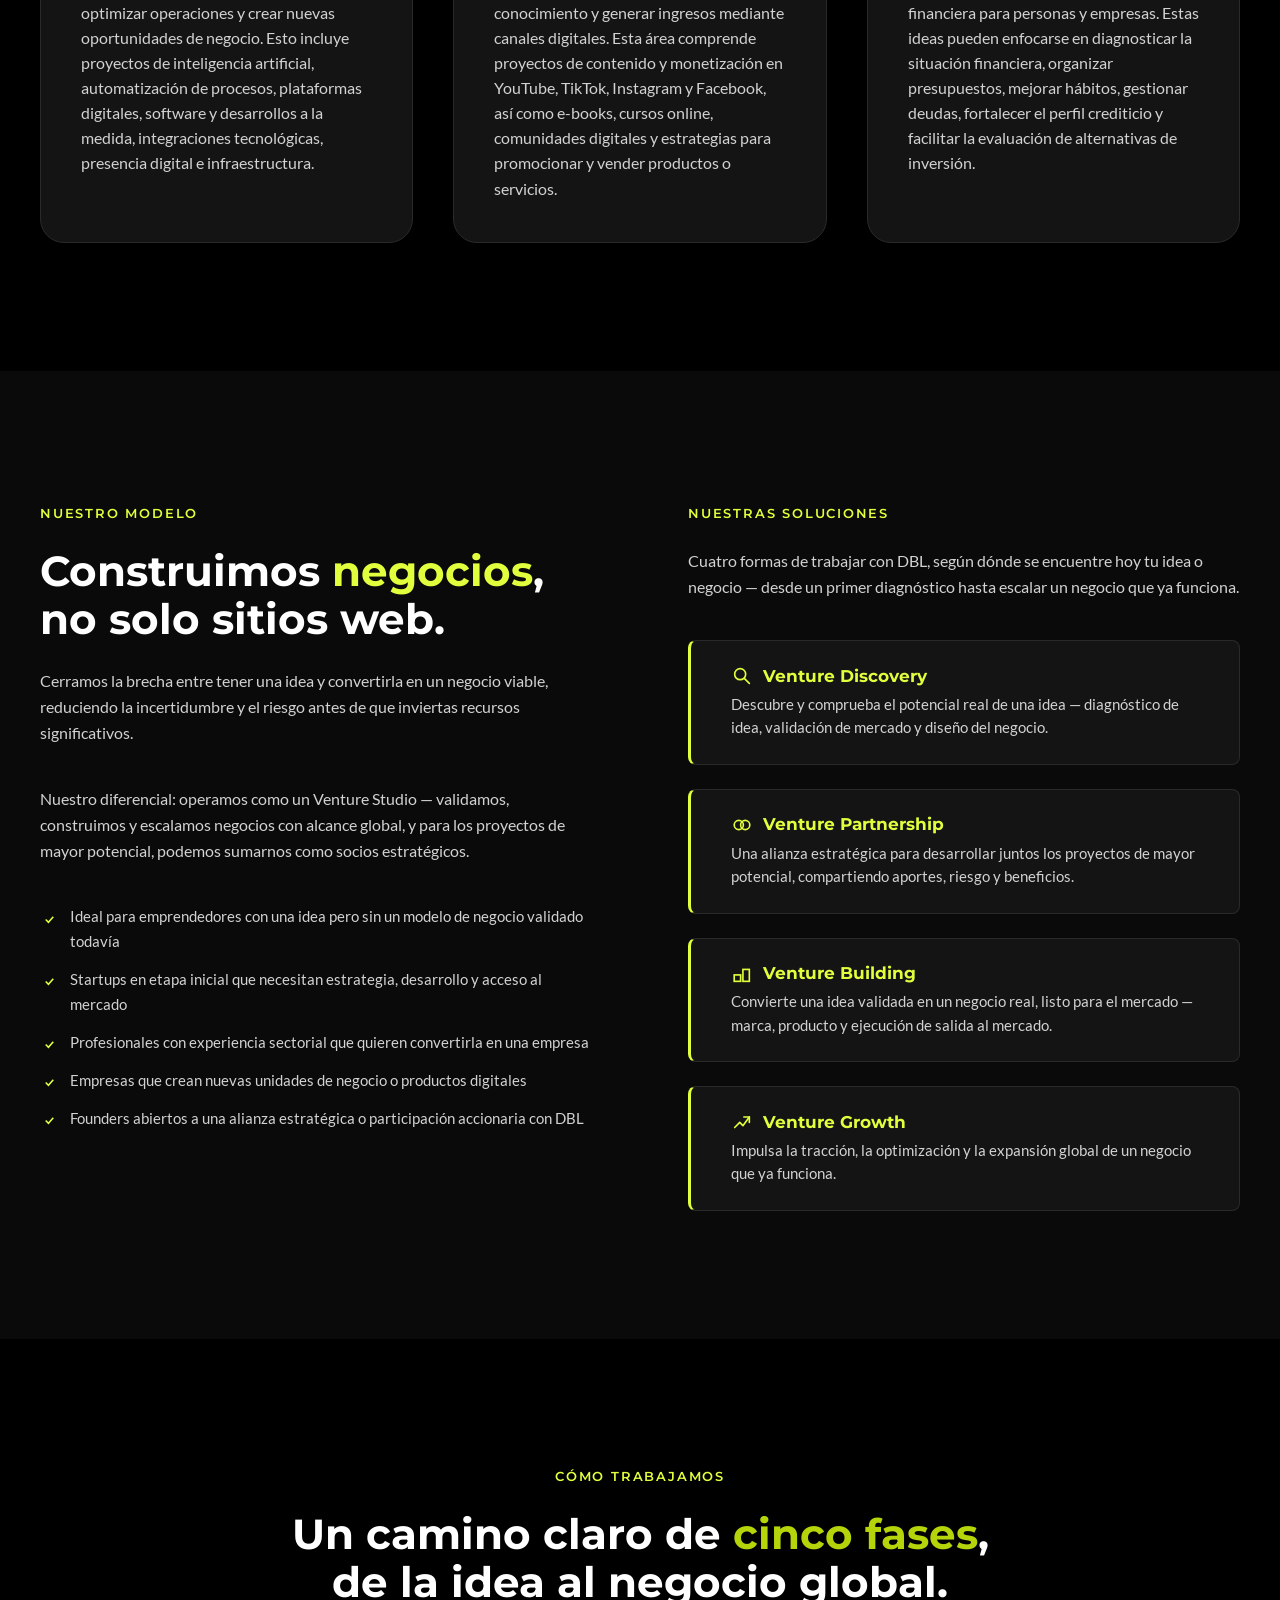
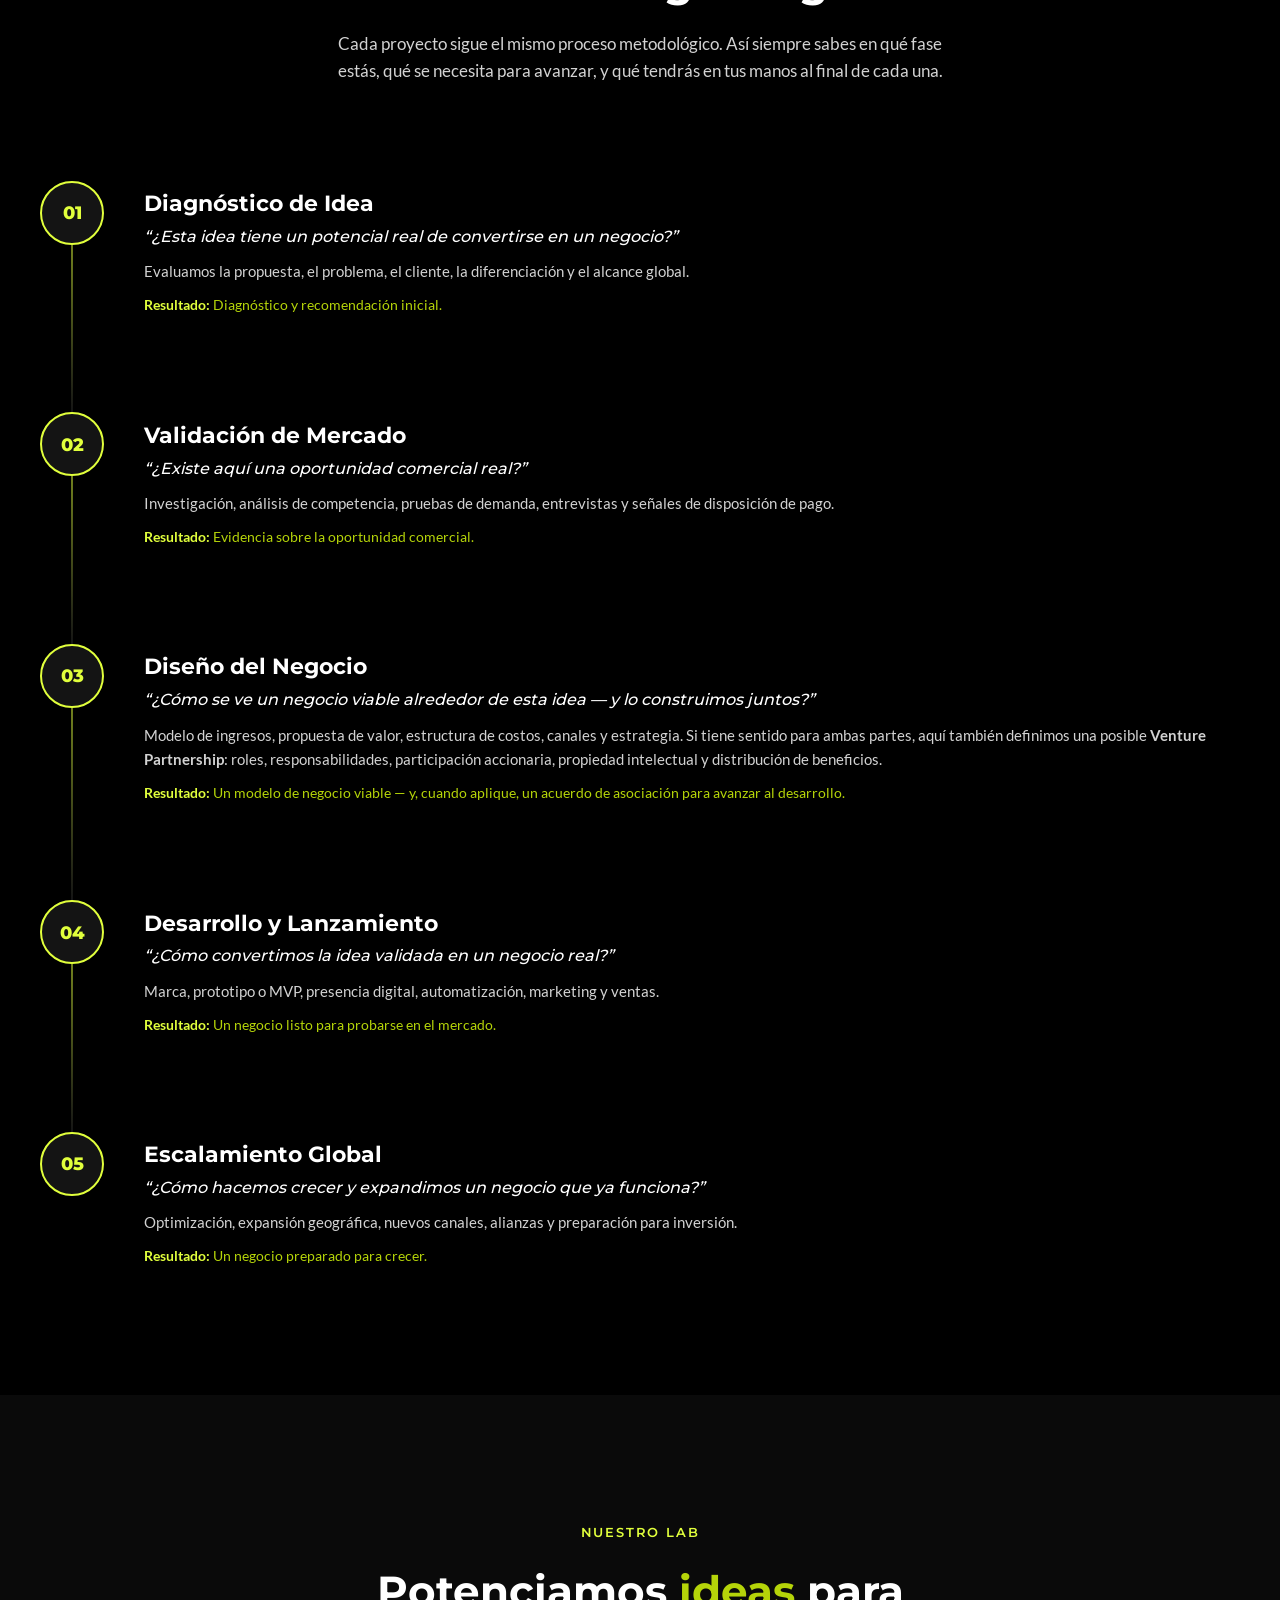
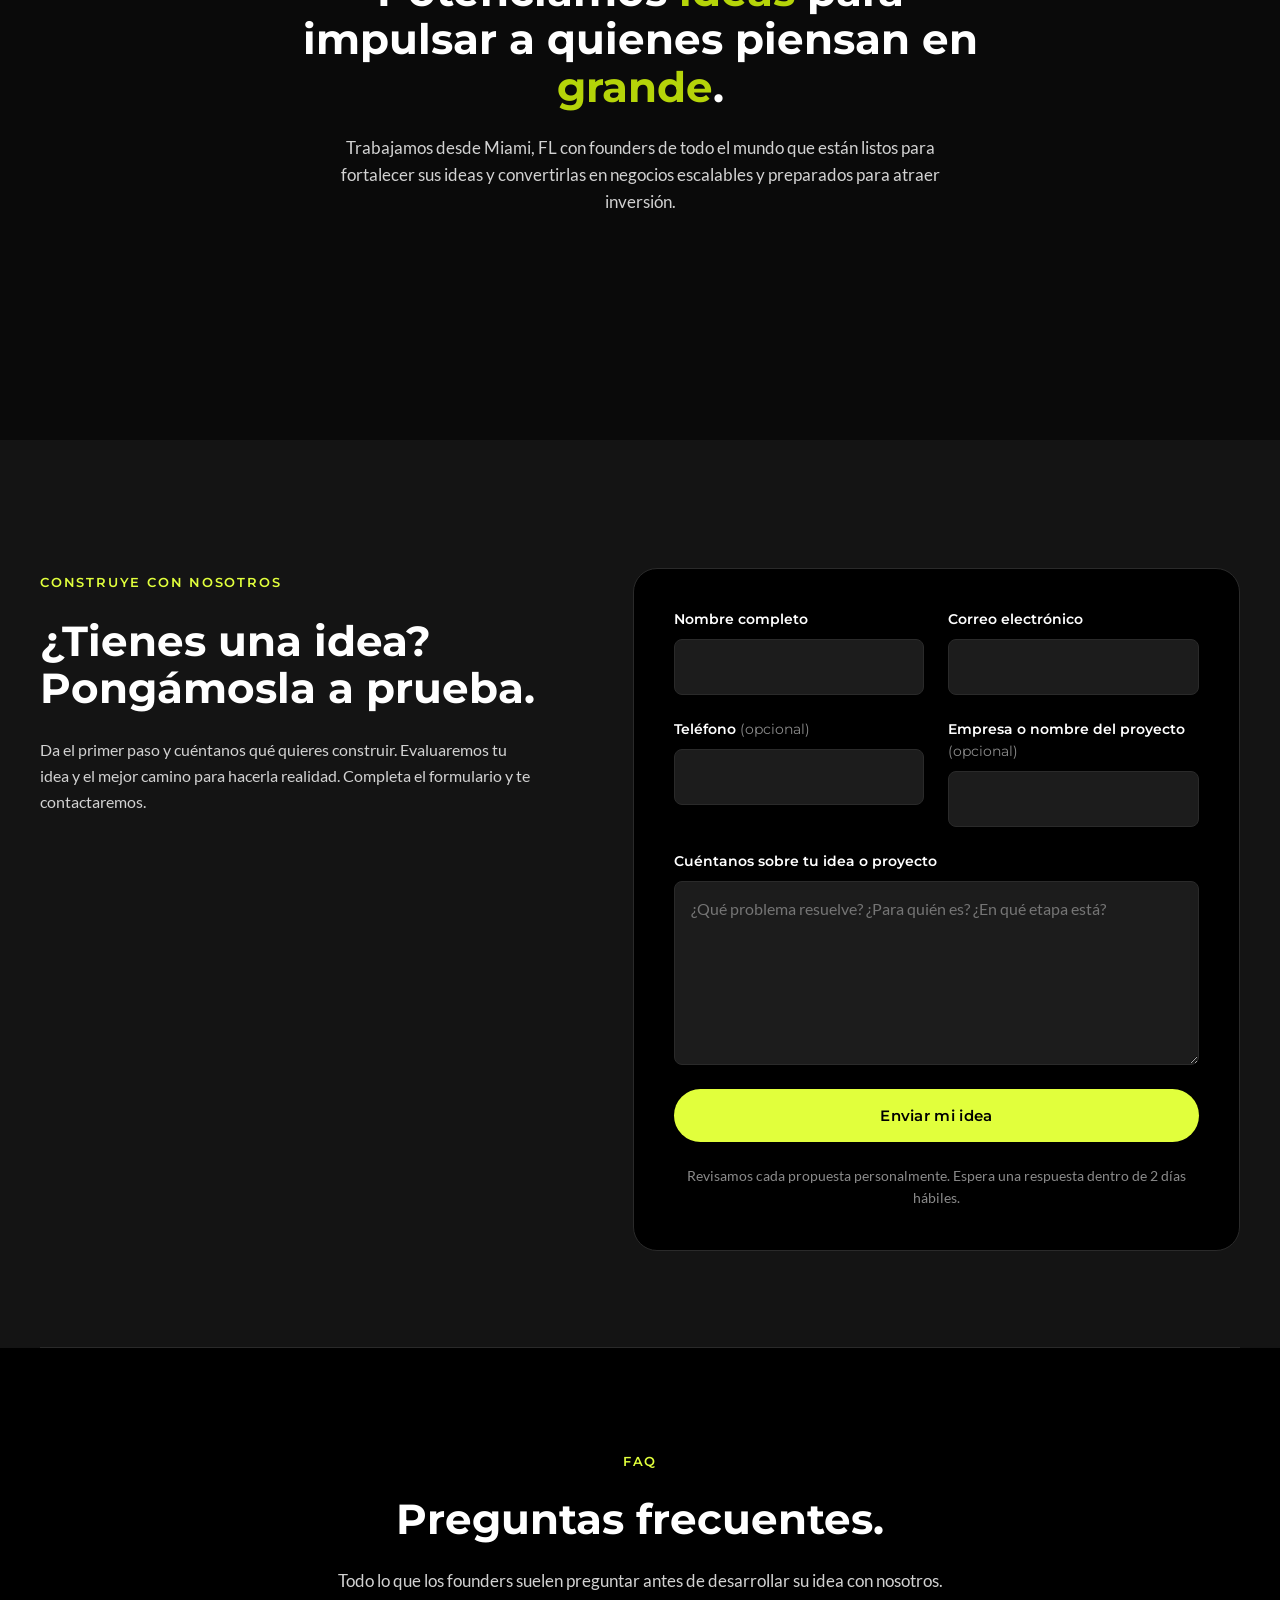
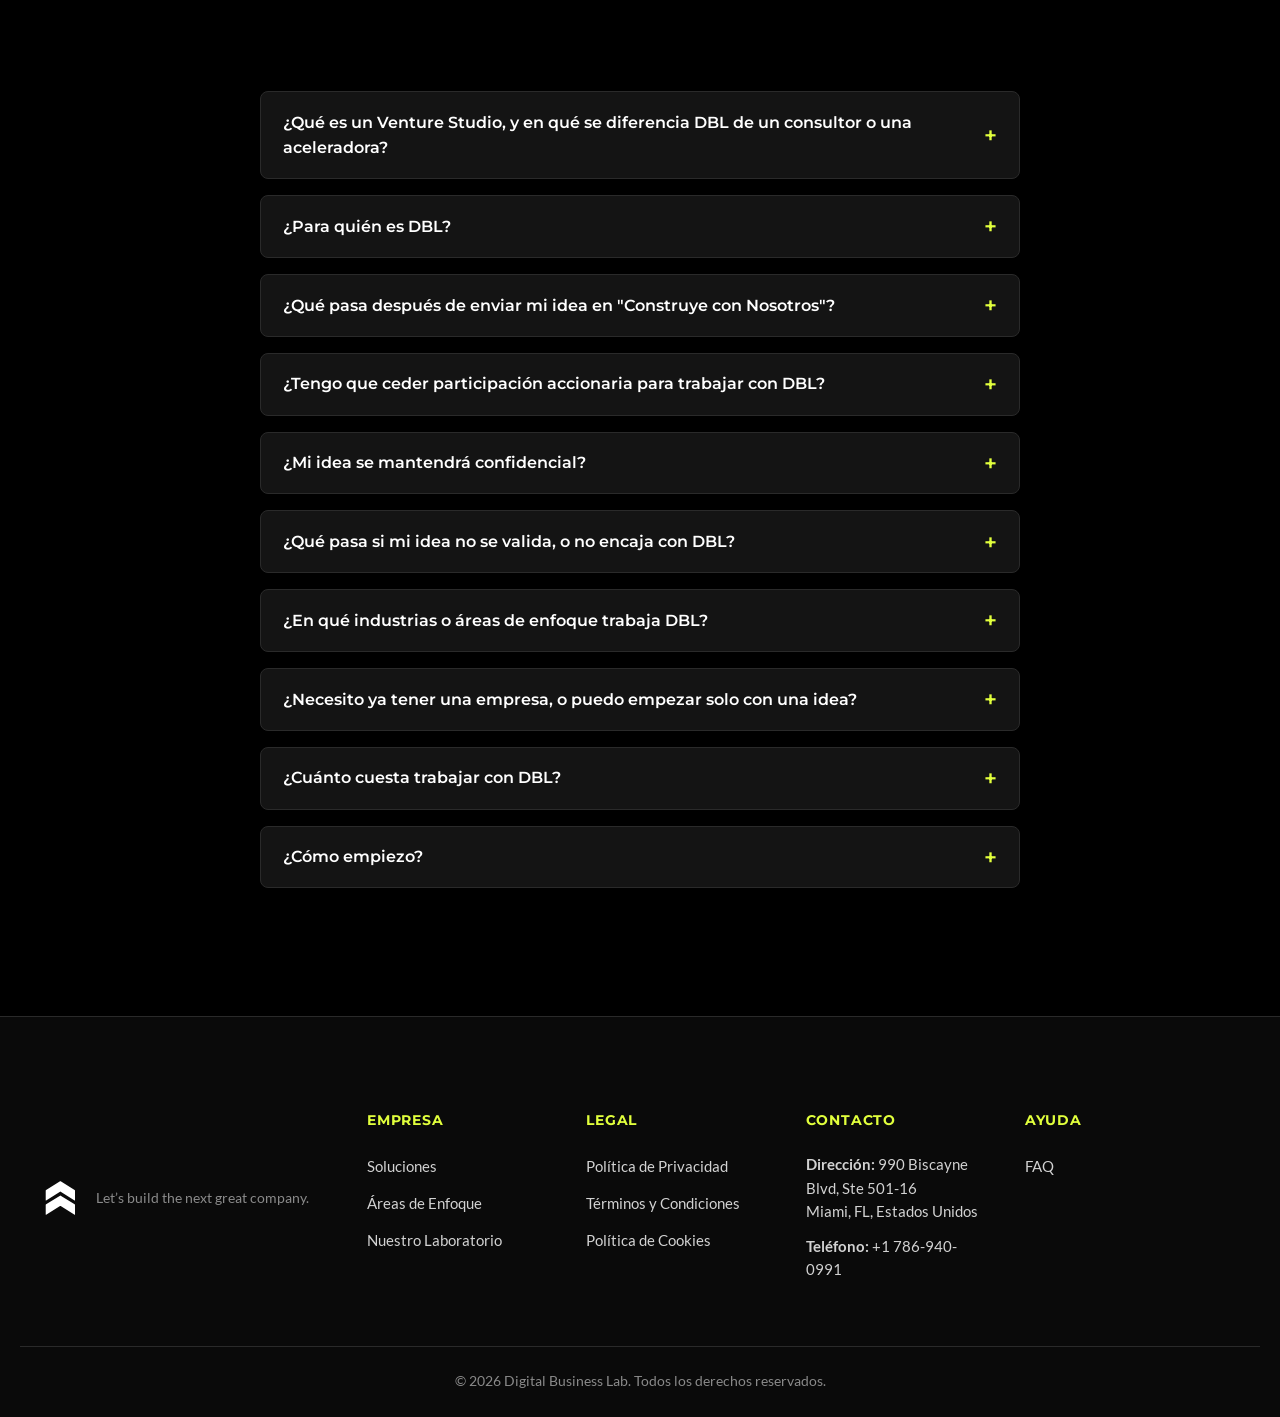
==== commit 86726ee2: "Add "Our Solutions" intro and icons to the Solutions section Add an eyebrow label and short intro pa" ====
--- a/es/index.html
+++ b/es/index.html
@@ -177,21 +177,46 @@
           </div>
 
           <div class="split__col reveal">
+            <p class="eyebrow">Nuestras Soluciones</p>
+            <p class="split__text solutions-intro">
+              Cuatro formas de trabajar con DBL, según dónde se encuentre hoy tu idea o negocio — desde un
+              primer diagnóstico hasta escalar un negocio que ya funciona.
+            </p>
             <div class="solutions-list">
               <div class="solution">
-                <h3 class="solution__title">Venture Discovery</h3>
+                <div class="solution__header">
+                  <span class="solution__icon" aria-hidden="true">
+                    <svg viewBox="0 0 24 24" fill="none"><circle cx="10" cy="10" r="6" stroke="var(--color-accent)" stroke-width="1.8"/><path d="M14.5 14.5L20 20" stroke="var(--color-accent)" stroke-width="1.8" stroke-linecap="round"/></svg>
+                  </span>
+                  <h3 class="solution__title">Venture Discovery</h3>
+                </div>
                 <p class="solution__text">Descubre y comprueba el potencial real de una idea — diagnóstico de idea, validación de mercado y diseño del negocio.</p>
               </div>
               <div class="solution">
-                <h3 class="solution__title">Venture Partnership</h3>
+                <div class="solution__header">
+                  <span class="solution__icon" aria-hidden="true">
+                    <svg viewBox="0 0 24 24" fill="none"><circle cx="8.5" cy="12" r="5" stroke="var(--color-accent)" stroke-width="1.8"/><circle cx="15.5" cy="12" r="5" stroke="var(--color-accent)" stroke-width="1.8"/></svg>
+                  </span>
+                  <h3 class="solution__title">Venture Partnership</h3>
+                </div>
                 <p class="solution__text">Una alianza estratégica para desarrollar juntos los proyectos de mayor potencial, compartiendo aportes, riesgo y beneficios.</p>
               </div>
               <div class="solution">
-                <h3 class="solution__title">Venture Building</h3>
+                <div class="solution__header">
+                  <span class="solution__icon" aria-hidden="true">
+                    <svg viewBox="0 0 24 24" fill="none"><rect x="3.5" y="13" width="7" height="7" stroke="var(--color-accent)" stroke-width="1.8"/><rect x="13" y="7" width="7" height="13" stroke="var(--color-accent)" stroke-width="1.8"/></svg>
+                  </span>
+                  <h3 class="solution__title">Venture Building</h3>
+                </div>
                 <p class="solution__text">Convierte una idea validada en un negocio real, listo para el mercado — marca, producto y ejecución de salida al mercado.</p>
               </div>
               <div class="solution">
-                <h3 class="solution__title">Venture Growth</h3>
+                <div class="solution__header">
+                  <span class="solution__icon" aria-hidden="true">
+                    <svg viewBox="0 0 24 24" fill="none"><path d="M4 18L9.5 12.5L13 16L20 6.5" stroke="var(--color-accent)" stroke-width="1.8" stroke-linecap="round" stroke-linejoin="round"/><path d="M14 6.5H20V12.5" stroke="var(--color-accent)" stroke-width="1.8" stroke-linecap="round" stroke-linejoin="round"/></svg>
+                  </span>
+                  <h3 class="solution__title">Venture Growth</h3>
+                </div>
                 <p class="solution__text">Impulsa la tracción, la optimización y la expansión global de un negocio que ya funciona.</p>
               </div>
             </div>
--- a/styles.css
+++ b/styles.css
@@ -502,12 +502,22 @@
   transition: border-color var(--transition), transform var(--transition);
 }
 .solution:hover { transform: translateX(4px); border-color: var(--color-accent); }
+.solution__header { display: flex; align-items: center; gap: 0.6rem; margin-bottom: 0.35rem; }
+.solution__icon {
+  display: flex;
+  flex-shrink: 0;
+  width: 22px;
+  height: 22px;
+}
+.solution__icon svg { width: 100%; height: 100%; }
 .solution__title {
   font-size: 1.05rem;
   color: var(--color-accent);
-  margin-bottom: 0.35rem;
+  margin-bottom: 0;
 }
 .solution__text { color: var(--color-text-muted); font-size: 0.92rem; }
+
+.solutions-intro { margin-top: 0; }
 
 /* =========================================================
    PROCESS — 5-phase sequential flow
